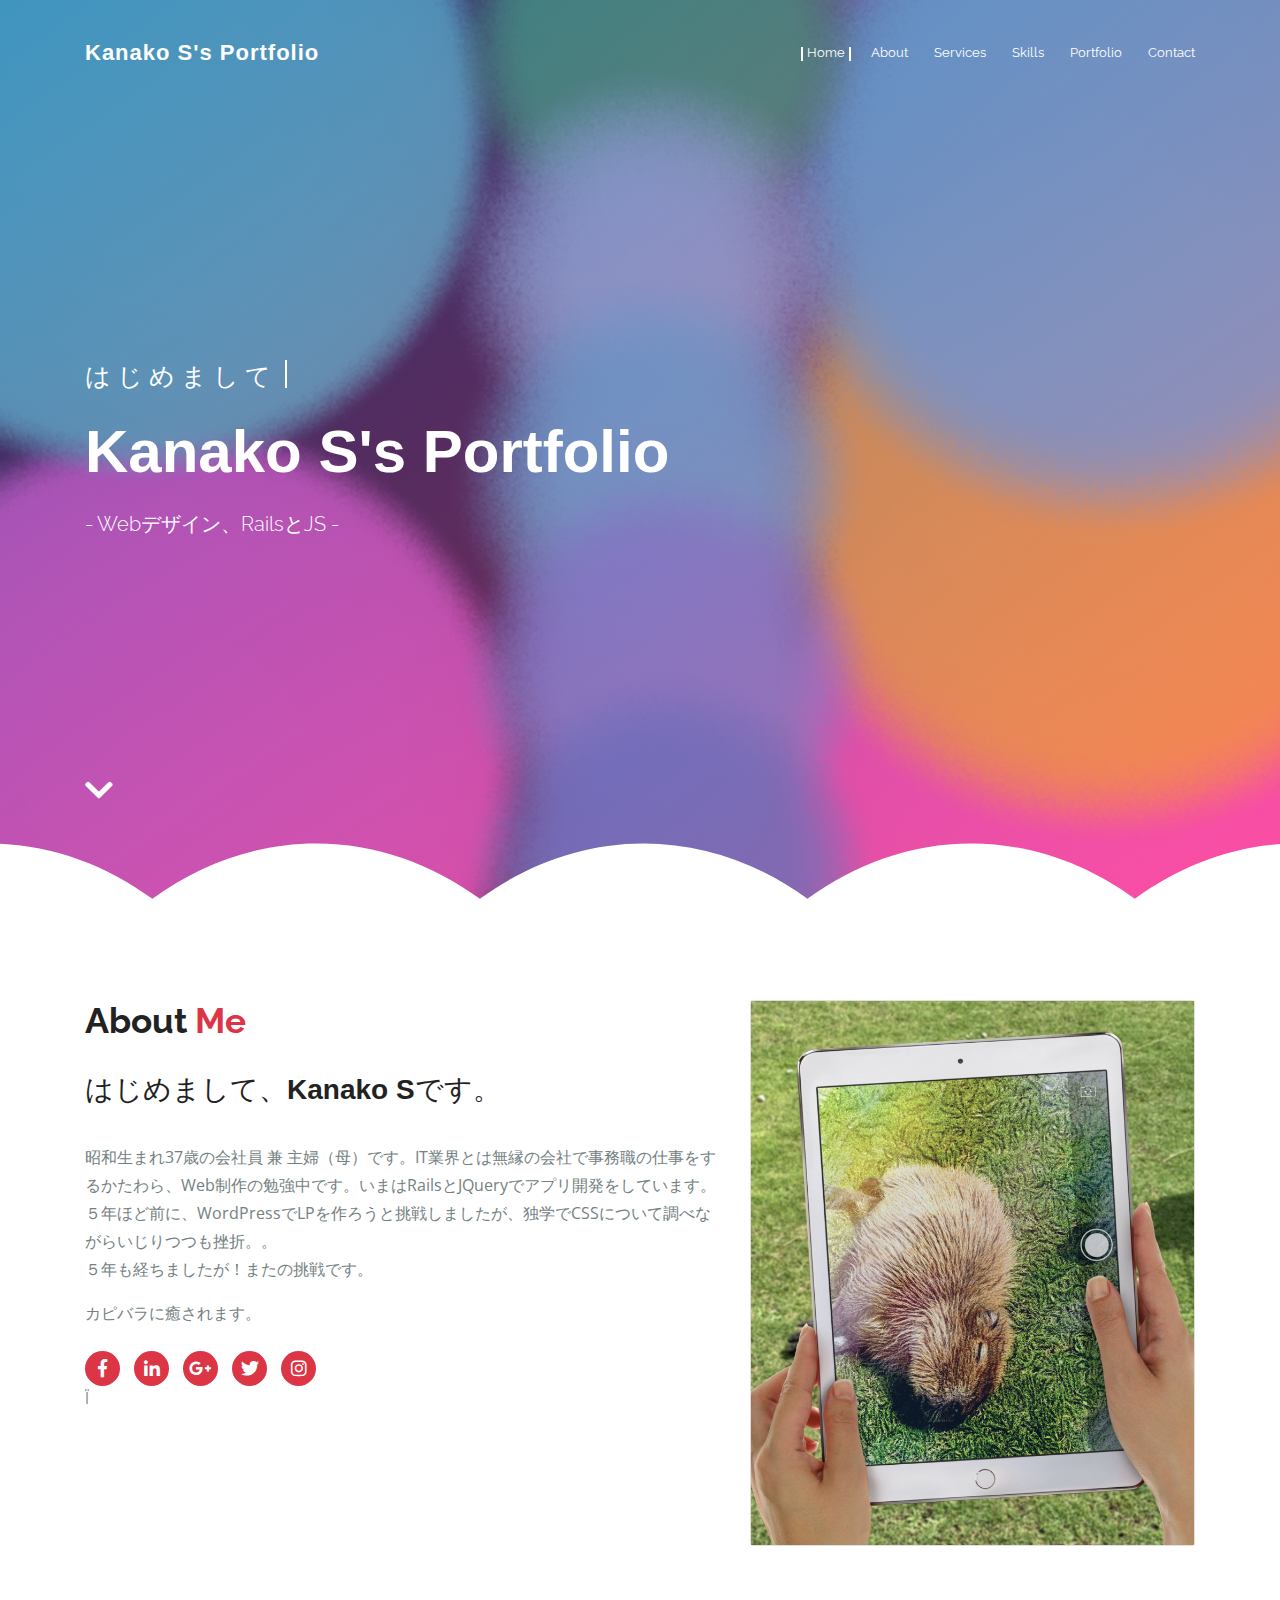
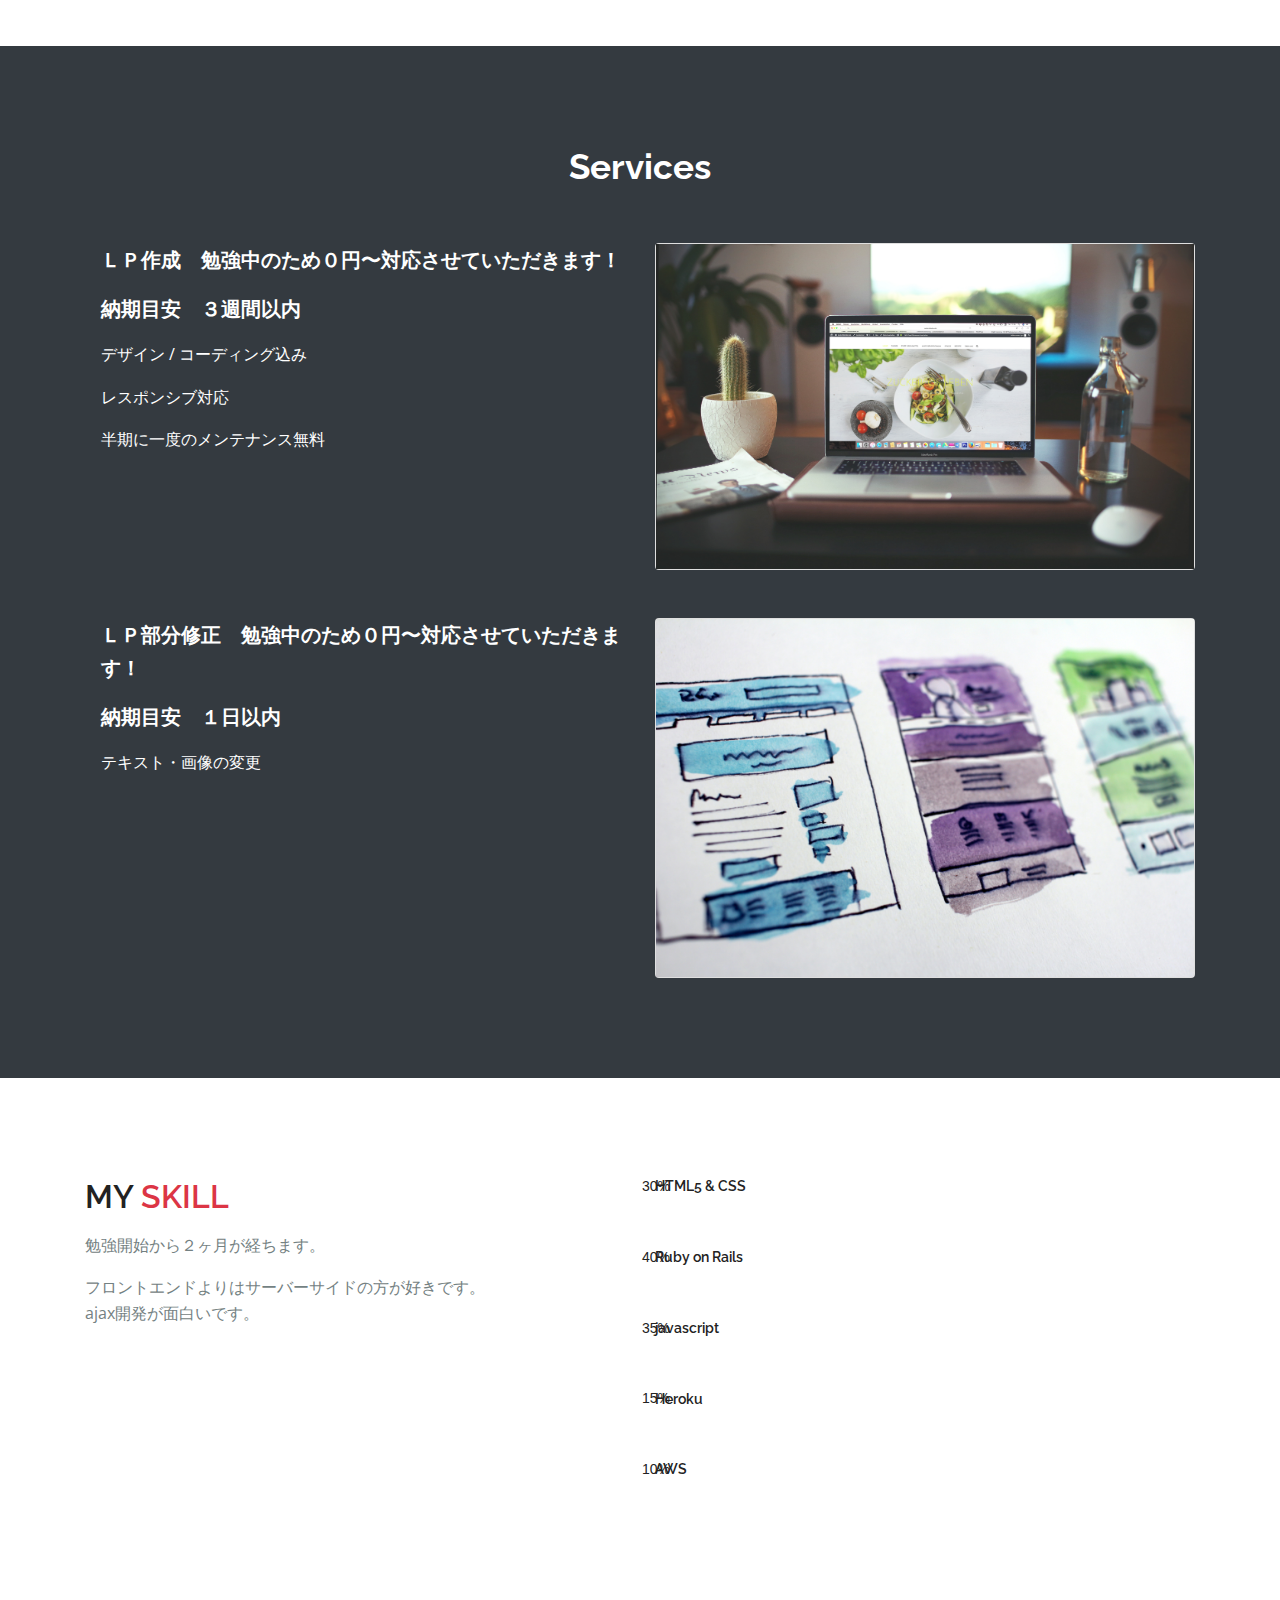
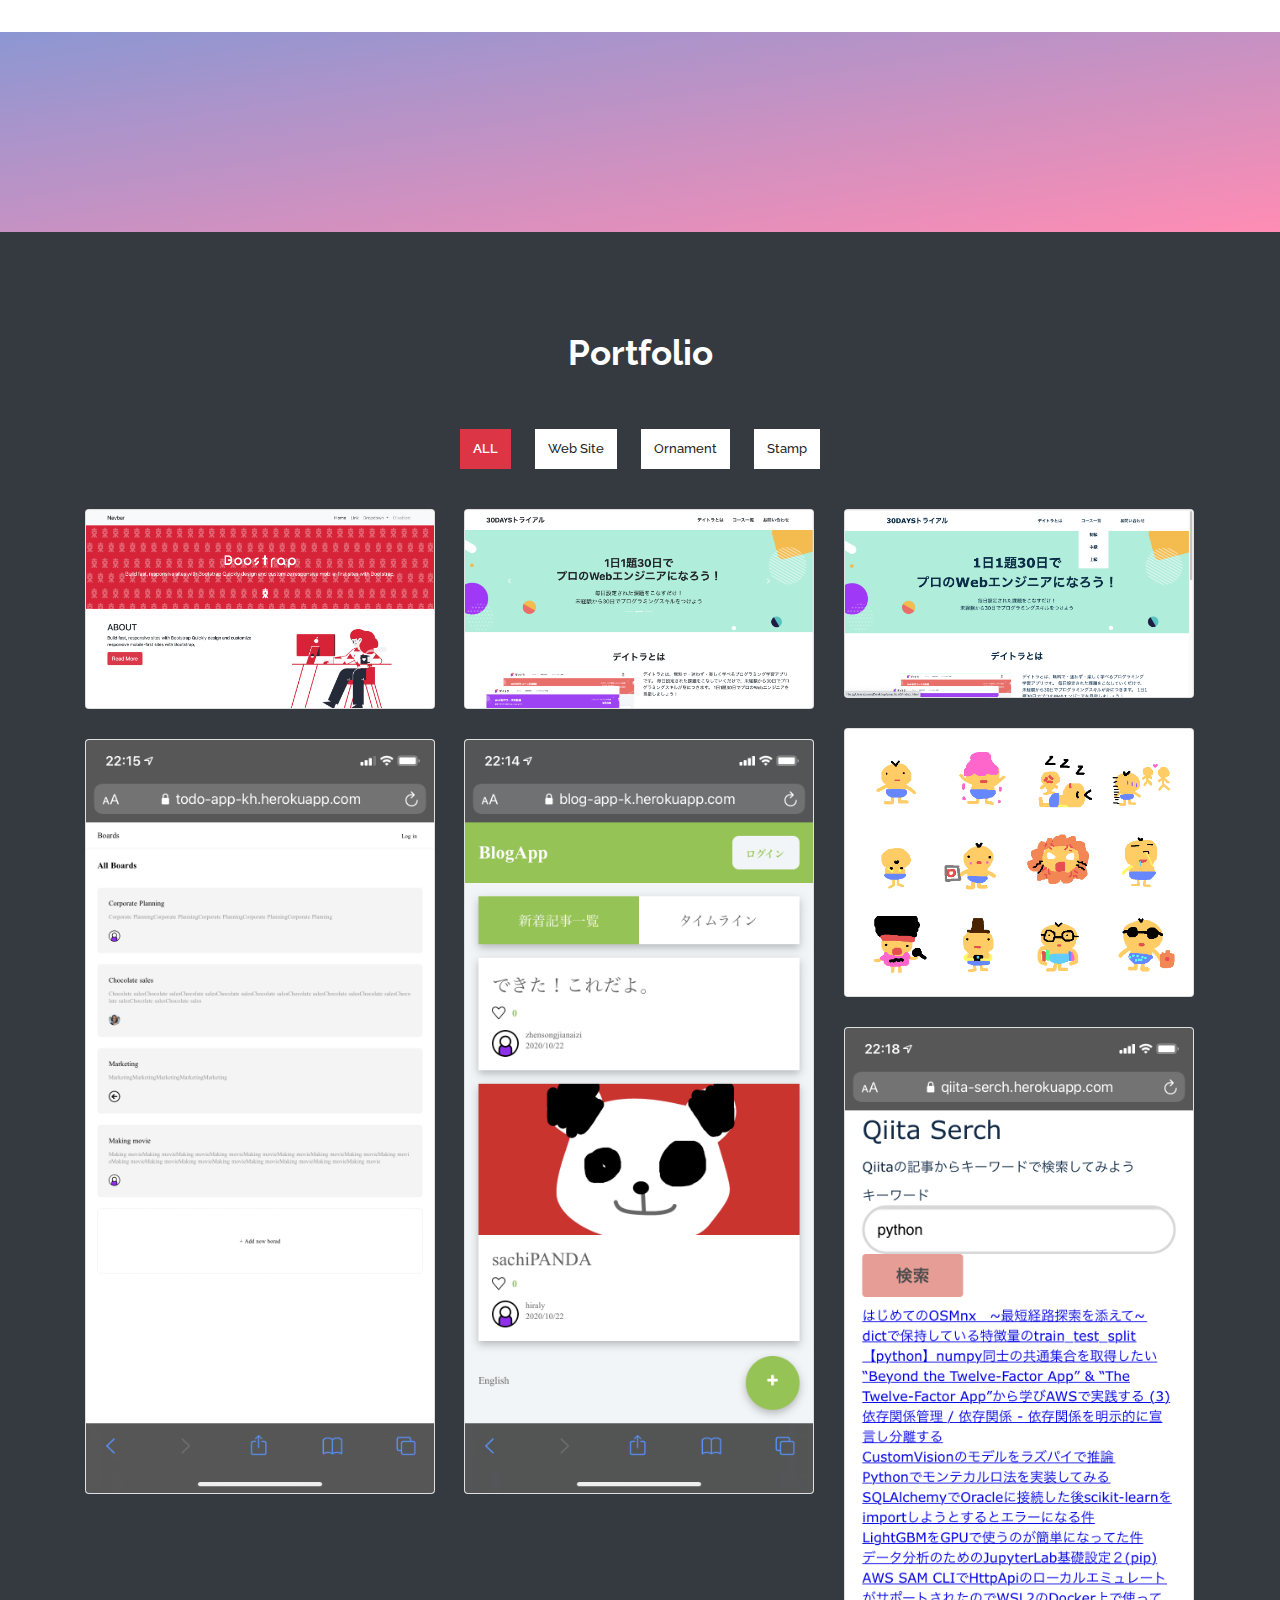
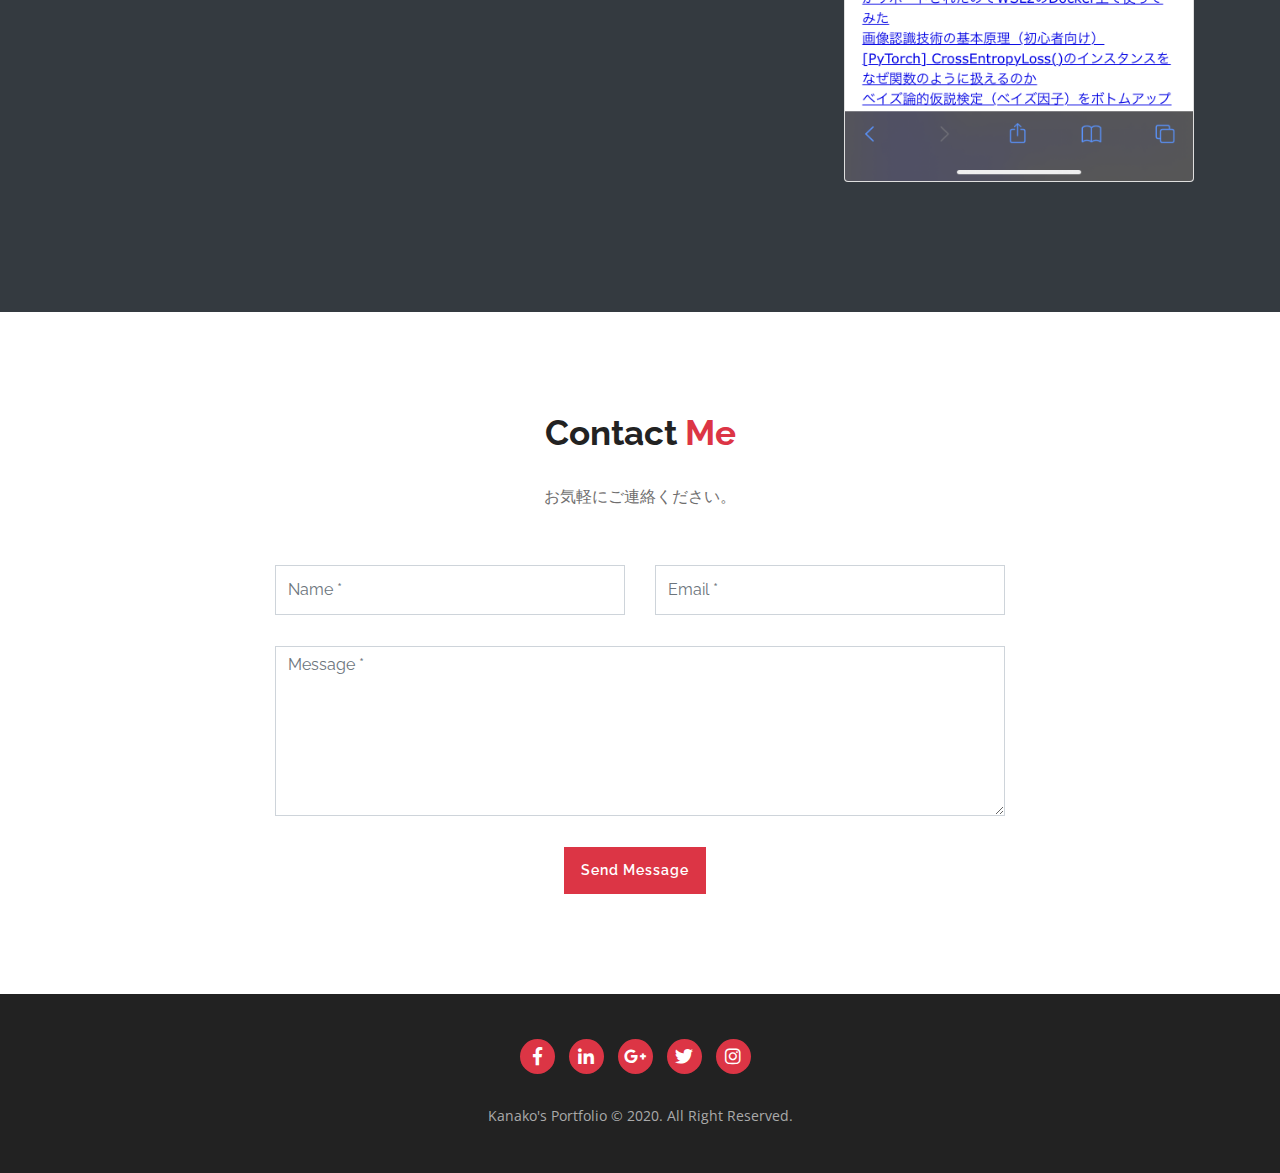
==== index.html @ b670c041 "Add files via upload" ====
<!DOCTYPE html>
<html lang="ja">

<head>

    <meta charset="utf-8">
    <meta http-equiv="x-ua-compatible" content="ie=edge">
    <meta name="viewport" content="width=device-width, initial-scale=1.0" />
    <meta name="keywords" content="Personal, Portfolio, Creative,Design,mordan">
    <meta name="description" content="Kanako S's Portfolio - Webデザイン、RailsとJS -">
    <meta name="author" content="cosmos-themes">

    <title>Kanako S's Portfolio - Webデザイン、RailsとJS -</title>

    <!-- favicon -->
    <link href="./faviconCr.ico" rel="icon" type="image/png">

    <!--Font Awesome css-->
    <link rel="stylesheet" href="assets/css/fontawesome-all.css">

    <!--Bootstrap css-->
    <link rel="stylesheet" href="assets/bootstrap/css/bootstrap.css">

    <!--Owl Carousel css-->
    <link rel="stylesheet" href="assets/css/owl.carousel.min.css">
    <link rel="stylesheet" href="assets/css/owl.theme.default.min.css">

    <!--Magnific Popup css-->
    <link rel="stylesheet" href="assets/css/magnific-popup.css">
    <link rel="stylesheet" href="assets/css/animate.min.css">
    <!-- Google Fonts -->
    <link
        href="https://fonts.googleapis.com/css?family=Raleway:200,300,400,500,600,700,800,900%7cOpen+Sans:400,600,700,800"
        rel="stylesheet">

    <!--Site Main Style css-->
    <link rel="stylesheet" href="assets/css/style.css">

</head>

<body>

    <div class="preloader">
        <div class="sk-three-bounce">
            <div class="sk-child sk-bounce1"></div>
            <div class="sk-child sk-bounce2"></div>
            <div class="sk-child sk-bounce3"></div>
        </div>
    </div>

    <!--Navbar Start-->
    <nav class="navbar navbar-expand-lg navbar-dark">
        <div class="container">
            <!-- LOGO -->
            <a class="navbar-brand logo" href="index.html">
                Kanako S's Portfolio
                <!-- <img src="/Template/faviconCr.ico" class="w-25"></img> -->
            </a>

            <button class="navbar-toggler collapsed" type="button" data-toggle="collapse" data-target="#navbarCollapse"
                aria-controls="navbarCollapse" aria-expanded="false" aria-label="Toggle navigation">
                <span class="navbar-toggler-icon"></span>
            </button>

            <div class="navbar-collapse collapse" id="navbarCollapse">
                <ul class="navbar-nav ml-auto">
                    <!--Nav Links-->
                    <li class="nav-item">
                        <a href="#" class="nav-link active" data-scroll-nav="0">Home</a>
                    </li>
                    <li class="nav-item">
                        <a href="#" class="nav-link" data-scroll-nav="1">About</a>
                    </li>
                    <li class="nav-item">
                        <a href="#" class="nav-link" data-scroll-nav="2">Services</a>
                    </li>
                    <li class="nav-item">
                        <a href="#" class="nav-link" data-scroll-nav="3">Skills</a>
                    </li>
                    <li class="nav-item">
                        <a href="#" class="nav-link" data-scroll-nav="4">Portfolio</a>
                    </li>
                    <li class="nav-item">
                        <a href="#" class="nav-link" data-scroll-nav="5">Contact</a>
                    </li>
                </ul>
            </div>
        </div>
    </nav>
    <!--Navbar End-->

    <!--Home Section Start-->
    <section id="home" class="banner" style="background-image: url('assets/images/banner/colorful.jpg')"
        data-stellar-background-ratio=".7" data-scroll-index="0">
        <div class="container">
            <!--Banner Content-->
            <div class="banner-div">

                <p class="cd-headline clip is-full-width">
                    <!-- <span>Welcome,</span> -->
                    <span class="cd-words-wrapper">
                        <b class="is-visible">はじめまして</b>
                        <b>はじめの一歩が完成して</b>
                        <b>いまはrailsとjsを勉強中です</b>
                        <!-- <b>Photography.</b> -->
                        <!-- <b>WordPress.</b> -->
                    </span>
                </p>
                <h1 class="top-title mb-4">Kanako S's Portfolio<span class="text-danger"></span></h1>
                <h5 class="text-white font-weight-light">- Webデザイン、RailsとJS -</h5>

                <!-- About Social Icons
                    <div class="social-icons mt-15">
                            <a href="#"><i class="fab fa-facebook-f"></i></a>
                            <a href="#"><i class="fab fa-linkedin-in"></i></a>
                            <a href="#"><i class="fab fa-google-plus-g"></i></a>
                            <a href="#"><i class="fab fa-twitter"></i></a>
                            <a href="#"><i class="fab fa-instagram"></i></a>
                    </div> -->
            </div>
            <div class="arrow bounce">
                <a class="fa fa-chevron-down fa-2x" href="#" data-scroll-nav="1"></a>
            </div>
            <div class="svg-img">
                <svg version="1.1" id="Layer_1" xmlns="http://www.w3.org/2000/svg"
                    xmlns:xlink="http://www.w3.org/1999/xlink" x="0px" y="0px" width="1400px" height="150px"
                    viewBox="0 0 1400 150" enable-background="new 0 0 1400 150" xml:space="preserve">
                    <path fill="#FFFFFF" d="M1420.277,87.301c-64.765,0-125.429,21.958-177.723,60.132c-52.294-38.174-112.958-60.132-177.723-60.132
                        s-125.429,21.958-177.723,60.132c-52.294-38.174-112.958-60.132-177.723-60.132s-125.429,21.958-177.723,60.132
                        c-52.294-38.174-112.958-60.132-177.723-60.132s-125.429,21.958-177.723,60.132C123.923,109.259,63.259,87.301-1.506,87.301
                        c-196.307,0-355.446,200.738-355.446,448.362c0,247.623,159.139,448.361,355.446,448.361c64.765,0,125.429-21.958,177.723-60.132
                        c52.294,38.174,112.958,60.132,177.723,60.132s125.429-21.958,177.723-60.132c52.294,38.174,112.958,60.132,177.723,60.132
                        s125.429-21.958,177.723-60.132c52.294,38.174,112.958,60.132,177.723,60.132s125.429-21.958,177.723-60.132
                        c52.294,38.174,112.958,60.132,177.723,60.132c196.307,0,355.446-200.738,355.446-448.361
                        C1775.723,288.04,1616.585,87.301,1420.277,87.301z" />
                </svg>
            </div>
        </div>
    </section>
    <!--Home Section End-->

    <!--About Section Start-->
    <section class="about pt-100 pb-100" data-scroll-index="1">
        <div class="container">
            <div class="row">
                <div class="col-lg-7 col-md-6">
                    <!--About Content-->
                    <div class="about-div">
                        <div class="about-title">
                            <h2 class="font-weight-bold">About <span class="text-danger">Me</span></h2>
                            <h3 class="about-me py-3">はじめまして、<b class="about-me">Kanako S</b>です。</h3>
                        </div>
                        <p>昭和生まれ37歳の会社員 兼 主婦（母）です。IT業界とは無縁の会社で事務職の仕事をするかたわら、Web制作の勉強中です。いまはRailsとJQueryでアプリ開発をしています。<br>５年ほど前に、WordPressでLPを作ろうと挑戦しましたが、独学でCSSについて調べながらいじりつつも挫折。。
                            <br>５年も経ちましたが！またの挑戦です。</p>
                        <p class="mb-4">カピバラに癒されます。</p>

                        <!-- <div class="table-responsive">
                             <table class="info-table">
                                 <tbody>
                                     <tr>
                                         <th>
                                             <i class="hidden-xs far fa-calendar-alt"></i>
                                            <span>Brithday</span>
                                         </th>
                                          <td>19-12-1992</td>
                                     </tr>
                                     <tr>
                                         <th>
                                             <i class="hidden-xs fas fa-phone"></i>
                                             <span>Call</span>
                                         </th>
                                         <td>+12584789354</td>
                                     </tr>
                                      <tr>
                                         <th>
                                             <i class="hidden-xs  fas fa-paper-plane"></i>
                                             <span>Email</span>
                                         </th>
                                         <td>example@domain.com</td>
                                     </tr>
                                     <tr>
                                         <th>
                                             <i class="hidden-xs fas fa-globe"></i>
                                             <span>Website</span>
                                         </th>
                                         <td>www.example.com</td>
                                     </tr>
                                 </tbody>
                             </table>
                            </div> -->

                        <!-- <span class="about-btn">
                                <a class="div-btn" href="#">Download CV</a>
                                <a class="div-btn" href="#">Hire Me</a>
                            </span> -->
                    </div>
                    <div class="social-icons">
                        <a href="#"><i class="fab fa-facebook-f"></i></a>
                        <a href="#"><i class="fab fa-linkedin-in"></i></a>
                        <a href="#"><i class="fab fa-google-plus-g"></i></a>
                        <a href="#"><i class="fab fa-twitter"></i></a>
                        <a href="#"><i class="fab fa-instagram"></i></a>
                    </div>Ï
                </div>
                <div class="col-lg-5 col-md-6">
                    <!--About Image-->
                    <div class="about-img card">
                        <img src="assets/images/about/kapikapi.jpg" alt="aboutの画像イメージです">
                    </div>
                </div>
            </div>
        </div>
    </section>
    <!--About Section End-->

    <!--add Section Start-->
    <section class="services pt-100 pb-100 bg-dark" data-scroll-index="2">
        <div class="container">
            <div class="row">
                <div class="col">
                    <div class="section-title">
                        <div class="main-title">
                            <h4><span class="text-white service-title">Services</span></h4>
                            <!-- <h6 class="text-white">What i offer</h6> -->
                        </div>
                    </div>
                </div>
            </div>
            <div class="row mb-5">
                <div class="col-lg-6 mb-5">
                    <div class="skill-div ">
                        <!-- <h2 class="headline mb-5">My <span class="text-danger">Service</span></h2> -->
                        <p class="lead font-weight-bold ml-3 text-white">ＬＰ作成　勉強中のため０円〜対応させていただきます！<span
                                class="font-weight-bold text-info"></span></p>
                        <p class="lead font-weight-bold ml-3 text-white">納期目安　３週間以内<span
                                class="font-weight-bold text-info"></span></p>
                        <p class="ml-3 text-white">デザイン / コーディング込み</p>
                        <p class="ml-3 text-white">レスポンシブ対応</p>
                        <p class="ml-3 text-white">半期に一度のメンテナンス無料</p>
                        <!-- <p class="ml-3 text-white">簡易お問い合わせフォーム設置</p> -->
                    </div>
                </div>
                <div class="col-lg-6">
                    <div class="card">
                        <img src="./assets/images/banner/service3.jpg" alt="ＬＰ作成の画像イメージ">
                    </div>
                </div>
            </div>
            <div class="row">
                <div class="col-lg-6 mb-5">
                    <div class="skill-div ">
                        <!-- <h2 class="headline mb-5">My <span class="text-danger">Service</span></h2> -->
                        <p class="lead font-weight-bold ml-3 text-white">ＬＰ部分修正　勉強中のため０円〜対応させていただきます！<span
                                class="font-weight-bold text-info"></span></p>
                        <p class="lead font-weight-bold ml-3 text-white">納期目安　１日以内<span
                                class="font-weight-bold text-info"></span></p>
                        <p class="ml-3 text-white">テキスト・画像の変更</p>
                        <!-- <p class="ml-3 text-white">レスポンシブ対応</p> -->
                        <!-- <p class="ml-3 text-white">半期に一度のメンテナンス無料</p> -->
                        <!-- <p class="ml-3 text-white">簡易お問い合わせフォーム設置</p> -->
                    </div>
                </div>
                <div class="col-lg-6">
                    <div class="card">
                        <img src="./assets/images/banner/service2.jpg" alt="ＬＰ部分修正の画像イメージ">
                    </div>
                </div>
            </div>
        </div>
    </section>
    <!-- add Section End -->

    <section class="skills pt-100 pb-100" data-scroll-index="3">
        <div class="container">
            <div class="row">
                <div class="col-lg-6">
                    <div class="skill-div">
                        <h2 class="headline">My <span class="text-danger">Skill</span></h2>
                        <p>勉強開始から２ヶ月が経ちます。</p>
                        <p>フロントエンドよりはサーバーサイドの方が好きです。
                        <br>ajax開発が面白いです。
                        </p>
                    </div>
                </div>
                <div class="col-lg-6">
                    <div class="skill-div ">
                        <div class="skills-item mb-35">
                            <h6>HTML5 & CSS</h6>
                            <div class="bar">
                                <span class="fill bg-danger" data-width="30%"></span>
                            </div>
                            <div class="tip"></div>
                        </div>

                        <div class="skills-item mb-35">
                            <h6>Ruby on Rails</h6>
                            <div class="bar">
                                <span class="fill bg-danger" data-width="40%"></span>
                            </div>
                            <div class="tip"></div>
                        </div>

                        <div class="skills-item mb-35">
                            <h6>javascript</h6>
                            <div class="bar">
                                <span class="fill bg-danger" data-width="35%"></span>
                            </div>
                            <div class="tip"></div>
                        </div>

                        <div class="skills-item mb-35">
                            <h6>Heroku</h6>
                            <div class="bar">
                                <span class="fill bg-danger" data-width="15%"></span>
                            </div>
                            <div class="tip"></div>
                        </div>

                        <div class="skills-item mb-35">
                            <h6>AWS</h6>
                            <div class="bar">
                                <span class="fill bg-danger" data-width="10%"></span>
                            </div>
                            <div class="tip"></div>
                        </div>
                    </div>
                </div>
            </div>
        </div>
    </section>

    <!-- Services Section Start-->
    <!-- <section class="services pt-100 pb-100" data-scroll-index="2">
        <div class="container">
            <div class="row">
                <div class="col">
                    <div class="section-title">
                        <div class="main-title">
                            <h4>Skill<span class="text-danger"></span></h4> -->
                            <!-- <h6>What i offer</h6> -->
                        <!-- </div>
                    </div>
                </div>
            </div>
            <div class="row">
                <div class="col-md-4"> -->
                    <!--Service Item-->
                    <!-- <div class="service-item">
                        <div class="service-icon">
                            <i class="fas fa-desktop"></i>
                        </div>
                        <h2>HTML＆CSS</h2>
                        <p>快適なWebサイトを構築します。</p>
                    </div>
                </div>
                <div class="col-md-4"> -->
                    <!--Service Item-->
                    <!-- <div class="service-item">
                        <div class="service-icon">
                            <i class="fas fa-paint-brush"></i>
                        </div>
                        <h2>デザイン</h2>
                        <p>鮮やかなデザインを提供します。</p>
                    </div>
                </div>
                <div class="col-md-4"> -->
                <!--Service Item-->
                <!-- <div class="service-item">
                        <div class="service-icon">
                            <i class="fas fa-quidditch"></i>
                        </div>
                        <h2>イラスト</h2>
                        <p>イラストを提供します。</p>
                    </div>
                </div> -->
                <!-- <div class="col-md-4"> -->
                <!--Service Item-->
                <!-- <div class="service-item">
                        <div class="service-icon">
                            <i class="fas fa-camera"></i>
                        </div>
                        <h2>メンテナンス</h2>
                        <p>定期的なメンテナンスに対応いたします。</p>
                    </div>
                </div>
                <div class="col-md-4"> -->
                <!--Service Item-->
                <!-- <div class="service-item">
                        <div class="service-icon">
                            <i class="fas fa-user"></i>
                        </div>
                        <h2>Support</h2>
                        <p>Lorem Ipsum is simply dummy text of the printing and type setting industry when an unknown
                            printer took a galley</p>
                    </div>
                </div>
                <div class="col-md-4"> -->
                <!--Service Item-->
                <!-- <div class="service-item">
                        <div class="service-icon">
                            <i class="fab fa-medapps"></i>
                        </div>
                        <h2>SEO Marketing</h2>
                        <p>Lorem Ipsum is simply dummy text of the printing and type setting industry when an unknown
                            printer took a galley</p>
                        </div>Ï
                </div> -->
            </div>
        </div>
    </section>
    <!--Services Section End-->

    <!-- Stats Section Start-->
    <section class="counter-area pt-100 pb-100" style="background-image: url('assets/images/banner/color4.jpg')">
        <div class="container">
            <!-- <div class="row">
                <div class="col-lg-3 col-md-6"> -->
            <!--Stats Item-->
            <!-- <div class="counter-item">
                        <h2 class="counter" data-count="220">1001</h2>
                        <h5>Happy Clients</h5>

                    </div>
                </div>
                <div class="col-lg-3 col-md-6"> -->
            <!--Stats Item-->
            <!-- <div class="counter-item">
                        <h2 class="counter" data-count="700">250</h2>
                        <h5>Projects Done</h5>
                    </div>
                </div>
                <div class="col-lg-3 col-md-6">  -->
            <!--Stats Item-->
            <!-- <div class="counter-item">
                        <h2 class="counter" data-count="1100">150</h2>
                        <h5>Awards Won</h5>

                    </div>
                </div>
                <div class="col-lg-3 col-md-6"> -->
            <!--Stats Item-->
            <!-- <div class="counter-item ">
                        <h2 class="counter" data-count="160">1500</h2>
                        <h5>Cups Tea</h5>
                    </div>
                </div>
            </div> -->
        </div>
    </section>
    <!--Stats Section End-->

    <!--Portfolio Section Start-->
    <section class="portfolio bg-gray pt-100 pb-100 bg-dark" data-scroll-index="4">
        <div class="container">
            <div class="row">
                <div class="col">
                    <div class="section-title">
                        <div class="main-title">
                            <h4 class="text-white">Portfolio<span></span></h4>
                            <!-- <h6 class="text-white">What i do</h6> -->
                        </div>
                    </div>
                    <div class="port-filter text-center">
                        <ul>
                            <li class="filter-item" data-filter="*">ALL</li>
                            <li data-filter=".website">Web Site</li>
                            <li data-filter=".ornament">Ornament</li>
                            <li data-filter=".stamp">Stamp</li>
                        </ul>
                    </div>
                </div>
            </div>
            <div class="row portfolio-section">
                <!--Portfolio Item-->
                <div class="col-lg-4 col-md-6 item website">
                    <div class="portfolio-item card">
                        <img src="assets/images/portfolio/bootstrap.png" alt="websiteの画像イメージ">
                        <div class="item-overlay">
                            <h6>bootstrap練習①</h6>
                            <div class="icons">
                                <span class="icon">
                                    <span class="port-link">
                                        <a href="assets/images/portfolio/bootstrap.png">
                                            <i class="fa fa-search"></i>
                                        </a>
                                    </span>
                                    <a href="./Bootra/index.html" target="a_blank" rel="noopener noreferrer">
                                        <i class="fas fa-link"></i>
                                    </a>
                                </span>
                            </div>
                        </div>
                    </div>
                </div>
                <!--Portfolio Item-->
                <div class="col-lg-4 col-md-6 item website">
                    <div class="portfolio-item card">
                        <img src="assets/images/portfolio/30daystrial.png" alt="websiteの画像イメージ">
                        <div class="item-overlay">
                            <h6>bootstrap練習②</h6>
                            <div class="icons">
                                <span class="icon">
                                    <span class="port-link">
                                        <a href="assets/images/portfolio/30daystrial.png">
                                            <i class="fa fa-search"></i>
                                        </a>
                                    </span>
                                    <a href="./Daybootra/index.html" target="a_blank" rel="noopener noreferrer">
                                        <i class="fas fa-link"></i>
                                    </a>
                                </span>
                            </div>
                        </div>
                    </div>
                </div>
                <!--Portfolio Item-->
                <div class="col-lg-4 col-md-6 item website">
                    <div class="portfolio-item card">
                        <img src="assets/images/portfolio/jquery.png" alt="websiteの画像イメージ">
                        <div class="item-overlay">
                            <h6>jQuery練習</h6>
                            <div class="icons">
                                <span class="icon">
                                    <span class="port-link">
                                        <a href="assets/images/portfolio/jquery.png">
                                            <i class="fa fa-search"></i>
                                        </a>
                                    </span>
                                    <a href="./practice0/index.html" target="a_blank" rel="noopener noreferrer">
                                        <i class="fas fa-link"></i>
                                    </a>
                                </span>
                            </div>
                        </div>
                    </div>
                </div>
                <!--Portfolio Item-->
                <div class="col-lg-4 col-md-6 item stamp">
                    <div class="portfolio-item card">
                        <img src="assets/images/portfolio/stamp1.png" alt="stampの画像イメージ">
                        <div class="item-overlay">
                            <h6>Stamp</h6>
                            <div class="icons">
                                <span class="icon">
                                    <span class="port-link">
                                        <a href="assets/images/portfolio/stamp1.png">
                                            <i class="fa fa-search"></i>
                                        </a>
                                    </span>
                                    <!-- <a href="project-details.html">
                                        <i class="fas fa-link"></i>
                                    </a> -->
                                </span>
                            </div>
                        </div>
                    </div>
                </div>
                <!--Portfolio Item-->
                <div class="col-lg-4 col-md-6 item website">
                    <div class="portfolio-item card">
                        <img src="assets/images/portfolio/BlogApp.PNG" alt="ornamentの画像イメージ">
                        <div class="item-overlay">
                            <h6>BlogApp</h6>
                            <div class="icons">
                                <span class="icon">
                                    <span class="port-link">
                                        <a href="assets/images/portfolio/BlogApp.PNG">
                                            <i class="fa fa-search"></i>
                                        </a>
                                    </span>
                                    <a href="https://blog-app-k.herokuapp.com/?locale=ja" target="a_blank" rel="noopener noreferrer">
                                        <i class="fas fa-link"></i>
                                    </a>
                                </span>
                            </div>
                        </div>
                    </div>
                </div>
                <!--Portfolio Item-->
                <div class="col-lg-4 col-md-6 item website">
                    <div class="portfolio-item card">
                        <img src="assets/images/portfolio/TodoApp.PNG" alt="ornamentの画像イメージ">
                        <div class="item-overlay">
                            <h6>TodoApp</h6>
                            <div class="icons">
                                <span class="icon">
                                    <span class="port-link">
                                        <a href="assets/images/portfolio/TodoApp.PNG">
                                            <i class="fa fa-search"></i>
                                        </a>
                                    </span>
                                    <a href="https://todo-app-kh.herokuapp.com" target="a_blank" rel="noopener noreferrer">
                                        <i class="fas fa-link"></i>
                                    </a>
                                </span>
                            </div>
                        </div>
                    </div>
                </div>
                <!--Portfolio Item-->
                <div class="col-lg-4 col-md-6 item website">
                    <div class="portfolio-item card">
                        <img src="assets/images/portfolio/QiitaSerch.PNG" alt="" class="h-auto">
                        <div class="item-overlay">
                            <h6>Qiita Serch</h6>
                            <div class="icons">
                                <span class="icon">
                                    <span class="port-link">
                                        <a href="assets/images/portfolio/QiitaSerch.PNG">
                                            <i class="fa fa-search"></i>
                                        </a>
                                    </span>
                                    <a href="https://qiita-serch.herokuapp.com/index.html" target="a_blank" rel="noopener noreferrer">
                                        <i class="fas fa-link"></i>
                                    </a>
                                </span>
                            </div>
                        </div>
                    </div>
                </div>
            </div>
        </div>
    </section>
    <!--Portfolio Section End-->
    <!-- <section class="timeline pt-100 pb-100" data-scroll-index="4">
        <div class="container">
            <div class="row">
                <div class="col">
                    <div class="section-title">
                        <div class="main-title">
                            <h4>My <span>Experience</span></h4>
                            <h6>My Recent Experiences</h6>
                        </div>

                    </div>
                </div>
            </div>
            <div class="row">
                <div class="main-timeline">
                    <div class="timeline">
                        <div class="timeline-icon"></div>
                        <div class="timeline-content">
                            <span class="date">Apr 2015 - Mar 2016</span>
                            <h5 class="title">Software Engineer</h5>
                            <p class="description">
                                Lorem ipsum dolor sit amet, consectetur adipiscing elit. Vestibulum mattis felis vitae
                                risus pulvinar tincidunt. Nam ac venenatis enim. Aenean hendrerit justo sed.
                            </p>
                        </div>
                    </div>

                    <div class="timeline">
                        <div class="timeline-icon"></div>
                        <div class="timeline-content">
                            <span class="date">Apr 2016 - Mar 2017</span>
                            <h5 class="title">Web Developer</h5>
                            <p class="description">
                                Lorem ipsum dolor sit amet, consectetur adipiscing elit. Vestibulum mattis felis vitae
                                risus pulvinar tincidunt. Nam ac venenatis enim. Aenean hendrerit justo sed.
                            </p>
                        </div>
                    </div>

                    <div class="timeline">
                        <div class="timeline-icon"></div>
                        <div class="timeline-content">
                            <span class="date">Apr 2017 - Present</span>
                            <h5 class="title">Frontend Developer</h5>
                            <p class="description">
                                Lorem ipsum dolor sit amet, consectetur adipiscing elit. Vestibulum mattis felis vitae
                                risus pulvinar tincidunt. Nam ac venenatis enim. Aenean hendrerit justo sed.
                            </p>
                        </div>
                    </div>
                </div>
            </div>
        </div>
    </section> -->
    <!--Testimonials Section Start-->
    <!-- <section class="testimonials counter-area pt-100 pb-100"
        style="background-image: url('assets/images/banner/dummy-image.jpg')">
        <div class="container">
            <div class="row">
                <div class="col-lg-10 offset-lg-1">
                    <div id="testimonial-slider" class="owl-carousel">
                        <div class="testimonial">
                            <p class="testi-description">
                                Lorem Ipsum is simply dummy text of the printing and type setting industry when an
                                unknown printer took a galley of type and scrambled it to make a type specimen book It
                                has survived not only five centuries.
                            </p>

                            <div class="testimonial-review">
                                <div class="pic">
                                    <img src="assets/images/user/dummy-image.jpg" alt="">
                                </div>
                                <h4 class="testimonial-title">
                                    Johne Doe
                                    <small>Web Developer</small>
                                </h4>
                            </div>
                        </div>
                        <div class="testimonial">
                            <p class="testi-description">
                                Lorem Ipsum is simply dummy text of the printing and type setting industry when an
                                unknown printer took a galley of type and scrambled it to make a type specimen book It
                                has survived not only five centuries.
                            </p>

                            <div class="testimonial-review">
                                <div class="pic">
                                    <img src="assets/images/user/dummy-image.jpg" alt="">
                                </div>
                                <h4 class="testimonial-title">
                                    Johne Doe
                                    <small>Web Developer</small>
                                </h4>
                            </div>
                        </div>
                        <div class="testimonial">
                            <p class="testi-description">
                                Lorem Ipsum is simply dummy text of the printing and type setting industry when an
                                unknown printer took a galley of type and scrambled it to make a type specimen book It
                                has survived not only five centuries.
                            </p>

                            <div class="testimonial-review">
                                <div class="pic">
                                    <img src="assets/images/user/dummy-image.jpg" alt="">
                                </div>
                                <h4 class="testimonial-title">
                                    Johne Doe
                                    <small>Web Developer</small>
                                </h4>
                            </div>
                        </div>
                        <div class="testimonial">
                            <p class="testi-description">
                                Lorem Ipsum is simply dummy text of the printing and type setting industry when an
                                unknown printer took a galley of type and scrambled it to make a type specimen book It
                                has survived not only five centuries.
                            </p>

                            <div class="testimonial-review">
                                <div class="pic">
                                    <img src="assets/images/user/dummy-image.jpg" alt="">
                                </div>
                                <h4 class="testimonial-title">
                                    Johne Doe
                                    <small>Web Desginer</small>
                                </h4>
                            </div>
                        </div>
                    </div>
                </div>
            </div>
        </div>
    </section> -->
    <!--Testimonials Section End-->
    <!--Blog Section Start-->
    <!-- <section id="blog" class="blog pt-100 pb-100" data-scroll-index="4">
        <div class="container">
            <div class="row">
                <div class="col text-center">
                    <div class="section-title">
                        <div class="main-title">
                            <h4>My <span>Blog</span></h4>
                            <h6>Latest blog</h6>
                        </div>

                    </div>
                </div>
            </div>
            <div class="row">

                <div class="col-md-4"> -->
    <!-- Single Blog item -->
    <!-- <div class="post-slide">
                        <div class="post-img">
                            <a href="blog-details.html"><img src="assets/images/blog/dummy-image.jpg" alt=""></a>
                        </div>
                        <div class="post-content">
                            <div class="post-date">
                                <span class="month">apr</span>
                                <span class="date">10</span>
                            </div>
                            <h5 class="post-title"><a href="blog-details.html">Learn Web Design</a></h5>
                            <p class="post-description">
                                Lorem Ipsum is simply dummy text of the printing and type setting industry when an
                                unknown printer took
                            </p>
                            <a class="read-more" href="blog-details.html">Read More</a>
                        </div>
                        <ul class="post-bar">
                            <li> <i class="fa fa-users"></i> <a href="#">admin</a> </li>
                            <li> <i class="fa fa-comments"></i> <a href="#">2</a> </li>
                            <li> <i class="fa fa-thumbs-up"></i> <a href="#">2 Likes</a> </li>
                        </ul>
                    </div>
                </div>
                <div class="col-md-4"> -->
    <!-- Single Blog item -->
    <!-- <div class="post-slide">
                        <div class="post-img">
                            <a href="blog-details.html"><img src="assets/images/blog/dummy-image.jpg" alt=""></a>
                        </div>
                        <div class="post-content">
                            <div class="post-date">
                                <span class="month">apr</span>
                                <span class="date">10</span>
                            </div>
                            <h5 class="post-title"><a href="blog-details.html">Learn UI/UX Design</a></h5>
                            <p class="post-description">
                                Lorem Ipsum is simply dummy text of the printing and type setting industry when an
                                unknown printer took
                            </p>
                            <a class="read-more" href="blog-details.html">Read More</a>
                        </div>
                        <ul class="post-bar">
                            <li> <i class="fa fa-users"></i> <a href="#">admin</a> </li>
                            <li> <i class="fa fa-comments"></i> <a href="#">2</a> </li>
                            <li> <i class="fa fa-thumbs-up"></i> <a href="#">2 Likes</a> </li>
                        </ul>
                    </div>
                </div>
                <div class="col-md-4"> -->
    <!-- Single Blog item -->
    <!-- <div class="post-slide ">
                        <div class="post-img">
                            <a href="blog-details.html"><img src="assets/images/blog/dummy-image.jpg" alt=""></a>
                        </div>
                        <div class="post-content">
                            <div class="post-date">
                                <span class="month">apr</span>
                                <span class="date">10</span>
                            </div>
                            <h5 class="post-title"><a href="blog-details.html">Latest News of Wordpress</a></h5>
                            <p class="post-description">
                                Lorem Ipsum is simply dummy text of the printing and type setting industry when an
                                unknown printer took
                            </p>
                            <a class="read-more" href="blog-details.html">Read More</a>
                        </div>
                        <ul class="post-bar">
                            <li> <i class="fa fa-users"></i> <a href="#">admin</a> </li>
                            <li> <i class="fa fa-comments"></i> <a href="#">2</a> </li>
                            <li> <i class="fa fa-thumbs-up"></i> <a href="#">2 Likes</a> </li>
                        </ul>
                    </div>
                </div>
            </div>
        </div>
    </section> -->
    <!--Blog Section End-->


    <!--Contact Section Start-->
    <section class="contact pt-100 pb-100" data-scroll-index="5">
        <div class="container">
            <div class="row">
                <div class="col text-center">
                    <div class="section-title">
                        <div class="main-title">
                            <h4>Contact <span class="text-danger">Me</span></h4>
                            <!-- <h6>Contact With Me</h6> -->
                            <p class="lead pt-4">お気軽にご連絡ください。</p>
                        </div>

                    </div>
                </div>
            </div>
            <div class="row justify-content-center">
                <div class="col-lg-8">
                    <!--Contact Form-->
                    <form id='contact-form' method='POST'><input type='hidden' name='form-name' value='contactForm' />
                        <div class="row">
                            <div class="col-md-6">
                                <div class="form-group">
                                    <input type="text" name="name" class="form-control" id="first-name"
                                        placeholder="Name *" required="required">
                                </div>
                            </div>
                            <div class="col-md-6">
                                <div class="form-group">
                                    <input type="email" name="email" class="form-control" id="email"
                                        placeholder="Email *" required="required">
                                </div>
                            </div>
                            <div class="col-md-12">
                                <div class="form-group">
                                    <textarea rows="6" name="message" class="form-control" id="description"
                                        placeholder="Message *" required="required"></textarea>
                                </div>
                            </div>
                            <div class="col-md-12 text-center">
                                <!--contact button-->
                                <button id="contact-submit" class="div-btn">
                                    Send Message
                                </button>
                            </div>
                        </div>
                    </form>
                </div>
                <!-- <div class="col-lg-4">
                    <div class="contact-info">
                        <p class="contact-info-title">Lorem Ipsum is simply dummy text of the printing and type setting
                            industry when an unknown printer took a galley of type</p>
                        <div class="contact-info-item">
                            <ul>
                                <li><i class="fas fa-map-marker-alt"></i> 9908B Wakehurst St.Rockaway</li>
                                <li><i class="fas fa-phone"></i> 990800113322</li>
                                <li><i class="fas fa-paper-plane"></i> info@domain.com</li>
                                <li><i class="fas fa-globe"></i> www.yourinfo.com</li>
                            </ul>
                        </div>
                        <div class="social-icons mt-15">
                            <a href="#"><i class="fab fa-facebook-f"></i></a>
                            <a href="#"><i class="fab fa-linkedin-in"></i></a>
                            <a href="#"><i class="fab fa-google-plus-g"></i></a>
                            <a href="#"><i class="fab fa-twitter"></i></a>
                            <a href="#"><i class="fab fa-instagram"></i></a>
                        </div>
                    </div>
                </div> -->
            </div>
        </div>
    </section>
    <!-- <section>
        <div class="contact-map">
            <iframe class="map"
                src="https://www.google.com/maps/embed?pb=!1m18!1m12!1m3!1d3689.7863885381144!2d91.81020831453182!3d22.361693185291596!2m3!1f0!2f0!3f0!3m2!1i1024!2i768!4f13.1!3m3!1m2!1s0x30acd9f3d2063673%3A0x6411900fd40637c8!2sSynchronise+IT!5e0!3m2!1sen!2sbd!4v1531126085037"
                style="border:0" allowfullscreen></iframe>
        </div>
    </section> -->
    <!--Contact Section End-->

    <!--Footer Start-->
    <footer class="pt-30 pb-30">
        <div class="container">
            <div class="row justify-content-center">
                <!--About Social Icons-->
                <div class="social-icons mt-15">
                    <a href="#"><i class="fab fa-facebook-f"></i></a>
                    <a href="#"><i class="fab fa-linkedin-in"></i></a>
                    <a href="#"><i class="fab fa-google-plus-g"></i></a>
                    <a href="#"><i class="fab fa-twitter"></i></a>
                    <a href="#"><i class="fab fa-instagram"></i></a>
                </div>
            </div>
            <div class="row text-center">
                <div class="col-md-12">
                    <p class="copy pt-30">
                        Kanako's Portfolio &copy; 2020. All Right Reserved.
                    </p>
                </div>
            </div>
        </div>
    </footer>
    <!--Footer End-->

    <!--Jquery js-->
    <script src="assets/js/jquery-3.0.0.min.js"></script>
    <!--Bootstrap js-->
    <script src="assets/bootstrap/js/bootstrap.min.js"></script>
    <!--Stellar js-->
    <script src="assets/js/jquery.stellar.js"></script>
    <!--Animated Headline js-->
    <script src="assets/js/animated.headline.js"></script>
    <!--Owl Carousel js-->
    <script src="assets/js/owl.carousel.min.js"></script>
    <!--ScrollIt js-->
    <script src="assets/js/scrollIt.min.js"></script>
    <!--Isotope js-->
    <script src="assets/js/isotope.pkgd.min.js"></script>
    <!--Magnific Popup js-->
    <script src="assets/js/jquery.magnific-popup.min.js"></script>
    <script src="assets/js/plugins.js"></script>
    <!--Site Main js-->
    <script src="assets/js/contact.js"></script>
    <script src="assets/js/main.js"></script>

</body>

</html>
---- assets/css/style.css ----
/************ CSS Styles ************

    Template Name: Taso - Personal Portfolio Template
    Author: Tanmoy Dhar
    version: 1.0
    Copyright: 2018

************************************/
/*==================================

        Table of Content
        1. Body Css
        2. Preloader
        3. Navbar
        4. Banner Section
        5. About Section
        6. Services Section
        7. Counter Section
        8. Skill Section
        9. Portfolio Section
        10. Blogs Section
        11. Testimonial Section
        12. Contact Form Section
        13. Footer
        14. Single Blog Page
        15. Mobile Responsive

==================================*/

/*============ 1. Body Css ============*/
      * {
      -webkit-box-sizing: border-box;
      box-sizing: border-box;
      padding: 0;
      margin: 0;
      text-decoration: none !important;
      list-style: none !important;
      outline: none !important; }

      h1,
      h2,
      h3,
      h4,
      h5,
      h6 {
      color: #222; }

      img {
      width: 100%;
      height: auto; }

      a,
      a:hover,
      a:focus {
      color: inherit; }

      body {
      font-family: "Raleway", san-serif;
      position: relative;
      font-size: 16px;
      line-height: 1.65;
      color: #748182;
      -webkit-font-smoothing: antialiased; }

      p {
      font-size: 16px;
      line-height: 1.65;
      font-family: "Open Sans", sans-serif; }

      span {
      display: inline-block; }

      /*===========Margin And Paddings============*/
      .mt-0 {
      margin-top: 0 !important; }

      .mt-5 {
      margin-top: 5px !important; }

      .mt-10 {
      margin-top: 10px !important; }

      .mt-15 {
      margin-top: 15px !important; }

      .mt-20 {
      margin-top: 20px !important; }

      .mt-25 {
      margin-top: 25px !important; }

      .mt-30 {
      margin-top: 30px !important; }

      .mt-35 {
      margin-top: 35px !important; }

      .mt-40 {
      margin-top: 40px !important; }

      .mt-45 {
      margin-top: 45px !important; }

      .mt-50 {
      margin-top: 50px !important; }

      .mt-55 {
      margin-top: 55px !important; }

      .mt-60 {
      margin-top: 60px !important; }

      .mt-62 {
      margin-top: 62px !important; }

      .mt-65 {
      margin-top: 65px !important; }

      .mt-70 {
      margin-top: 70px !important; }

      .mt-75 {
      margin-top: 75px !important; }

      .mt-80 {
      margin-top: 80px !important; }

      .mt-85 {
      margin-top: 85px !important; }

      .mt-90 {
      margin-top: 90px !important; }

      .mt-95 {
      margin-top: 95px !important; }

      .mt-100 {
      margin-top: 100px !important; }

      /* Custom Margin Bottom */
      .mb-0 {
      margin-bottom: 0 !important; }
      .mb-15 {
      margin-bottom: 15px !important; }
      .mb-30 {
      margin-bottom: 30px !important; }
      .mb-35 {
      margin-bottom: 37px !important; }
      .mb-20 {
      margin-bottom: 20px !important; }
      .mb-50 {
      margin-bottom: 50px !important; }

      .mb-100 {
      margin-bottom: 100px !important; }

      .m-0 {
      margin: 0px !important; }

      /* Custom Padding top */
      .pt-0 {
      padding-top: 0 !important; }
      .pt-30{
        padding-top: 30px !important; 
      }
      .pt-50 {
      padding-top: 50px !important; }
      .pt-100 {
      padding-top: 100px !important; }

      /* Custom Padding top */
      .pb-0 {
      padding-bottom: 0 !important; }

      .pb-5 {
      padding-bottom: 5px !important; }

      .pb-30 {
      padding-bottom: 30px !important; }

      .pb-50 {
      padding-bottom: 50px !important; }
      .pb-70{
      padding-bottom: 70px !important;  
      }
      .pb-100 {
      padding-bottom: 100px !important; }

      .p-0 {
      padding: 0 !important; }

      .owl-theme .owl-dot span {
      width: 20px !important; }

      .bg-gray {
      background-color: #f2f2f2; }

      .div-btn {
      display: inline-block;
      background-color: #dc3545;
      padding: 10px 15px;
      border: 2px solid #dc3545;
      color: #fff;
      /* text-transform: uppercase; */
      -webkit-transition: .2s background-color ease;
      -o-transition: .2s background-color ease;
      transition: .2s background-color ease;
      font-size: 14px;
      letter-spacing: 1px;
      font-weight: 600;
      cursor: pointer;
      margin-right: 10px;
      }
      .div-btn:hover {
      /* 追加 */
      opacity: 0.7;
      /* color:#bf62d1;
      background-color: transparent; */
      }

      .bread-crumb a {
      color: #fff;
      display: inline-block;
      margin: 0 10px;
      position: relative;
      font-size: 14px;
      text-transform: uppercase; }
      .bread-crumb a:before {
      content: "/";
      position: absolute;
      right: -15px; }
      .bread-crumb a:last-child:before {
      display: none; }

      blockquote {
      font-size: 15px;
      color: #222;
      border-left: 4px solid #222;
      padding-left: 20px;
      margin: 40px 0;
      font-weight: 500; }

      /*=========== Section Style ============*/

      .section-title p {
      color: #6f6e6e;
      }

      .section-padding {
      padding:120px 0;
      }
      .m-60 {
      margin: 0 60px;
      }

      .paddingtop{
      padding: 70px 0;
      }
      .section-title{
      margin-bottom: 55px;
      }
      .main-title h4 {
      font-size: 35px;
      /* text-transform: uppercase; */
      margin-bottom: 5px;
      font-weight: 700;
      }
      .main-title h6 {
      color: #0E1F37;
      font-size: 14px;
      font-weight: 600;
      /* text-transform: uppercase; */
      letter-spacing: 2px;
      display: inline-block;
      padding: 0 15px;
      position: relative;
      }
      .main-title h6:before, .main-title h6:after {
      content: '';
      width: 30px;
      height: 3px;
      background-color: #f03232;
      position: absolute;
      bottom: 8px;
      }
      .main-title h6:before {
      left: -25px;
      }
      .main-title h6:after {
      right: -25px;
      }
      .main-title {
      position:  relative;
      text-align:  center;
      }
      .section-title p{
      text-align: center;
      }

      .section-title p{
      margin-bottom: 50px;
      font-size: 16px;
      text-align: center;
      }
      .main-title span {
      color: #FC6F5C;
      font-weight: 700;
      }
      .divi-title {
      margin-bottom: 20px;
      }

      .divi-title h4 {
      font-size: 35px;
      font-weight: 600;
      position: relative;
      margin-bottom: 20px;
      }

      .divi-title span {
      color: #fc6f5c;
      }
      .divi-title h4:before {
      content: '';
      width: 40px;
      height: 3px;
      background-color: #FC6F5C;
      position: absolute;
      bottom: -10px;
      }

      /*============ 2. Preloader ============*/
      .preloader {
      width: 100%;
      height: 100%;
      position: fixed;
      background: #fff;
      z-index: 9999;
      }
      .sk-three-bounce {
      margin: 25% auto;
      width: 80px;
      text-align: center;
      }
      .sk-three-bounce .sk-child {
      width: 20px;
      height: 20px;
      background-color:  #fc6f5c;
      border-radius: 100%;
      display: inline-block;
      -webkit-animation: sk-three-bounce 1.4s ease-in-out 0s infinite both;
      animation: sk-three-bounce 1.4s ease-in-out 0s infinite both;
      }
      .sk-three-bounce .sk-bounce1 {
      -webkit-animation-delay: -0.32s;
      animation-delay: -0.32s;
      }
      .sk-three-bounce .sk-bounce2 {
      -webkit-animation-delay: -0.16s;
      animation-delay: -0.16s;
      }
      @-webkit-keyframes sk-three-bounce {
      0%, 80%, 100% {
      -webkit-transform: scale(0);
      transform: scale(0);
      }
      40% {
      -webkit-transform: scale(1);
      transform: scale(1);
      }
      }
      @keyframes sk-three-bounce {
      0%, 80%, 100% {
      -webkit-transform: scale(0);
      transform: scale(0);
      }
      40% {
      -webkit-transform: scale(1);
      transform: scale(1);
      }
      }


      /*============ 3. Navbar ============*/

      /* 追加 */
      @font-face {
        font-family: 'Myfont';
        src: local('ROLAchan-Regular');
      }
      /* 追加 */

      nav.navbar {
      position: absolute;
      width: 100%;
      top: 0;
      z-index: 999;
      padding-top: 30px;
      padding-bottom: 20px;
      -webkit-transition: all .5s ease;
      -o-transition: all .5s ease;
      transition: all .5s ease; }
      nav.navbar .logo {
      font-size: 22px;
      font-weight: 800;
      /* text-transform: uppercase; */
      letter-spacing: 1px;
      color: #fff;
      
      /* 追加 */
      font-family: Myfont,'Montserrat', sans-serif; }
      nav.navbar .navbar-toggler {
      border: 0; }
      nav.navbar .navbar-toggler .navbar-toggler-icon {
      background-image: url("data:image/svg+xml;charset=utf8,%3Csvg viewBox='0 0 32 32' xmlns='http://www.w3.org/2000/svg'%3E%3Cpath stroke='rgba(255,255,255, 1)' stroke-width='2' stroke-linecap='round' stroke-miterlimit='10' d='M4 8h24M4 16h24M4 24h24'/%3E%3C/svg%3E"); }
      nav.navbar .nav-item {
      font-size: 13px;
      font-weight: 400;
      padding-right: 13px;
      padding-left: 13px;
      color: #fff;
      /* text-transform: uppercase; */
      }
      nav.navbar .nav-item:first-child {
      padding-left: 0; }
      nav.navbar .nav-item:last-child {
      padding-right: 0; }
      nav.navbar .nav-item .nav-link {
      color: #fff;
      position: relative;
      text-decoration: none;
      padding: 0; }
      nav.navbar .nav-item .nav-link:before {
      content: "";
      position: absolute;
      width: 2px;
      height: 14px;
      bottom: 3px;
      left: -6px;
      background-color: #fff;
      visibility: hidden;
      -webkit-transform: scaleY(0);
      -ms-transform: scaleX(0);
      transform: scaleY(0);
      -webkit-transition: all 0.3s ease-in-out 0s;
      -o-transition: all 0.3s ease-in-out 0s;
      transition: all 0.3s ease-in-out 0s; 
      }
      nav.navbar .nav-item .nav-link:after {
      content: "";
      position: absolute;
      width: 2px;
      height: 14px;
      bottom: 3px;
      right: -6px;
      background-color: #fff;
      visibility: hidden;
      -webkit-transform: scaleY(0);
      -ms-transform: scaleX(0);
      transform: scaleY(0);
      -webkit-transition: all 0.3s ease-in-out 0s;
      -o-transition: all 0.3s ease-in-out 0s;
      transition: all 0.3s ease-in-out 0s; 
      }
      nav.navbar .nav-item .nav-link.active:before {
        visibility: visible;
        -webkit-transform: scaleY(1);
        -ms-transform: scaleY(1);
        transform: scaleY(1);
         }
      nav.navbar .nav-item .nav-link.active:after {
        visibility: visible;
        -webkit-transform: scaleY(1);
        -ms-transform: scaleY(1);
        transform: scaleY(1);
         }

        nav.fixed-top {
        position: fixed;
        padding-top: 13px;
        padding-bottom: 13px;
        background-color: #fff;
        -webkit-box-shadow: 0px 0px 18px 1px rgba(0, 0, 0, 0.1);
        box-shadow: 0px 0px 18px 1px rgba(0, 0, 0, 0.1); }
        nav.fixed-top .logo {
        color: #000; }
        nav.fixed-top .logo:focus, nav.fixed-top .logo:hover {
        color: #000; }
        nav.fixed-top .navbar-toggler .navbar-toggler-icon {
        background-image: url("data:image/svg+xml;charset=utf8,%3Csvg viewBox='0 0 32 32' xmlns='http://www.w3.org/2000/svg'%3E%3Cpath stroke='rgba(0,0,0, 1)' stroke-width='2' stroke-linecap='round' stroke-miterlimit='10' d='M4 8h24M4 16h24M4 24h24'/%3E%3C/svg%3E"); }
        nav.fixed-top .nav-item {
        color: #000; }
        nav.fixed-top .nav-item .nav-link {
        color: #000 !important; }
        nav.fixed-top .nav-item .nav-link:before {
        background-color: #dc3545; }
        nav.fixed-top .nav-item .nav-link:after {
        background-color: #dc3545; }
        
        /*============ 4. Banner Section============*/

        /* 追加 */
        .top-title {
        font-family: Myfont, Verdana, Geneva, Tahoma, sans-serif;
        }
        /* 追加 */

        .banner {
        height: 100vh;
        width: 100%;
        -webkit-background-size: cover;
        background-size: cover;
        background-repeat: no-repeat;
        position: relative;
        overflow: hidden;
        z-index: 0; }
        .banner:after {
        content: " ";
        position: absolute;
        top: 0;
        bottom: 0;
        left: 0;
        right: 0;
        background:transparent linear-gradient(to right bottom, #3f51b5, #ff4081);
        z-index: -1;
        opacity: .6; }
        .banner-div {
        top: 50%;
        position: absolute;
        color: #fff;
        z-index: 11;
        -webkit-transform: translateY(-50%);
        -ms-transform: translateY(-50%);
        transform: translateY(-50%); }
        .banner-div h1 {
        font-size: 60px;
        font-weight: 700;
        letter-spacing: 0px;
        color: #fff;
        }
        .banner-div h1 span {
        color: #fc6f5c;
        font-weight: 800;
        }
        .banner-div p {
        font-family: "Raleway", san-serif;
        color: #fff;
        font-size: 25px;
        font-weight: 500;
        text-transform: capitalize;
        letter-spacing: 6px;
        margin-bottom: 20px;
        }
        .banner-div-center{
        text-align: center;
        width: 100%;
        left: 0px;
        }
        .cd-headline {
        font-size: 3rem;
        line-height: 1.2; }

        .cd-words-wrapper {
        display: inline-block;
        position: relative;
        text-align: left; }

        .cd-words-wrapper b {
        display: inline-block;
        position: absolute;
        white-space: nowrap;
        font-weight: 500 !important;
        left: 0;
        top: 0; }

        .cd-words-wrapper b.is-visible {
        position: relative; }

        .no-js .cd-words-wrapper b {
        opacity: 0; }

        .no-js .cd-words-wrapper b.is-visible {
        opacity: 1; }

        /* xclip */
        .cd-headline.clip span {
        display: inline-block;
        padding: .2em 0; }

        .cd-headline.clip .cd-words-wrapper {
        overflow: hidden;
        vertical-align: top; }

        .cd-headline.clip .cd-words-wrapper::after {
        /* line */
        content: '';
        position: absolute;
        top: 10%;
        right: 0;
        width: 2px;
        height: 70%;
        background-color: #aebcb9; }

        .cd-headline.clip b {
        opacity: 0; }

        .cd-headline b.is-visible {
        opacity: 1;
        font-weight: 700; 
        }

        .arrow {
        position: absolute;
        bottom: 10vh;
        z-index: 11;
        padding-left: 0px;
        }
        .arrow a {
        color: #fff; 
        }

        .bounce {
        -webkit-animation: bounce 2s infinite;
        animation: bounce 2s infinite; }

        .banner-center{
        top: 50%;
        position: absolute;
        left: 0px;
        color: #fff;
        text-align: center;
        z-index: 11;
        width: 100%;
        -webkit-transform: translateY(-50%);
        -ms-transform: translateY(-50%);
        transform: translateY(-50%);
        }
        .arrow-center{
        position: absolute;
        bottom: 10vh;
        left: -15px;
        width: 100%;
        text-align: center;
        z-index: 11;
        padding-left: 0px;
        }

       /*===Slider Page===*/
        .banner .banner-slider {
        position: absolute;
        left: 0;
        top: 0;
        width: 100%;
        z-index: -1; }

        .social-icons a i {
        font-size: 18px;
        width: 35px;
        height: 35px;
        background: #dc3545;
        margin-right: 10px;
        /* display: block; */
        text-align: center;
        color: #ffffff;
        line-height: 35px;
        border-radius: 50%;
        }
        h2.headline {
        margin-bottom: 15px;
        font-size: 32px;
        font-weight: 600;
        text-transform: uppercase;
        }

        h2.headline span {
        color: #fc6f5c;
        }

       /*============ 5. About Section ============*/

        /* 追加 */
        .about-me {
          font-family: Myfont, Verdana, Geneva, Tahoma, sans-serif;
        }
        /* 追加 */

        .about .about-img {
        position: relative; }

        .about .about-img img {
        position: relative;
        width: 100%;
        z-index: 1;
        transition: .3s;
        }
        .about-img img:hover{
          box-shadow: 0px 20px 20px 0px rgba(59,62,72,0.2);
        }
        .about-title h2 {
            margin-bottom: 15px;
          }
          .about-title {
          margin-bottom: 20px;
          }  
        .about .about-div .about-title h2 {
          font-size: 35px;
          font-weight: 600;
          /* text-transform: uppercase;  */
        }
        .about .about-div .about-title span {
        font-family: "Raleway", san-serif;
        color: #fc6f5c;
        }
        .about-title h4 {
        font-family: "Raleway", san-serif;
        color: #222;
        font-size: 20px;
        }
        .about .about-div p {
        line-height: 28px; }

        table.info-table span {
            font-weight: 600;
        }
      .info-table {
    font-size: 16px;
    color: #696969;
    line-height: 26px;
    /* margin-bottom: 15px; */
    margin-top: 10px;
    margin-bottom: 10px;}

        .info-table th {
        position: relative;
        padding-right: 15px;
        text-transform: capitalize;
        z-index: 0;
        }

        .info-table th:after {
        content: ":";
        position: absolute;
        top: 2px;
        right: 0;
        font-weight: 400
        }

        .info-table th i {
        /* margin-right: 10px; */
        width: 30px;
        height: 30px;
        border: 2px solid #748182;
        text-align: center;
        line-height: 25px;
        border-radius: 0px;
        font-size: 14px;
        color: #748182;
        margin-right: 10px;
        margin-bottom: 10px;
        }

        .info-table td {
        padding-left: 8px;
        font-family: "Open Sans", sans-serif; 
        display: inline-block;
        }
        .info-table tr+tr td,
        .info-table tr+tr th {
        padding-top: 18px
        }

        .info-table tr+tr th:after {
        top: 22px
        }
        table.info-table i:hover {
        border-color: #fc6f5c;
        color: #fc6f5c;
        }
       /*============ 6. Services Section ============*/

        .service-item {
          background: #F6F7FE;
          text-align: center;
          padding: 20px 20px;
          border-radius: 0px;
          box-shadow: 0 1px 20px 1px rgba(0,0,0,.1);
          margin-bottom: 30px;
        }

        .service-icon {
        margin-top: 15px;
        margin-bottom: 15px;
        }
        .service-item h2 {
          margin-top: 10px;
          margin-bottom: 10px;
          font-weight: 500;
          font-size: 22px;
        }

        .service-icon i {
        height: 70px;
        width: 70px;
        line-height: 70px;
        background: #dc3545;
        color: #fff;
        border-radius: 50%;
        font-size: 30px;
        }
        .service-text h5 {
        font-weight: 600;
        }
      /*============ 7.  Skills Section ============*/
      .skills {
      position: relative;
      background-color: #fff;
      overflow: hidden;
      }
      .skills .part-text h4 {
      font-size: 18px;
      font-weight: 700;
      }
      .skills .skill-div {
      position: relative;
      }
      .skills .skill-div .skills-item {
      position: relative;
      width: 100%;
      }
      .skills .skill-div .skills-item h6 {
      position: relative;
      font-size: 14px;
      font-weight: 600;
      margin-bottom: 10px;
      }
      .skills .skill-div .skills-item .bar {
      position: relative;
      width: 100%;
      height: 7px;
      background-color: #fff;
      border-radius: 4px;
      }
      .skills .skill-div .skills-item .bar .fill {
      position: absolute;
      width: 0;
      height: 100%;
      background-color: #fc6f5c;
      border-radius: 4px;
      -webkit-transition: all 3s;
      transition: all 3s;
      }
      .skills .skill-div .skills-item .bar .fill:before {
        content: attr(data-width);
            position: absolute;
            top: -30px;
            right: -15px;
            font-family: sans-serif;
            color: #222;
            font-size: 14px;
            font-weight: 400;
      }
      .cd-headline.clip .cd-words-wrapper::after {
      content: '';
      position: absolute;
      top: 10%;
      right: 0;
      width: 2px;
      height: 70%;
      background-color: #fff;
      }
      #home-svg {
      height: 150px;
      width: 100vw;
      position: absolute;
      bottom: 0px;
      left: 0;
      z-index: 3;
      }
      #home-svg .p-curve {
      fill: #fff;
      }
      .svg-img {
      position:  absolute;
      left:  -10px;
      bottom: -10px;
      z-index: 3;
      }

      svg#Layer_1 {
      width: 100%;
      height: 100%;
      }

      .main-timeline{
      overflow: hidden;
      position: relative;
      padding: 60px 0;
      }
      .main-timeline:before{
      content: "";
      width: 1px;
      height: 100%;
      background: #cfcdcd;
      position: absolute;
      top: 0;
      left: 50%;
      }
      .main-timeline .timeline{
      width: 50%;
      clear: both;
      position: relative;
      }
      .main-timeline .timeline:before,
      .main-timeline .timeline:after{
      content: "";
      display: block;
      clear: both;
      }
      .main-timeline .timeline:first-child:before,
      .main-timeline .timeline:last-child:before{
      content: "";
      width: 11px;
      height: 11px;
      background: #cfcdcd;
      box-sizing: content-box;
      border: 5px solid #fff;
      box-shadow: 0 0 0 2px #cfcdcd;
      position: absolute;
      top: -54px;
      right: -11px;
      transform: rotate(45deg);
      }
      .main-timeline .timeline:last-child:before{
      top: auto;
      bottom: -54px;
      }
      .main-timeline .timeline:last-child:nth-child(even):before{
      right: auto;
      left: -11px;
      }
      .main-timeline .timeline-icon{
      width: 24px;
      height: 24px;
      background: #fff;
      border: 1px solid #cfcdcd;
      position: absolute;
      top: 17px;
      right: -13px;
      z-index: 1;
      transform: rotate(45deg);
      }
      .main-timeline .timeline-icon:before{
      content: "";
      display: block;
      width: 15px;
      height: 15px;
      background: #fff;
      position: absolute;
      top: 50%;
      left: 50%;
      transform: translate(-50%, -50%);
      transition: background-color 0.2s ease 0s;
      }
      .main-timeline .timeline:hover .timeline-icon:before{ background: #fc6f5c; }
      .main-timeline .timeline-content{
      width: 85%;
      padding: 18px 30px;
      background: #fff;
      text-align: right;
      float: left;
      border: 1px solid transparent;
      position: relative;
      transition: all 0.3s ease 0s;
      }
      .main-timeline .timeline:hover .timeline-content{
      border: 1px solid #cfcdcd;
      }
      .main-timeline .timeline-content:before{
      content: "";
      display: block;
      width: 14px;
      height: 14px;
      background: #fff;
      border: 1px solid #cfcdcd;
      position: absolute;
      top: 21px;
      right: -7.3px;
      transform: rotate(45deg);
      transition: all 0.2s ease 0s;
      }
      .main-timeline .timeline:hover .timeline-content:before{
      background: #fc6f5c;
      border-color: #fc6f5c;
      }
      .main-timeline .timeline-content:after{
      content: "";
      width: 11%;
      height: 1px;
      background: #cfcdcd;
      position: absolute;
      top: 28px;
      right: -14%;
      }
      .main-timeline .date{
      display: block;
      font-size: 15px;
      font-weight: 600;
      color: #fc6f5c;
      margin: 0 0 8px;
      font-family: sans-serif;
      transition: all 0.3s ease 0s;
      }
      .main-timeline .timeline:hover .date{ color: #444; }
      .main-timeline .title{
        font-size: 22px;
        font-weight: 500;
        margin-top: 0;
        margin-bottom: 10px;
        transition: all 0.3s ease 0s;
      }
      .main-timeline .timeline:hover .title{ color: #fc6f5c; }
      .main-timeline .description{

      margin-top: 8px;
      }
      .main-timeline .timeline:nth-child(2n),
      .main-timeline .timeline:nth-child(2n) .timeline-content{
      float: right;
      text-align: left;
      }
      .main-timeline .timeline:nth-child(2n) .timeline-icon{
      right: 0;
      left: -12px;
      }
      .main-timeline .timeline:nth-child(2n) .timeline-content:before{ left: -7.3px; }
      .main-timeline .timeline:nth-child(2n) .timeline-content:after{ left: -14%; }

      @media only screen and (max-width: 767px){
      .main-timeline{ padding-left: 20px; }
      .main-timeline:before{ left: 20px; }
      .main-timeline .timeline{ width: 100%; 
      }
      .main-timeline .timeline,
      .main-timeline .timeline-content{
      float: right;
      text-align: left;
      }
      .main-timeline .timeline:first-child:before,
      .main-timeline .timeline:last-child:nth-child(odd):before{
      right: auto;
      left: -11px;
      }
      .main-timeline .timeline-icon{
      right: 0;
      left: -12px;
      }
      .main-timeline .timeline-content:before{ left: -7.3px; }
      .main-timeline .timeline-content:after{ left: -14%; }
      }

      section#home {
      width:  100%;
      height: 100vh;
      }

      .sl-item {
      width:  100%;
      height: 100vh;
      background-size:  cover;
      }

      .sl-item:after {
      content: " ";
      position: absolute;
      top: 0;
      bottom: 0;
      left: 0;
      right: 0;
      background:transparent linear-gradient(to right bottom, #3f51b5, #ff4081);
      z-index: 0;
      opacity: .6;
      }
      .slider-area .owl-dots {
      position:  relative;
      top: -60px;
      }
      .slider-area  .owl-dots .owl-dot{
      background: #fff;
      }
      .slider-area .owl-dot.active {
      background: #FC6F5C;
      }
      .owl-theme .owl-dots .owl-dot.active span, .owl-theme .owl-dots .owl-dot:hover span {
      background: transparent;
      }
      .owl-theme .owl-dots .owl-dot span {
      background: transparent;
      }
      .slider-area .owl-dot {
      width: 30px;
      height: 5px;
      border-radius: 10px;
      }
      .contact-map {
      margin-bottom: -7px;
      }

        /*============ 8. Counter Section ============*/
        .counter-area {
        -webkit-background-size: cover;
        background-size: cover;
        background-repeat: no-repeat;
        background-position: center;
        background-attachment: fixed;
        position: relative;
        overflow: hidden; }

        .counter-area:after {
        content: " ";
        position: absolute;
        top: 0;
        bottom: 0;
        left: 0;
        right: 0;
        background:transparent linear-gradient(to right bottom, #3f51b5, #ff4081);
        z-index: 0;
        opacity: .60; 
        }
        .counter-area .counter-item {
        text-align: center;
        color: #fff;
        z-index: 10;
        position: relative; }
        .counter-area .counter-item .stat-icon .fa {
        font-size: 30px;
        margin-bottom: 10px;
        border: 5px solid #fff;
        padding: 20px;
        border-radius: 50%;
        }
        .counter-area .counter-item h2 {
        color: #fff;
        font-weight: 400;
        font-size: 45px;
        font-family: sans-serif;
        }
        .counter-area .counter-item h5 {
        font-weight: 600;
        color: #fff;
        margin-bottom: 0px;
        font-size: 22px;
        }

        /*============ 9. Portfolio Section ============*/
        .portfolio .port-filter {
        margin-bottom: 40px; }
        .portfolio .port-filter ul li {
        display: inline-block;
        font-size: 13px;
        margin-right: 20px;
        color: #222;
        position: relative;
        font-family: "Raleway", san-serif;
        cursor: pointer;
        /* text-transform: uppercase; */
        font-weight: 500;
        /* 追加 */
        background-color: #fff;
        border-color: #fff;
        }
        .port-filter ul li {
        border: 1px solid #222;
        padding: 8px 12px;
        }
        .portfolio .port-filter ul li:last-child {
        margin-right: 0; }
        .portfolio .port-filter ul li:last-child:before {
        visibility: hidden; }
        .portfolio .port-filter ul li.filter-item {
        font-weight: 600;
        background: #dc3545;
        color: #fff;
        border-color: #dc3545;
        }

        .portfolio .portfolio-section .item {
        margin-bottom: 30px; }
        .portfolio .portfolio-section .item .portfolio-item {
        position: relative;
        overflow: hidden; }
        .portfolio .portfolio-section .item .portfolio-item:before {
        content: "";
        position: absolute;
        top: 0;
        right: 0;
        bottom: 0;
        left: 0;
        background:transparent linear-gradient(to right bottom, #3f51b5, #ff4081);
        opacity: 0;
        -webkit-transform: scale(0.8);
        -ms-transform: scale(0.8);
        transform: scale(0.8);
        -webkit-transition: .5s all ease;
        -o-transition: .5s all ease;
        transition: .5s all ease;
        }
        .portfolio .portfolio-section .item .portfolio-item:hover:before {
        -webkit-transform: scale(1);
        -ms-transform: scale(1);
        transform: scale(1);
        opacity: .6; }
        .portfolio .portfolio-section .item .portfolio-item .item-overlay {
        position: absolute;
        width: 100%;
        top: 50%;
        -webkit-transform: translateY(-50%);
        -ms-transform: translateY(-50%);
        transform: translateY(-50%);
        text-align: center; }
        .portfolio .portfolio-section .item .portfolio-item .item-overlay h6 {
        /* text-transform: uppercase; */
        -webkit-transform: translateY(-10px);
        -ms-transform: translateY(-10px);
        transform: translateY(-10px);
        opacity: 0;
        -webkit-transition: .5s all ease;
        -o-transition: .5s all ease;
        transition: .5s all ease;
        font-size: 14px;
        font-weight: 800;
        letter-spacing: 1px; }
        .portfolio .portfolio-section .item .portfolio-item .item-overlay .icons .icon {
        -webkit-transform: translateY(10px);
        -ms-transform: translateY(10px);
        transform: translateY(10px);
        -webkit-transition: .5s all ease;
        -o-transition: .5s all ease;
        transition: .5s all ease;
        opacity: 0; }
        .portfolio .portfolio-section .item .portfolio-item .item-overlay .icons .icon a {
        display: inline-block;
        -webkit-transition: .5s all ease;
        -o-transition: .5s all ease;
        transition: .5s all ease;
        height: 40px;
        width: 40px;
        margin-top: 30px;
        background-color: #fff;
        font-size: 18px;
        line-height: 40px;
        color: #222;
        margin-right: 5px;
        border-radius: 10%;
        }
        .portfolio .portfolio-section .item .portfolio-item:hover .item-overlay h6, .portfolio .portfolio-section .item .portfolio-item:hover .item-overlay .icons .icon {
        -webkit-transform: translateY(0);
        -ms-transform: translateY(0);
        transform: translateY(0);
        opacity: 1; }

        .item-overlay h6 {
        background: white;
        padding: 20px;
        box-shadow: 0 0 10px rgba(0, 0, 0, 0.36);
        }
        /*============ 10. Blogs Section ============*/
        .post-slide{
        padding: 0 0px;
        box-shadow: 0px 0px 70px rgba(29, 24, 24, 0.09);
        }
        .post-slide .post-img{
        overflow: hidden;
        border-top-left-radius: 5px;
        border-top-right-radius: 5px;
        }
        .post-slide .post-img img{
        width: 100%;
        height: auto;
        opacity: 0.9;
        transform: scale(1,1);
        transition:all 0.3s ease-in-out 0s;
        }
        .post-slide:hover .post-img img{
        transform: scale(1.2,1.2);
        filter:none;
        opacity:1;
        }
        .post-slide .post-content{
        padding: 20px 30px;
        position: relative;
        background: #fdfdfd;
        }
        .post-slide .post-date{
        min-width:28px;
        min-height:28px;
        line-height: 28px;
        text-align: center;
        background: #556677;
        position: absolute;
        top: -33px;
        left: 30px;
        }
        .post-slide .month{
        display: block;
        font-size: 16px;
        font-weight: 500;
        color: #fff;
        padding: 2px 10px;
        background: #fc6f5c;
        text-transform: uppercase;
        }
        .post-slide .date{
        color: #fff;
        font-size: 16px;
        }
        .post-slide .post-title {
          margin: 30px 0 10px;
          font-weight: 500;
        }
        .post-slide .post-title a{
        color:#333;

        font-size:22px;
        text-transform:capitalize;
        transition: all 0.50s ease 0s;
        }
        .post-slide .post-title a:hover{
        color:#fc6f5c;
        text-decoration: none;
        }
        .post-slide .post-description{
        color: #6f6e6e;
        font-size: 16px;
        line-height: 30px;
        margin-bottom: 5px;
        }
        .post-slide .post-bar{
        padding: 10px 0;
        list-style: none;
        text-align: center;
        background:#fc6f5c;
        border-bottom-left-radius: 5px;
        border-bottom-right-radius: 5px;
        }
        .post-slide .post-bar li{
        display: inline-block;
        margin-right: 10px;
        }
        .post-slide .post-bar li a{
        text-transform: capitalize;
        font-size: 14px;
        color: #fff;
        transition:0.2s ease;
        }
        .post-slide .post-bar li a:hover{
        text-decoration: none;
        color:#fff;
        }
        .post-slide .post-bar li i{
        color: #fff;
        margin-right: 5px;
        font-size: 18px;
        }
        .post-slide .read-more{
        color:#333;
        font-size:14px;
        font-weight: 500;
        text-transform:capitalize;
        position: relative;
        transition: color 0.20s linear;
        }
        .post-slide .read-more:hover{
        text-decoration:none;
        color:#fc6f5c;
        }
        .post-slide .read-more:after{
        content:"";
        position: absolute;
        width:50%;
        display: block;
        border:1px solid #fc6f5c;
        transition: all 0.30s ease;
        }
        .post-slide .read-more:hover:after{
        width:100%;
        }

    /*============ 11. Testimonial Section ============*/

      section#testimonial {
      background:#ffffff;
      }
      .testimonial{
      text-align: center;
      }
      .testi-description{
      font-size: 18px;
      line-height: 28px;
      margin-bottom: 21px;
      padding: 0px 11%;
      position: relative;
      color: #fff;
      }
      .testi-description:before{
      content: "\f10d";
      font-family: "Font Awesome 5 Free";
      font-weight: 900;
      display: inline-block;
      position: absolute;
      top: 0px;
      left: 6%;
      color: #FC6F5C;
      font-size: 30px;
      }
      .testi-description:after{
      content: "\f10e";
      font-family: "Font Awesome 5 Free";
      font-weight: 900;
      display: inline-block;
      position: absolute;
      top: 0px;
      right: 6%;
      color:#FC6F5C ;
      font-size: 30px;
      }
      p.testi-description {
      color: #fff;
      }
      .testimonial-review .pic{
      width: 95px;
      height: 95px;
      margin: 0 auto;
      border: 5px solid #fc6f5c;
      margin-bottom: 15px;
      border-radius: 50%;
      }
      .testimonial-review .pic img{
      width: 100%;
      height: auto;
      border-radius: 50%;
      }
      .testimonial-title{
        font-size: 18px;
        font-weight: bolder;
        font-weight: 600;
        text-transform: uppercase;
        color: #fff;
        margin-top: 5px;
        display: inline-block;
      }
      .testimonial-title > small{
      display: block;
      color: #fff;
      font-size: 14px;
      text-transform: capitalize;
      margin-top: 5px;
      }
      .owl-theme .owl-controls .owl-page.active span, .owl-theme .owl-controls.clickable .owl-page:hover span{
      background: #3498db;
      }
      .owl-theme .owl-controls .owl-page span{
      opacity: 1;
      }
      @media screen and (max-width: 480px) {
      .testi-description{
      font-size:19px;
      line-height: 29px;
      }
      .testi-description:before,
      .testi-description:after{
      font-size: 25px;
      }
      }

      .owl-theme .owl-controls .owl-page.active span,
      .owl-theme .owl-controls.clickable .owl-page:hover span{
      background-color: #FC6F5C;
      }

      .owl-dots {
      text-align: center;
       margin-top: 15px;
       display: none;
      }
      .owl-dot{
      width: 15px;
      height: 15px;
      border-radius: 50%;
      }
      .owl-dots .owl-dot {
      background: #D8DAD6;
      display: inline-block;
      padding-right: 0px;
      text-align: center;
      margin-left: 5px;
      border:0px;
      }

      .owl-dot.active {
      background: #FC6F5C;
      }

      div#testimonial-slider{
      z-index: 10;
      }

      /*============ 12. Contact Section ============*/

      form#contact-form input {
      height: 50px;
      border-radius: 0px;
      }

      form#contact-form textarea {
      height: 170px;
      border-radius:  0px;
      margin-top: 15px;
      }

      .success {
      text-align:  center;
      background: #FC6F5C;
      color:  #fff;
      font-size: 18px;
      padding: 20px 0px;
      border-radius: 5px;
      box-shadow: 0 1px 27px -3px rgba(0,0,0,.2);
      }
      .contact-text h2 {
      font-size: 22px;
      }
      .map{
      width: 100%;
      height: 500px;
      }
      .contact-info-item i {
      /* margin-right: 10px; */
      width: 30px;
      height: 30px;
      border: 2px solid #748182;
      text-align: center;
      line-height: 25px;
      border-radius: 0px;
      font-size: 14px;
      color: #748182;
      margin-right: 10px;
      margin-bottom: 10px;
      }
      section.contact {
      background: #ffffff;
      }
      .contact-info-item i:hover {
      border-color: #fc6f5c;
      color: #fc6f5c;
      }
button#contact-submit {
    margin-top: 15px;
}
      /*============ 13. Footer  ============*/

      footer {
      background: #222; }
      footer .contact-info h5 {
      color: #fff;
      font-size: 16px;
      font-weight: 700; }
      footer .contact-info p {
      color: #fff;
      font-size: 14px; }
      footer hr {
      border-color: #333; }
      footer .copy {
      font-size: 14px;
      color: #aaa; }


      /* */
      .social-icon-header ul li {
      list-style:  none;
      display:  inline-block;
      padding: 5px;
      }

      .social-icon-header a {
      font-size: 16px;
      width: 35px;
      height: 35px;
      background: #fc6f5c;
      display:  block;
      text-align:  center;
      color: #ffffff;
      line-height: 36px;
      border-radius:  50%;
      }
      .social-icon-header a:hover {
      background: #151515;
      }

      /*============ 14. Single Blog Page  ============*/
      .blog-sidebar > .widget + .widget {
      margin-top: 35px;
      margin-bottom: 35px;
      }


      .blog-sidebar .widget > h3 {
      font-size: 20px;
      padding-bottom: 0.9em;
      margin: 0 0 1.3em;
      text-transform: uppercase;
      position: relative;
      }

      .blog-sidebar .widget > h3:after {
      content: "";
      background-color: #fc6f5c;
      width: 60px;
      height: 3px;
      position: absolute;
      left: 0;
      bottom: 0;
      }

      .blog-sidebar .search-widget .form div {
      position: relative;
      }

      .blog-sidebar .search-widget .form input {
      height: 50px;
      border-color: #c0c0c0;
      border-radius: 0px;
      }

      .blog-sidebar .search-widget button {
      background-color:transparent;
      width: 50px;
      height: 50px;
      border: 1px solid #c0c0c0;
      outline: 0;
      color: #222;
      position: absolute;
      right: 0;
      top: 0;
      -webkit-transition: all 0.3s;
      -moz-transition: all 0.3s;
      -o-transition: all 0.3s;
      -ms-transition: all 0.3s;
      transition: all 0.3s;
      }
      .blog-sidebar .search-widget button i{
      font-size: 20px;
      }
      .blog-sidebar .search-widget button:hover {
      color: #fc6f5c;
      }

      .blog-sidebar .categories-widget ul li a {
      font-size: 15px;
      color: #222;
      display: block;
      border-bottom: 1px dotted #e4e4e4;
      padding: 9px 15px 9px 25px;
      position: relative;
      }
      .blog-sidebar .categories-widget ul li a:hover {
      color: #fc6f5c;
      }

      .blog-sidebar .recent-posts-widget > .post + .post {
      margin-top: 20px;
      }
      .blog-sidebar .recent-posts-widget h4 {
      font-size: 16px;
      font-weight: 500;
      line-height: 1.5em;
      margin: 0 0 0px;
      }
      .recent-posts-widget img{
      width: 100%;
      }
      .blog-sidebar .recent-posts-widget h4 a {
      color: #2d2c2c;
      }
      .blog-sidebar .recent-posts-widget h4 a:hover {
      color: #fc6f5c;
      }

      .blog-sidebar .recent-posts-widget .date {
      font-size: 14px;
      color: #fc6f5c;
      }

      .blog-sidebar .tags-widget div > a {
        font-size: 13px;
        color: #222;
        display: inline-block;
        border: 1px solid #e4e4e4;
        padding: 5px 8px;
        margin: 0 5px 10px 0;
      }

      .blog-sidebar .tags-widget div > a:hover {
      background-color: #fc6f5c;
      color: #fff;
      border-color: #fc6f5c;
      }
      .social-profile-blog{
      margin-top: 30px;
      margin-bottom: 10px;  
      }
      .social-profile-blog li{
      display: inline-block;
      padding: 5px 5px;

      }
      .social-profile-blog li a{
      width: 40px;
      height: 40px;
      line-height: 40px;
      font-size: 20px;
      color: #222;
      border: 1px solid #222;
      border-radius: 100%;
      text-align: center;
      }
      .social-profile-blog li a:hover{
      border:1px solid #fc6f5c;
      color: #fff;
      background: #fc6f5c;
      }

      .blog-details-post .entry-meta {
      padding: 20px 10px 5px 0px;
      border-bottom: 1px solid #e5e5e5;
      }
      .blog-details-post .entry-meta li{
      display: inline-block;
      }

      .blog-details-post .entry-meta li{
      margin-right: 20px;
      }
      .blog-details-post .entry-meta li i{
      color: #fc6f5c;
      }
      .entry-media img{
      width: 100%;
      }
      .blog-details-post .entry-title {
       margin: 20px 0 5px;
      }
      .blog-details-post .entry-title h2 {
      font-size: 26px;
      line-height: 1.4em;
      margin: 0;
      }

      .blog-details-post .entry-body p {
      margin-bottom: 30px;
      }

      .blog-details-post .entry-body blockquote {
      background-color: #f8f8f8;
      font-style: italic;
      padding: 25px;
      border-color: #fc6f5c;
      margin-bottom: 35px;
      }

      .blog-details-post .entry-body blockquote p {
      margin-bottom: 0;
      line-height: 1.9em;
      }

      .blog-details-post .entry-body blockquote > p + p {
      margin-top: 25px;
      }

      .blog-details-post .tag-social-share {
      border-top: 1px solid #efefef;
      padding: 25px 0;
      overflow: hidden;
      }

      .blog-details-post .tag-social-share > div {
      display: inline-block;
      }

      .blog-details-post .tag-social-share .social-share {
      float: right;
      }

      .blog-details-post .tag-social-share .tag a {
      font-size: 13px;
      color: #222;
      border: 1px solid #e4e4e4;
      padding: 5px 7px;
      display: inline-block;
      margin: 0 5px 0 0;
      }

      .blog-details-post .tag-social-share .tag a:hover {
      background-color: #fc6f5c;
      border-color: #fc6f5c;
      color: #fff;
      }

      .blog-details-post .tag-social-share .social-share {
      overflow: hidden;
      }


      .blog-details-post .tag-social-share .social-share > span {
      font-weight: bold;
      position: relative;
      top: 6px;
      margin-right: 15px;
      display: inline-block;
      float: left;
      }

      .blog-details-post .tag-social-share .social-share .social-links {
      display: inline-block;
      float: left;
      }

      .blog-details-post .tag-social-share .social-share .social-links li {
      margin-right: 7px;
      display: inline-block;
      text-align: center;
      }

      .blog-details-post .tag-social-share .social-share .social-links li:last-child {
      margin-right: 0;
      }


      .blog-details-post .comments-area {
      margin-top: 30px;
      }


      .blog-details-post .comments-area .comments-title {
      font-size: 22px;
      margin: 0 0 15px;
      }

      .blog-details-post .comments-area .comment-list {
      padding-left: 0;
      }

      .blog-details-post .comments-area .comment-list ol {
      padding-left: 25px;
      }

      .blog-details-post .comments-area ol {
      list-style-type: none;
      }


      .blog-details-post .comments-area .comment-author-metadata {
      min-height: 80px;
      position: relative;
      padding: 15px 0 0 10px;
      }
      .blog-details-post .comments-area .comment-author-metadata img{
      height: 80px;
      border:3px solid #fc6f5c; 
      width: 80px;
      border-radius: 50%;
      }


      .blog-details-post .comments-area .comment-author-metadata h4 {
      font-size: 18px;
      }


      .blog-details-post .comments-area .comment-author-metadata h4 a {
      color: #2d2c2c;
      }

      .blog-details-post .comments-area .comment-author-metadata h4 a:hover {
      color: #fc6f5c;
      }

      .blog-details-post .comments-area .comment-author-metadata .comment-metadata a {
      font-size: 14px;
      font-style: italic;
      color: #808080;
      }

      .blog-details-post .comments-area .comment-author-metadata .avatar {
      position: absolute;
      left: 0;
      top: 0;
      }
      .comment-author-metadata h4 {
      margin-top: 10px;
      }

      .blog-details-post .comments-area .comment-content {
       margin: 5px 0;
      }
      form.comment-form.row input {
          margin-bottom: 30px !important;
      }
      .widget.recent-posts-widget a {
          display:  block;
          margin-top: 20px;
      }

      .blog-details-post .comments-area .review a {
      color: #fc6f5c;
      }

      .blog-details-post .comment-respond {
      margin-top: 30px;
      }

      .blog-details-post .comment-respond > h3 {
      font-size: 22px;
      margin: 0 0 35px;
      }


      .blog-details-post .comment-respond .comment-form input,
      .blog-details-post .comment-respond .comment-form textarea {
      background-color: rgb(255, 255, 255);
      border-color: #e4e4e4;
      height: 45px;
      -webkit-box-shadow: none;
      margin-bottom: 15px;
      box-shadow: none;
      border-radius: 0;
      padding: 6px 15px;
      }
      .blog-details-post .comment-respond .comment-form input:focus,
      .blog-details-post .comment-respond .comment-form textarea:focus{
      border-color: #fc6f5c;
      }

      .blog-details-post .comment-respond .comment-form input:focus,
      .blog-details-post .comment-respond .comment-form textarea:focus {
      border-color: #ccc;
      }

      .blog-details-post .comment-respond .comment-form textarea {
      height: 180px;
      padding-top: 15px;
      }


      .blog-details-post .comment-respond .comment-form .submit-btn {
      margin-bottom: 0;
      }

      .blog-details-post .comment-respond .comment-form .submit-btn button {
      border-radius: 0;
      }

      .blog-details-img a{
      width:100%;
      }
      .blog-details-img .blog-time{
      position: absolute;
      top: -17px;
      right: 24px;
      background-color: #fc6f5c;
      padding: 14px 25px 13px;
      text-align: center;
      color: #fff;
      }
      .blog-details-img .blog-time .date{
      font-size: 25px;
      font-weight: 600;
      }
      .blog-details-img .blog-time .month{
      font-weight: 600;
      }
      .blog-details-comment-post{
      margin-bottom: 30px;
      }
      .comment-list li article {
      margin-bottom: 20px;
      }
      .blog-grid-item{
      float: left;

      width: 100%;
      margin: 0 0 30px;
      position: relative;
      }
      .blog-grid-item .title a:hover{
      color: #fc6f5c;
      background: transparent;
      }
      .blog-grid-item:hover{
      box-shadow: 0 10px 20px 0 rgba(0,0,0,0.09);
      }
      .blog-grid-item:hover .date-item{
      background: #C7A22B;
      color: #fff;
      }
      .blog-grid-item .text{
      padding: 26px 30px 22px;
      border:1px solid #ebeaea;
      }
      .blog-grid-item .title{
      margin: 0 0 10px;
      font-size: 20px;
      font-weight: 500!important;
      color: #999;
      }
      .blog-grid-item .title a{
          color: #222;
      }
      .blog-grid-item p{
      margin: 0 0 6px;
          color: #777;
      }
      .date-item {
      top: -20px;
      right: 20px;
      z-index: 1;
      width: auto;
      color: #fff;
      width: 80px;
      height: 90px;
      font-size: 25px;
      font-weight: 600;
      box-shadow: 1px 2px 10px rgba(0,0,0,.5);
      line-height: 70px;
      position: absolute;
      text-align: center;
      background-color: #D4AF37;
      text-transform: capitalize;
      }

      .date-item h4 {
      font-size: 18px;
      margin-top: -20px;
      font-weight: 500;
      }

      .blog-grid-thumb {
      float: left;
      width: 100%;
      position: relative;
      }
      .blog-grid-thumb .zoom-icon,
      .blog-grid-thumb .text,
      .event-ticket-link,
      .blog-grid-thumb .text * {
      z-index: 1;
      }
      .blog-grid-thumb figure:after,
      .blog-grid-thumb figure:before {
      top: 0;
      left: 0;
      right: 0;
      bottom: 0;
      cursor: pointer;
      content: "";
      opacity: 0;
      position: absolute;
      transition: all 0.3s ease-in-out;
      -o-transition: all 0.3s ease-in-out;
      -ms-transition: all 0.3s ease-in-out;
      -moz-transition: all 0.3s ease-in-out;
      -webkit-transition: all 0.3s ease-in-out;
      box-shadow: 0 10px 20px 0 rgba(0, 0, 0, 0.25);
      }
      .blog-grid-thumb figure:after {
      left: 10px;
      right: 10px;
      top: 10px;
      bottom: 10px;
      box-shadow: 0 10px 20px 0 rgba(0, 0, 0, 1);
      }
      .blog-grid-thumb:hover figure:after,
      .blog-grid-thumb:hover  figure:before ,
      .fancy-effect:hover .blog-grid-thumb figure:after,
      .fancy-effect:hover .blog-grid-thumb figure:before {
      opacity: 1;
      }
      .text {
      float: left;
      width: 100%;
      position: relative;
      }

      .blog-grid-btn.text-center {
      margin-top: 20px;
      }

      .blog-grid-btn.text-center a {
      border: 1px solid #fc6f5c;
      background: #fc6f5c;
      color: #fff;
      transition: .5s;
      font-size: 14px;
      padding: 8px 25px;
      }
      .blog-grid-btn a:hover {
      background: #C7A22B;
      color: #fff;
      }
      .text-overflow {
      float: none;
      width: auto;
      overflow: hidden;
      }
      .blog-grid-item figure {
      float: left;
      width: 100%;
      overflow: hidden;
      position: relative;
      }
      .clear {
      clear: both;
      font-size: 0;
      line-height: 0;
      }
      .blog-grid-item figure img {
      float: left;
      width: 100%;
      }
      .blog-grid-item img {
      max-width: 100%;
      }
      .blog-grid-item .blog-li-text {
      display: inline-block;
      width: auto;
      padding: 0;
      margin: 0;
      }
      .blog-grid-item .blog-li-text li {
      display: inline-block;
      width: auto;
      margin: 0 10px;
      line-height: 14px;
      position: relative;
      }
      .text.room-details-text {
      padding: 9px 10px 5px;
      text-align:  center;
      }
      .blog-grid-item .blog-li-text li:first-child {
      margin-left: 0 !important;
      }
      .chr-room-thumbm .blog-li-text li:last-child {
      margin-right: 0 !important;
      }
      .blog-grid-item .blog-li-text li i {
      margin: 0 10px 0 0;
      color:  #D4AF37;
      }
      .blog-grid-item .blog-li-text li a {
      display: inline-block;
      }
      .blog-grid-item .blog-li-text li a {
      color: #6b6d6f;
      }
      ul.social-links li a i {
      height: 40px;
      display: block;
      line-height: 38px;
      width: 40px;
      border-radius: 50%;
      font-size: 18px;
      color: #fff;
      background: #fc6f5c;
      border: 1px solid #fc6f5c;
      }
      .blog-grid-item .title a:hover{
      background: transparent;
      }
      .social-share {
      margin-top: 30px;
      }
      .page-title {
      height: 40vh;
      width: 100%;
      -webkit-background-size: cover;
      background-size: cover;
      background-attachment: fixed; 
      background-repeat: no-repeat;
      position: relative;
      overflow: hidden;
      z-index: 0; }
      .page-title:after {
      content: " ";
      position: absolute;
      top: 0;
      bottom: 0;
      left: 0;
      right: 0;
      background:transparent linear-gradient(to right bottom, #3f51b5, #ff4081);
      z-index: -1;
      opacity: .6; 
      }
      .page-title-div {
      top: 50%;
      position: absolute;
      color: #fff;
      z-index: 11;
      width: 100%;
      left: 0;
      text-align: center;
      -webkit-transform: translateY(-50%);
      -ms-transform: translateY(-50%);
      transform: translateY(-50%); }
      .page-title-div h1 {
      font-size: 50px;
      font-weight: 700;
      letter-spacing: 0px;
      color: #fff;
      }
      .contact-info-item li {
          margin-bottom: 8px;
      }
      a.read-more {
              display: inline-block;
              margin-bottom: 10px;
          }
  .blog-grid .post-slide {
    margin-bottom: 30px;
}    
      .project-details-title h4 {
          font-size:  32px;
          font-weight:  600;
          text-transform:  uppercase;
      }

      .project-details-title h6 {
          font-size: 18px;
          color: #fc6f5c;
      }

      .project-details-table {
          margin: 15px;
      }

      .project-details-table table tr {
          /* margin-bottom: 30px; */
          padding-bottom: 10px;
      }

      .project-details-table table td {
          padding-bottom: 10px;
      }

      .project-details-table td span {
          padding-right: 10px;
          font-weight: 600;
      }
      .project-img img {
    height: 450px;
}
.project-img img {
    height: 475px;
}

.project-features {
    margin: 15px;
}

.project-features ul li i {
    color: #fc6f5c;
}

.project-features ul li {
    font-weight: 500;
}
.project-description p {
    margin-top: 15px;
}
.project-description {
    margin-top: 30px;
}
      /*============ 15. Mobile Responsive  ============*/
      @media screen and (max-width: 991px) {
      .navbar-collapse {
      text-align: center;
      background: #3a3f78;
      }
      .navbar-collapse .nav-item {
      padding: 0 !important; }
      .navbar-collapse .nav-item a {
      display: inline-block;
      margin-top: 10px;
      margin-bottom: 10px; }
      .fixed-top .navbar-collapse {
      background-color: transparent; }
      .banner-div h1 {
      font-size: 75px; }
      .banner-div p {
      font-size: 21px; }
      .about .about-img:before {
      display: none; }
      .about .about-div {
          margin-bottom: 30px;
      }
      .banner-blog .banner-div h1 {
      font-size: 40px; } 
      button#contact-submit {
      margin-bottom: 50px;
      }
        .skills .skill-div {
            position: relative;
            margin-top: 50px;
        }
          .counter-area .counter-item h5 {
          margin-bottom: 30px;
          }
        .about .about-img {
            margin-top: 50px;
        }
      }

      @media screen and (max-width: 767px) {
      .banner-div h1 {
      font-size: 45px; }
      .banner-div p {
      font-size: 18px; }
      section.banner-blog .banner-div h1 {
      font-size: 32px; }

      button#contact-submit {
       margin-bottom: 20px;
      }
      .post-slide {
      margin-bottom: 30px;
      }
      .port-filter ul li {
        margin-bottom: 15px;
      }
      .page-title-div h1 {
      font-size: 35px !important;
      font-weight: 700;
      letter-spacing: 0px;
      color: #fff;
      }
        .about .about-img img {
        position: relative;
        width: 100%;
        z-index: 1;
        box-shadow: none;
        }
        .portfolio .port-filter ul li {
            margin-right: 15px;
        }
        .social-icons a {
            margin-bottom: 10px;
            display: inline-block;
        }  
        form#contact-form textarea {
            height: 170px;
            border-radius: 0px;
            margin-top: 0px;
        }  
        form#contact-form input {
         margin-bottom: 30px;
        } 
        .counter-area .counter-item h2 {
              font-size: 35px;
          } 
        .testi-description {
            font-size: 16px;
        }
    .contact-info {
        margin-top: 50px;
    }
            .blog-grid .mb-20 {
              margin-bottom: 5px !important;
          }
        .main-title h4 {
            font-size: 35px;
            /* text-transform: uppercase; */
            margin-bottom: 5px;
            font-weight: 700;
        }
          .main-title h6 {
              font-size: 12px;
          }
          .post-slide{
            margin-bottom: 50px;
          }
        .service-item {
          margin-bottom: 50px;
        }
        .project-img img {
    height: 100%  ;
}
.project-img {
    margin-bottom: 50px;
}
         }
      @media screen and (max-width: 370px){
      .main-title h4 {
      font-size: 35px;
      }
      .main-title h6:before {
      display: none;
      }
      .main-title h6:after {
      display: none;
      }
        table.info-table i {
            display: none;
        }
      span.about-btn a {
      margin-top: 15px;
      }

      span.about-btn {
      display:  inline-block;
      }
      .about .about-img img {
          position: relative;
          width: 100%;
          z-index: 1;
          box-shadow: none;
      }
      .banner-div {
                left: 0;
                text-align: left;
                padding-left: 15px;

            }
        table.info-table span {
            font-weight: 500;
            font-size: 13px;
        }
        .info-table td {
            padding-left: 8px;
            font-family: "Open Sans", sans-serif;
            display: inline-block;
            font-size: 13px;
        }
        .div-btn {
            padding: 6px 10px;
        }
        .arrow-center {
            position: absolute;
            bottom: 10vh; 
            width: 100%;
             text-align: left; 
            z-index: 11;

            left: 15px;
            padding-left: 0px;
        }
      }
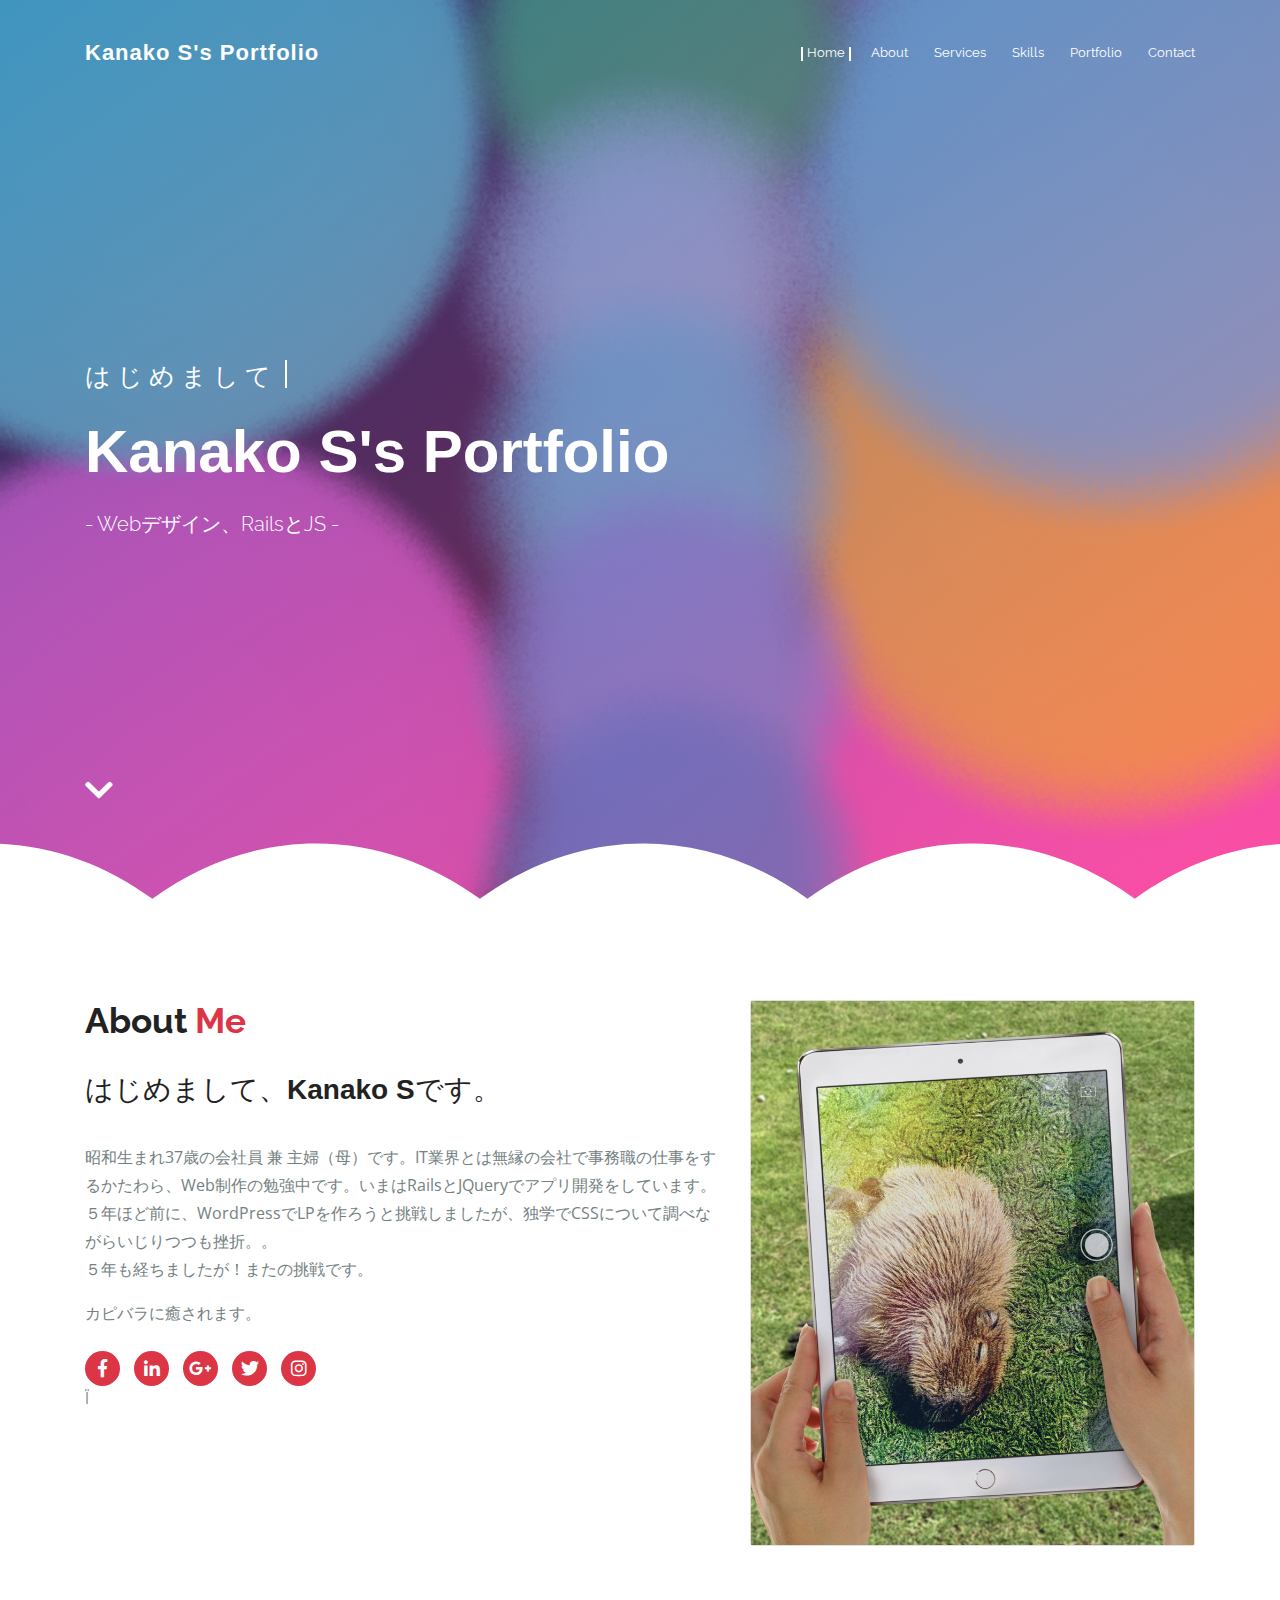
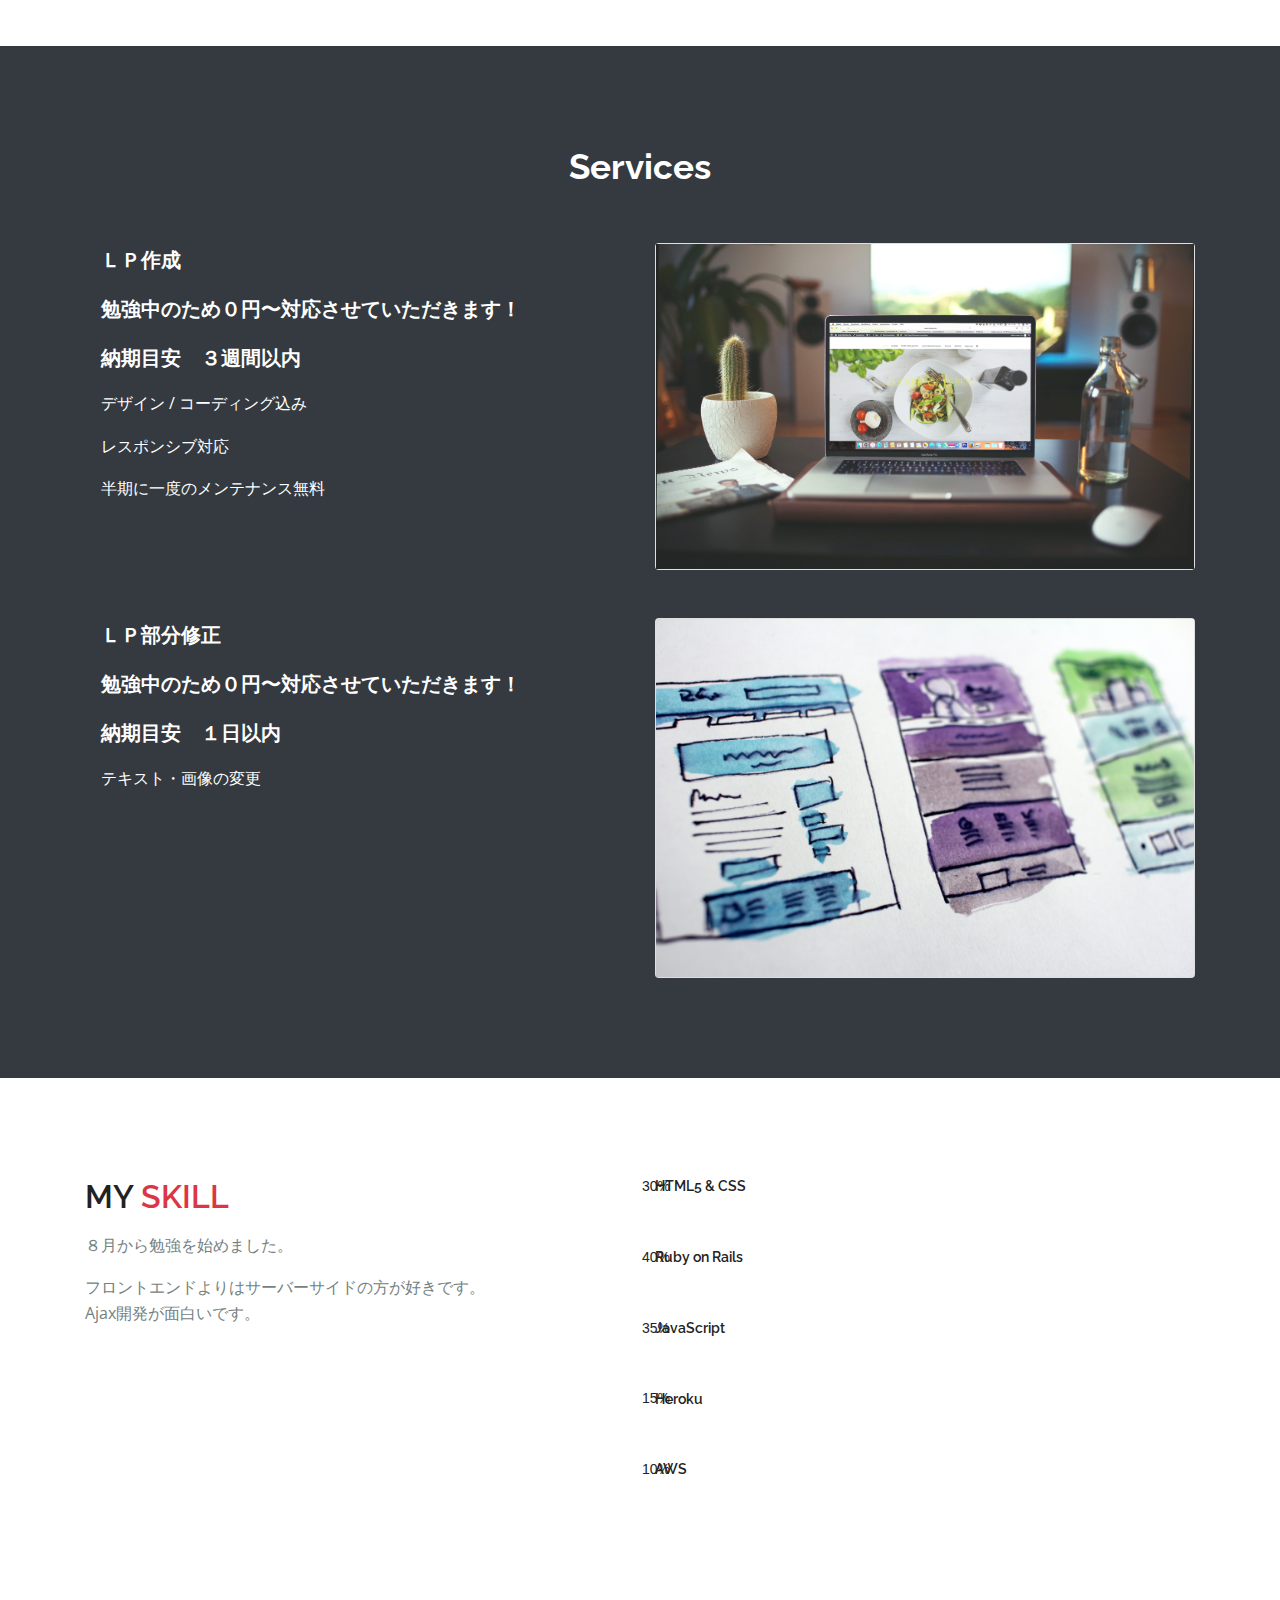
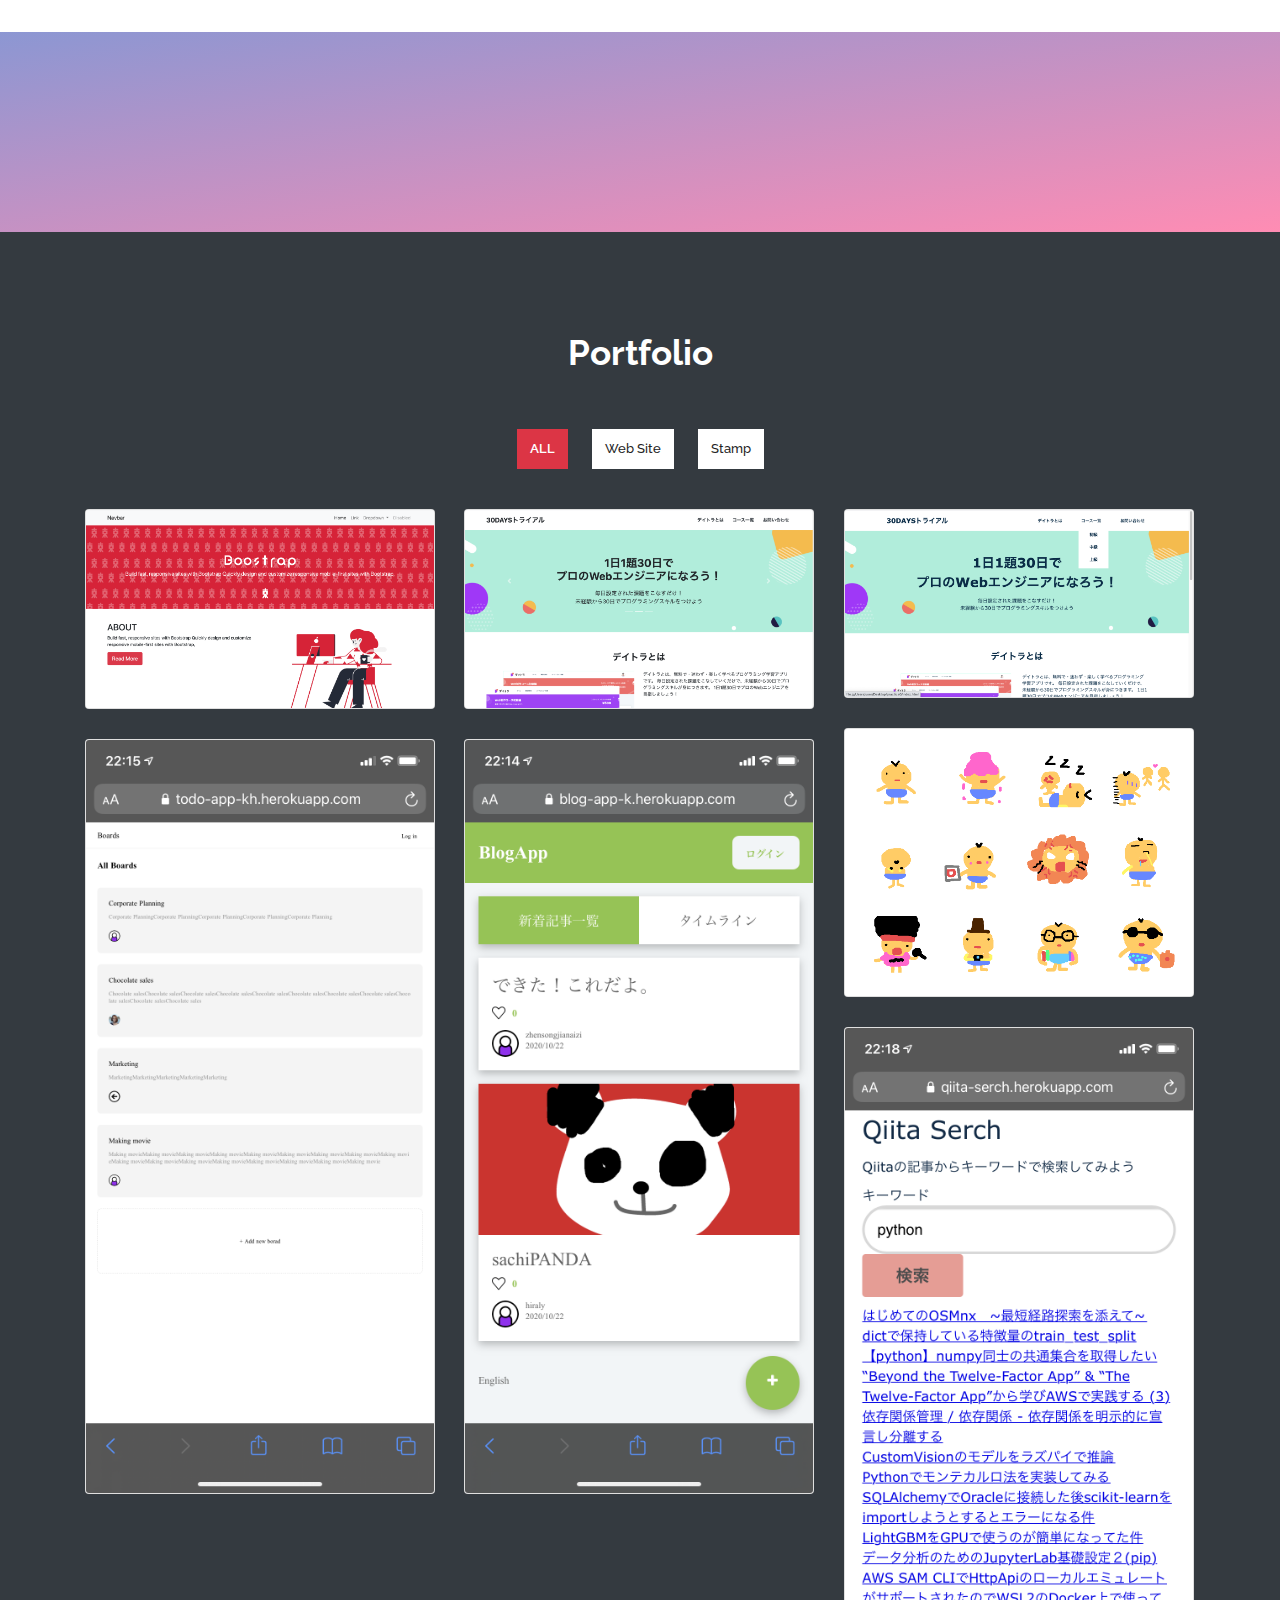
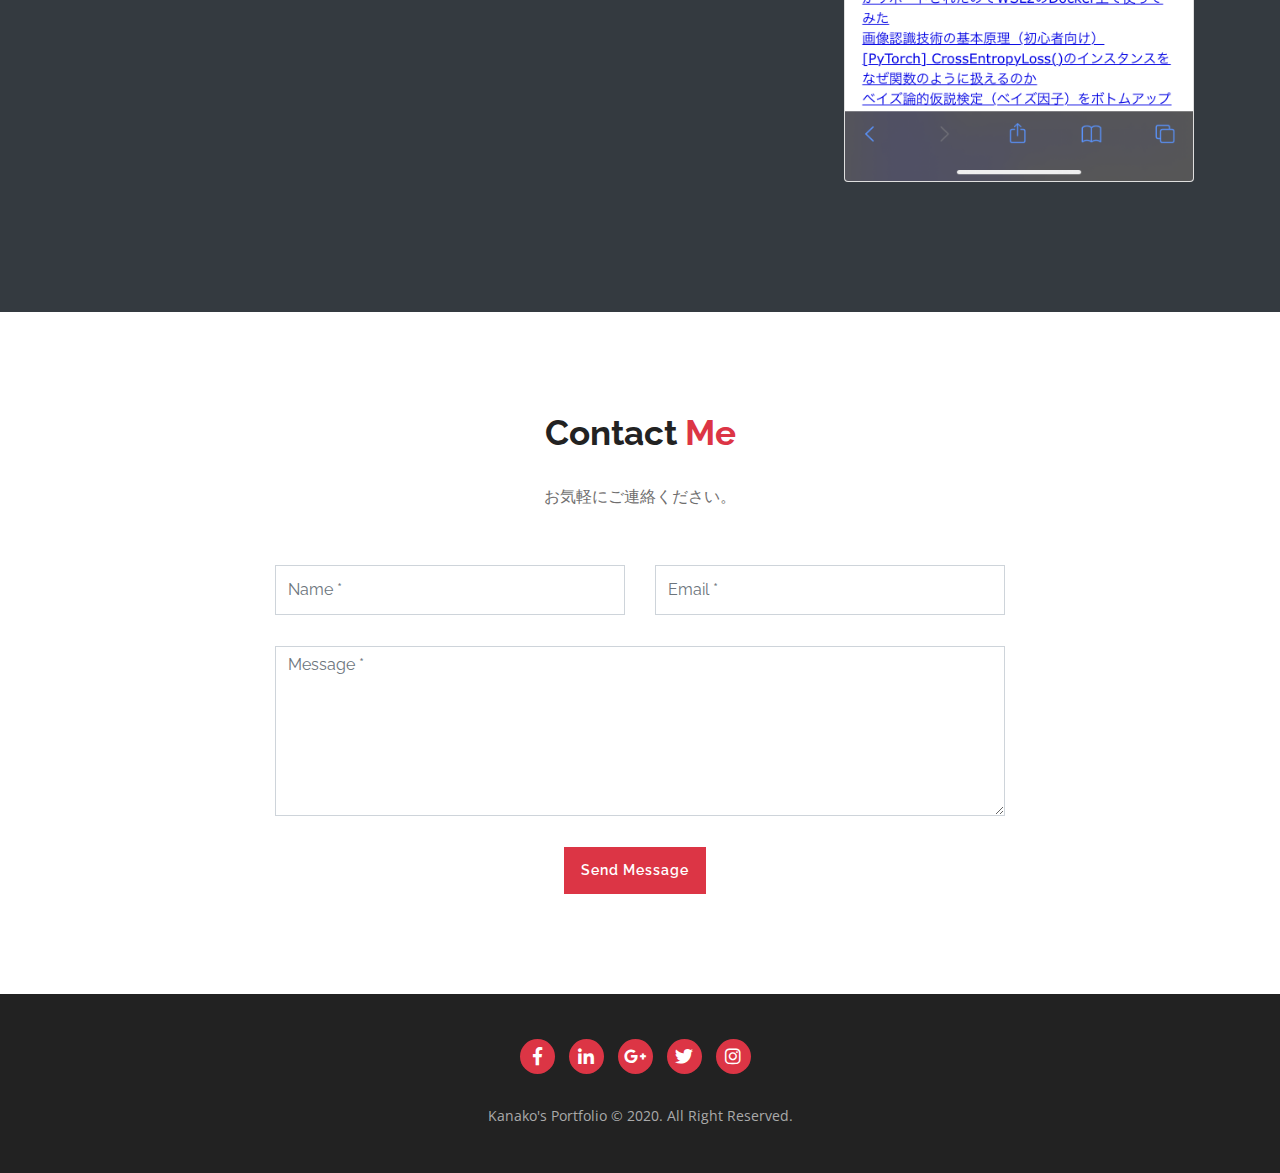
==== commit d46a1c7e: "Add files via upload" ====
--- a/index.html
+++ b/index.html
@@ -100,8 +100,8 @@
                     <!-- <span>Welcome,</span> -->
                     <span class="cd-words-wrapper">
                         <b class="is-visible">はじめまして</b>
-                        <b>はじめの一歩が完成して</b>
-                        <b>いまはrailsとjsを勉強中です</b>
+                        <b>８月にはじめの一歩が完成して</b>
+                        <b>いまはRailsとJSを勉強中です</b>
                         <!-- <b>Photography.</b> -->
                         <!-- <b>WordPress.</b> -->
                     </span>
@@ -230,8 +230,10 @@
                 <div class="col-lg-6 mb-5">
                     <div class="skill-div ">
                         <!-- <h2 class="headline mb-5">My <span class="text-danger">Service</span></h2> -->
-                        <p class="lead font-weight-bold ml-3 text-white">ＬＰ作成　勉強中のため０円〜対応させていただきます！<span
+                        <p class="lead font-weight-bold ml-3 text-white">ＬＰ作成<span
                                 class="font-weight-bold text-info"></span></p>
+                        <p class="lead font-weight-bold ml-3 text-white">勉強中のため０円〜対応させていただきます！<span
+                            class="font-weight-bold text-info"></span></p>
                         <p class="lead font-weight-bold ml-3 text-white">納期目安　３週間以内<span
                                 class="font-weight-bold text-info"></span></p>
                         <p class="ml-3 text-white">デザイン / コーディング込み</p>
@@ -250,8 +252,10 @@
                 <div class="col-lg-6 mb-5">
                     <div class="skill-div ">
                         <!-- <h2 class="headline mb-5">My <span class="text-danger">Service</span></h2> -->
-                        <p class="lead font-weight-bold ml-3 text-white">ＬＰ部分修正　勉強中のため０円〜対応させていただきます！<span
+                        <p class="lead font-weight-bold ml-3 text-white">ＬＰ部分修正<span
                                 class="font-weight-bold text-info"></span></p>
+                        <p class="lead font-weight-bold ml-3 text-white">勉強中のため０円〜対応させていただきます！<span
+                            class="font-weight-bold text-info"></span></p>
                         <p class="lead font-weight-bold ml-3 text-white">納期目安　１日以内<span
                                 class="font-weight-bold text-info"></span></p>
                         <p class="ml-3 text-white">テキスト・画像の変更</p>
@@ -276,9 +280,9 @@
                 <div class="col-lg-6">
                     <div class="skill-div">
                         <h2 class="headline">My <span class="text-danger">Skill</span></h2>
-                        <p>勉強開始から２ヶ月が経ちます。</p>
+                        <p>８月から勉強を始めました。</p>
                         <p>フロントエンドよりはサーバーサイドの方が好きです。
-                        <br>ajax開発が面白いです。
+                        <br>Ajax開発が面白いです。
                         </p>
                     </div>
                 </div>
@@ -301,7 +305,7 @@
                         </div>
 
                         <div class="skills-item mb-35">
-                            <h6>javascript</h6>
+                            <h6>JavaScript</h6>
                             <div class="bar">
                                 <span class="fill bg-danger" data-width="35%"></span>
                             </div>
@@ -464,7 +468,7 @@
                         <ul>
                             <li class="filter-item" data-filter="*">ALL</li>
                             <li data-filter=".website">Web Site</li>
-                            <li data-filter=".ornament">Ornament</li>
+                            <!-- <li data-filter=".ornament">Ornament</li> -->
                             <li data-filter=".stamp">Stamp</li>
                         </ul>
                     </div>
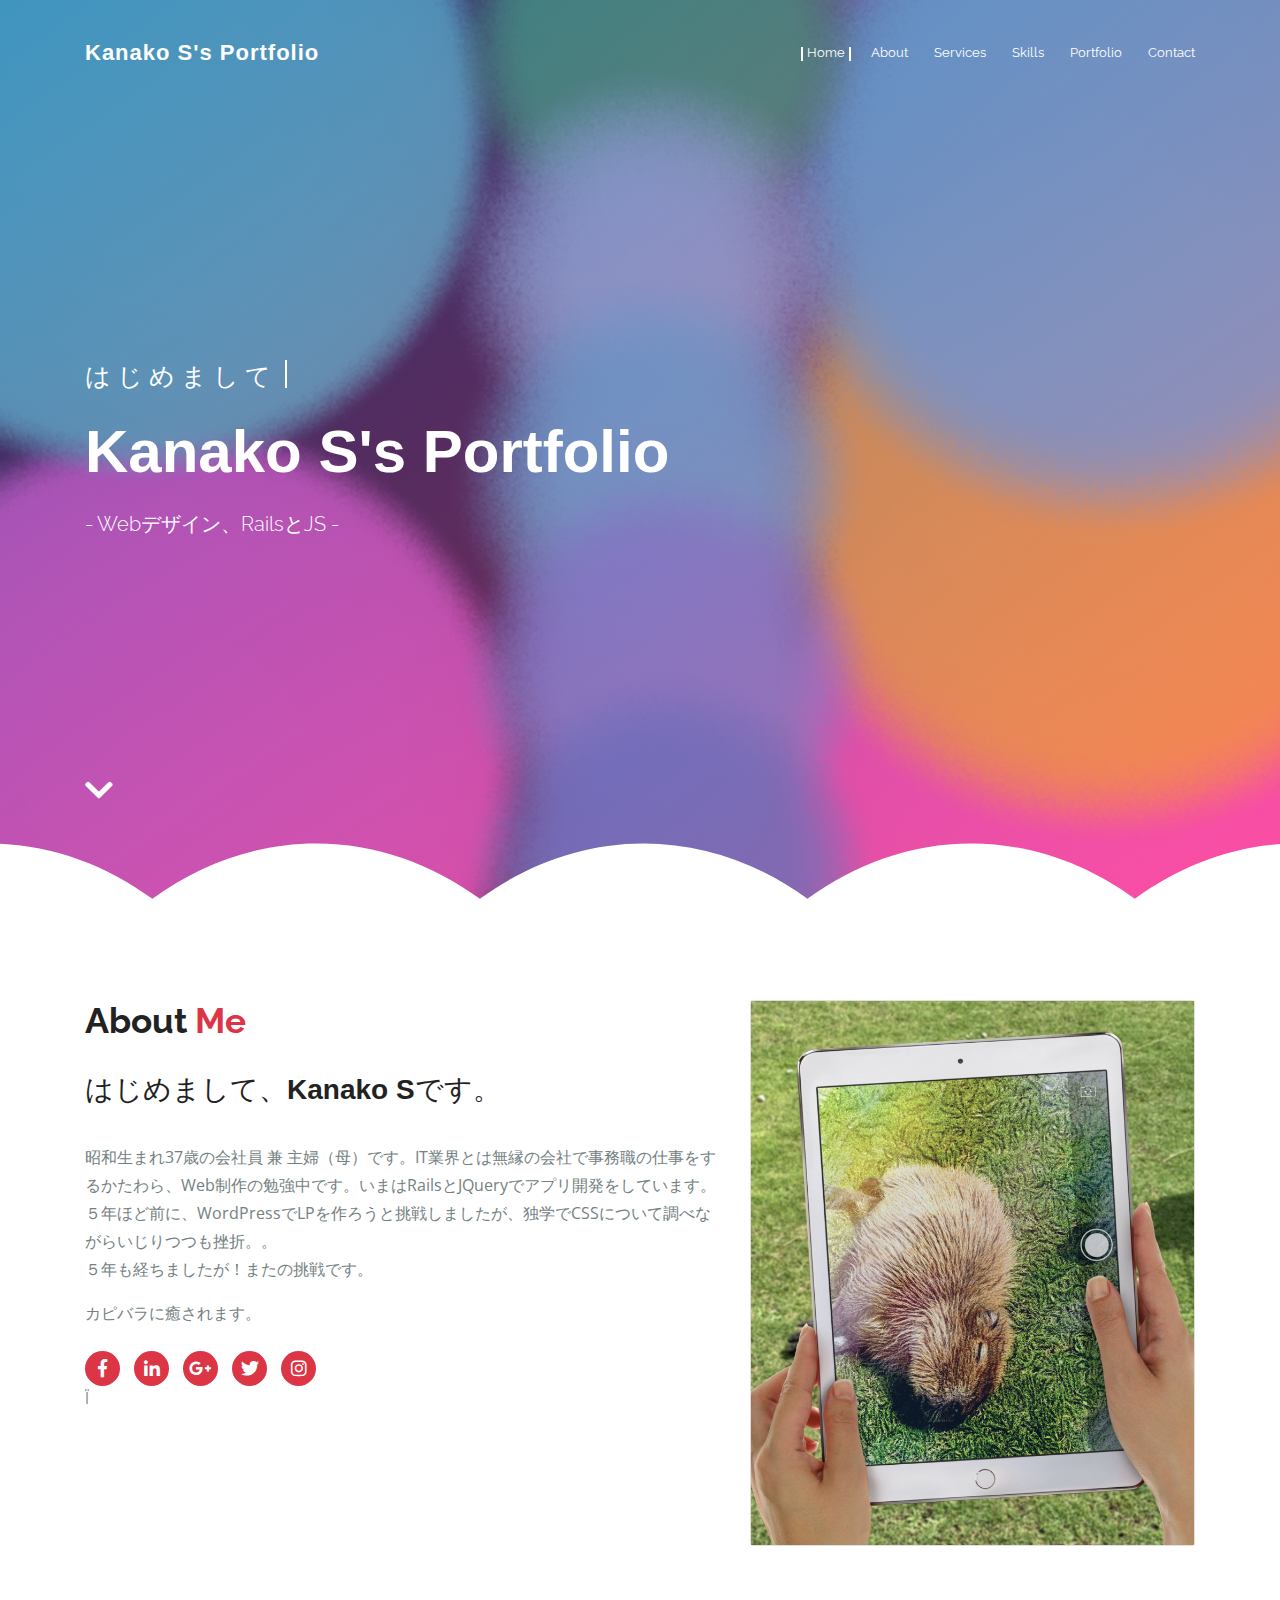
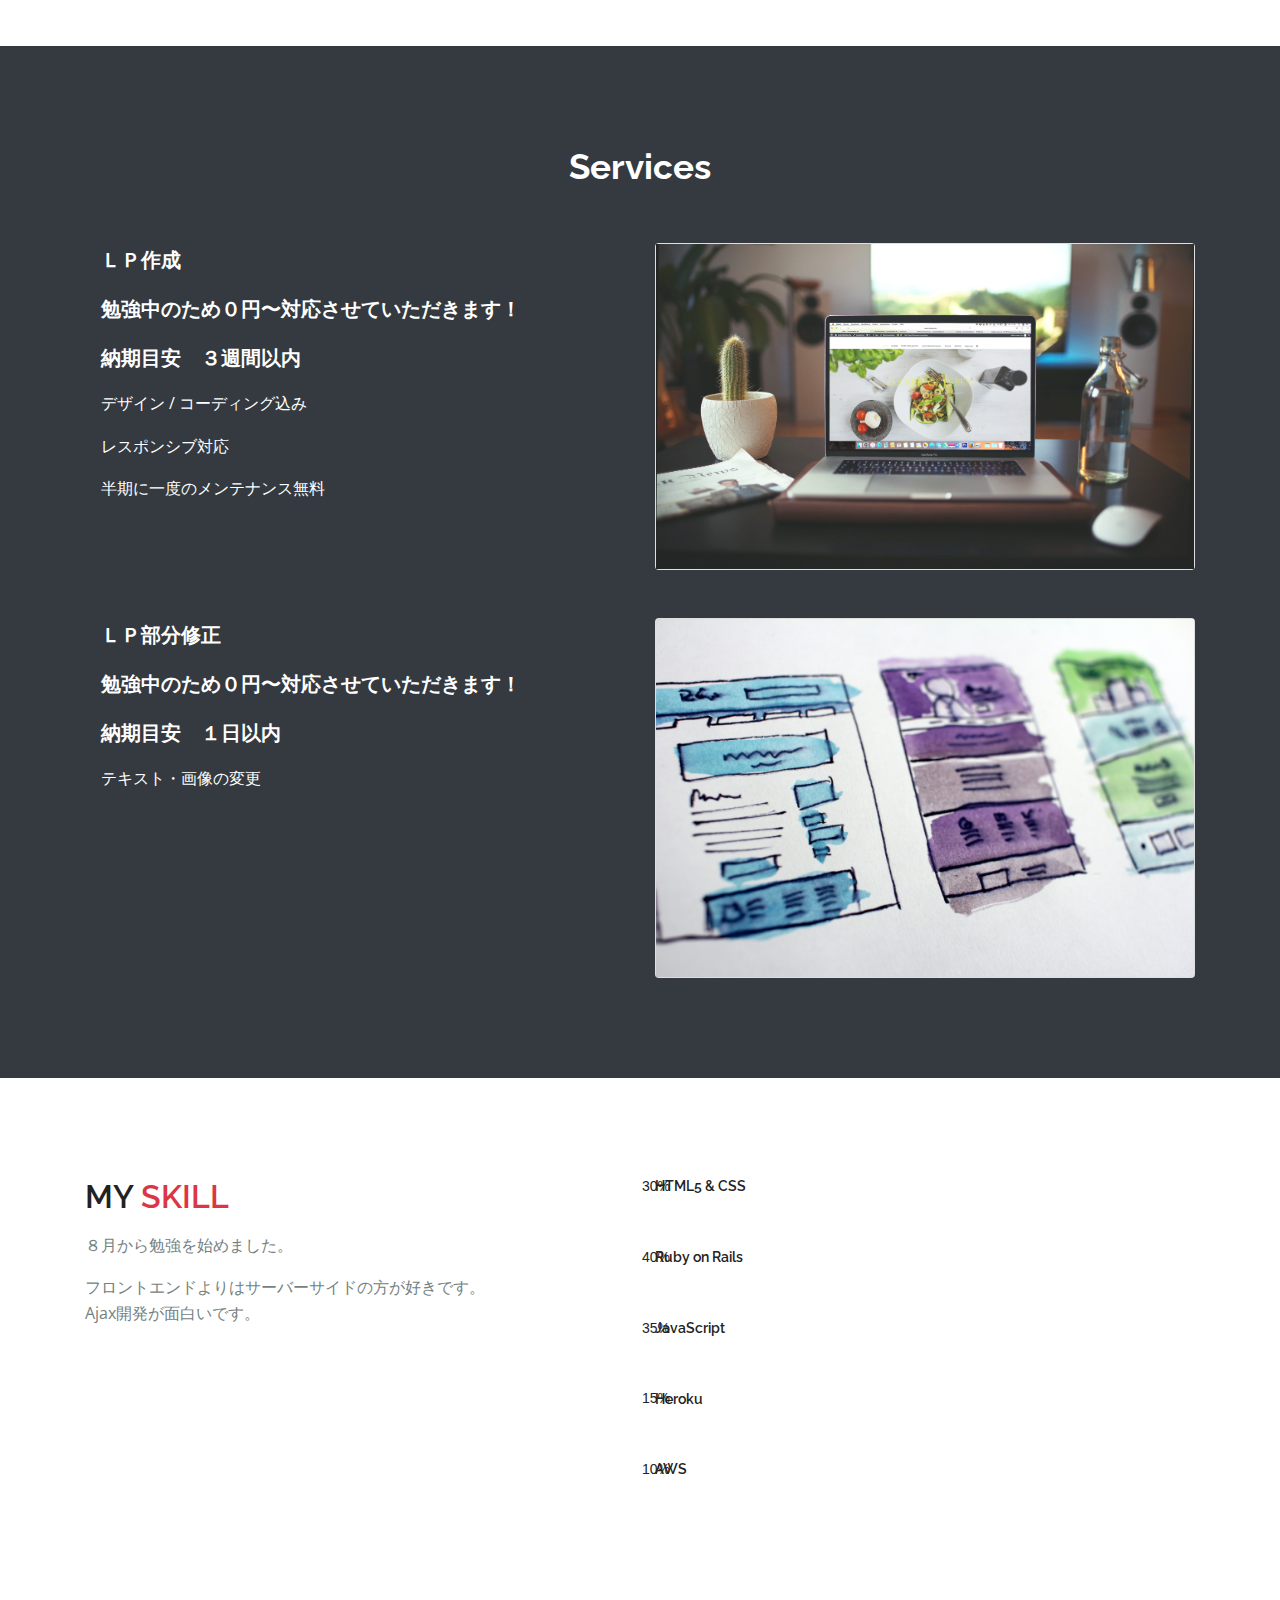
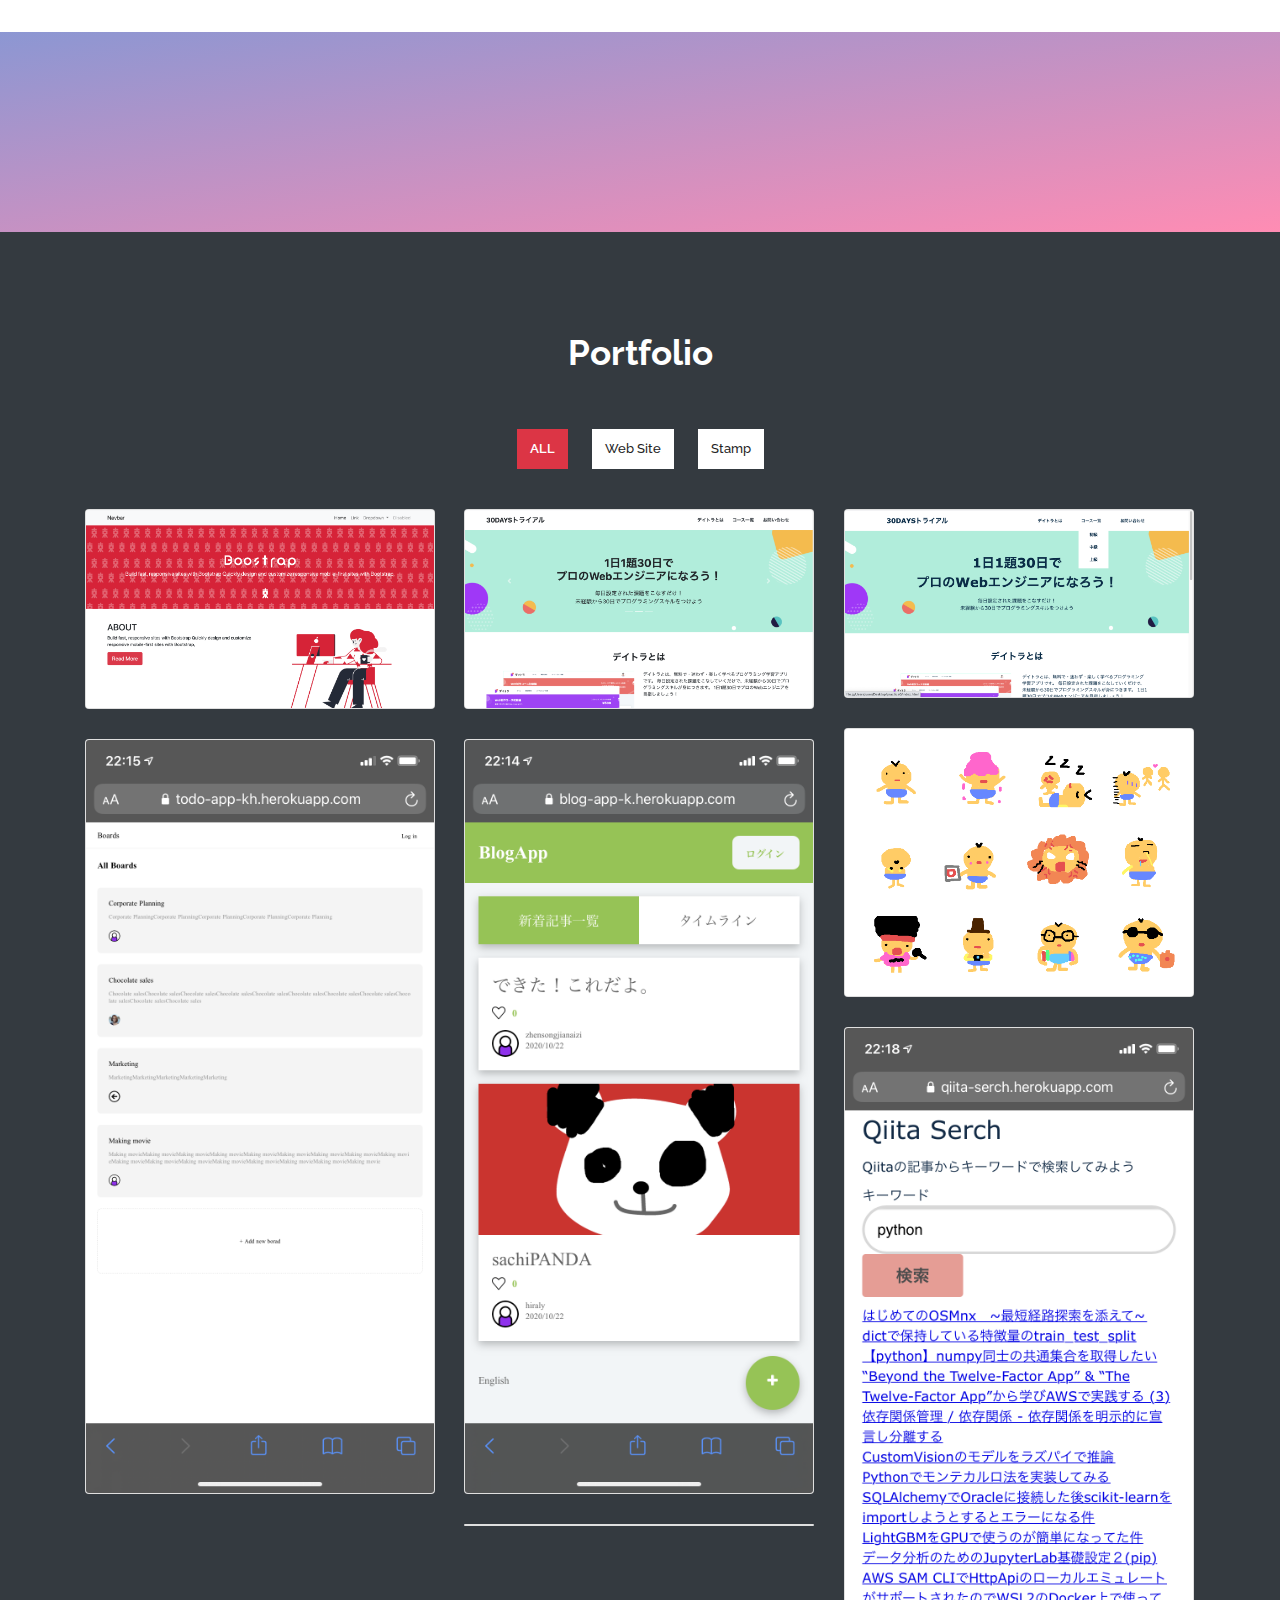
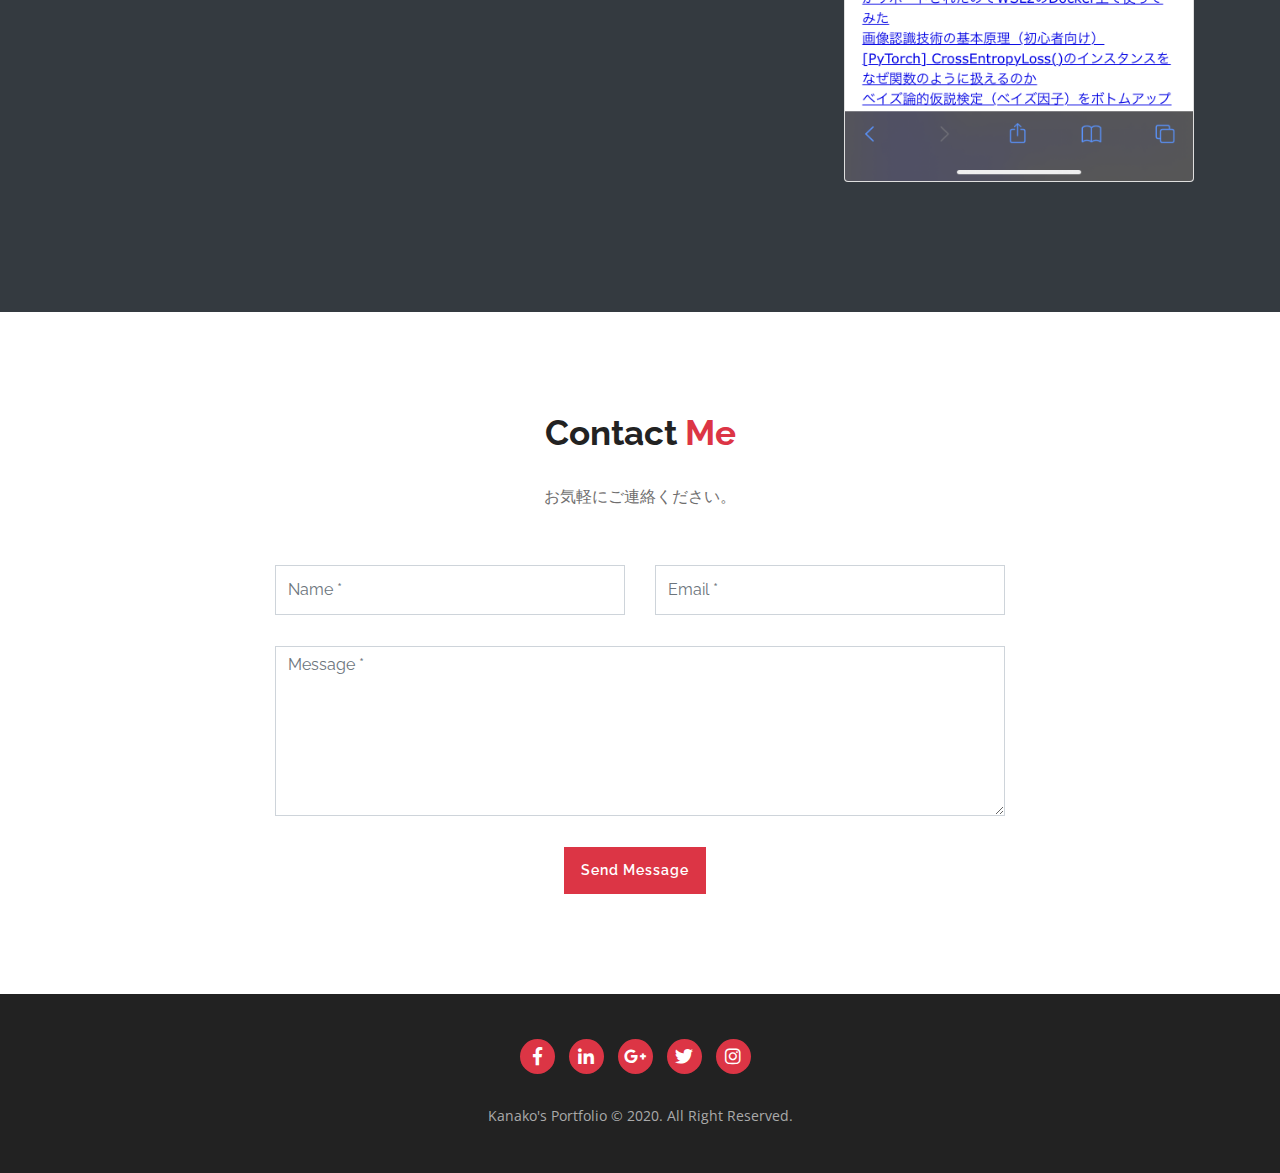
==== commit 99080695: "Add files via upload" ====
--- a/index.html
+++ b/index.html
@@ -622,6 +622,27 @@
                         </div>
                     </div>
                 </div>
+                <!--Portfolio Item-->
+                <div class="col-lg-4 col-md-6 item website">
+                    <div class="portfolio-item card">
+                        <img src="assets/images/portfolio/InstagApp.png" alt="" class="h-auto">
+                        <div class="item-overlay">
+                            <h6>【制作中】InstagApp</h6>
+                            <div class="icons">
+                                <span class="icon">
+                                    <span class="port-link">
+                                        <a href="assets/images/portfolio/InstagApp.png">
+                                            <i class="fa fa-search"></i>
+                                        </a>
+                                    </span>
+                                    <a href="https://github.com/kanakoHub/instag-app/pulls?q=is%3Apr+is%3Aclosed" target="a_blank" rel="noopener noreferrer">
+                                        <i class="fas fa-link"></i>
+                                    </a>
+                                </span>
+                            </div>
+                        </div>
+                    </div>
+                </div>
             </div>
         </div>
     </section>
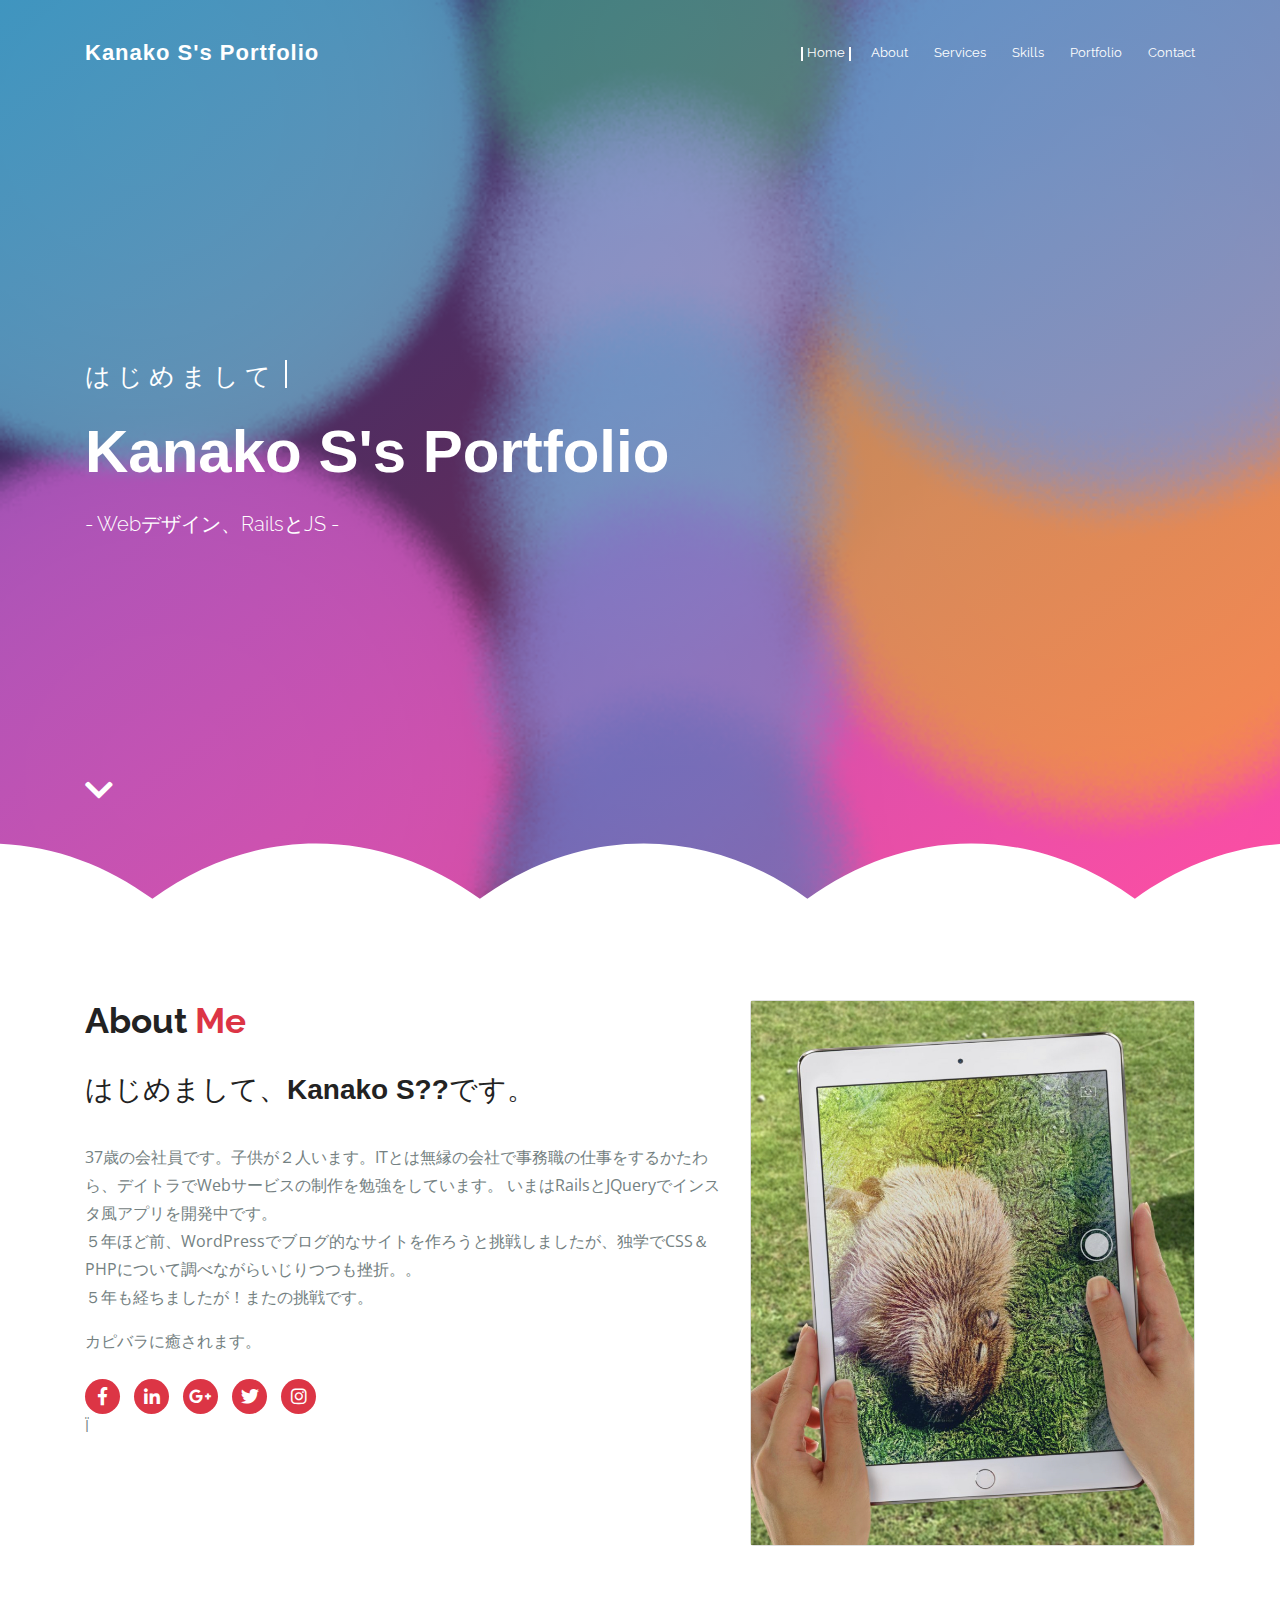
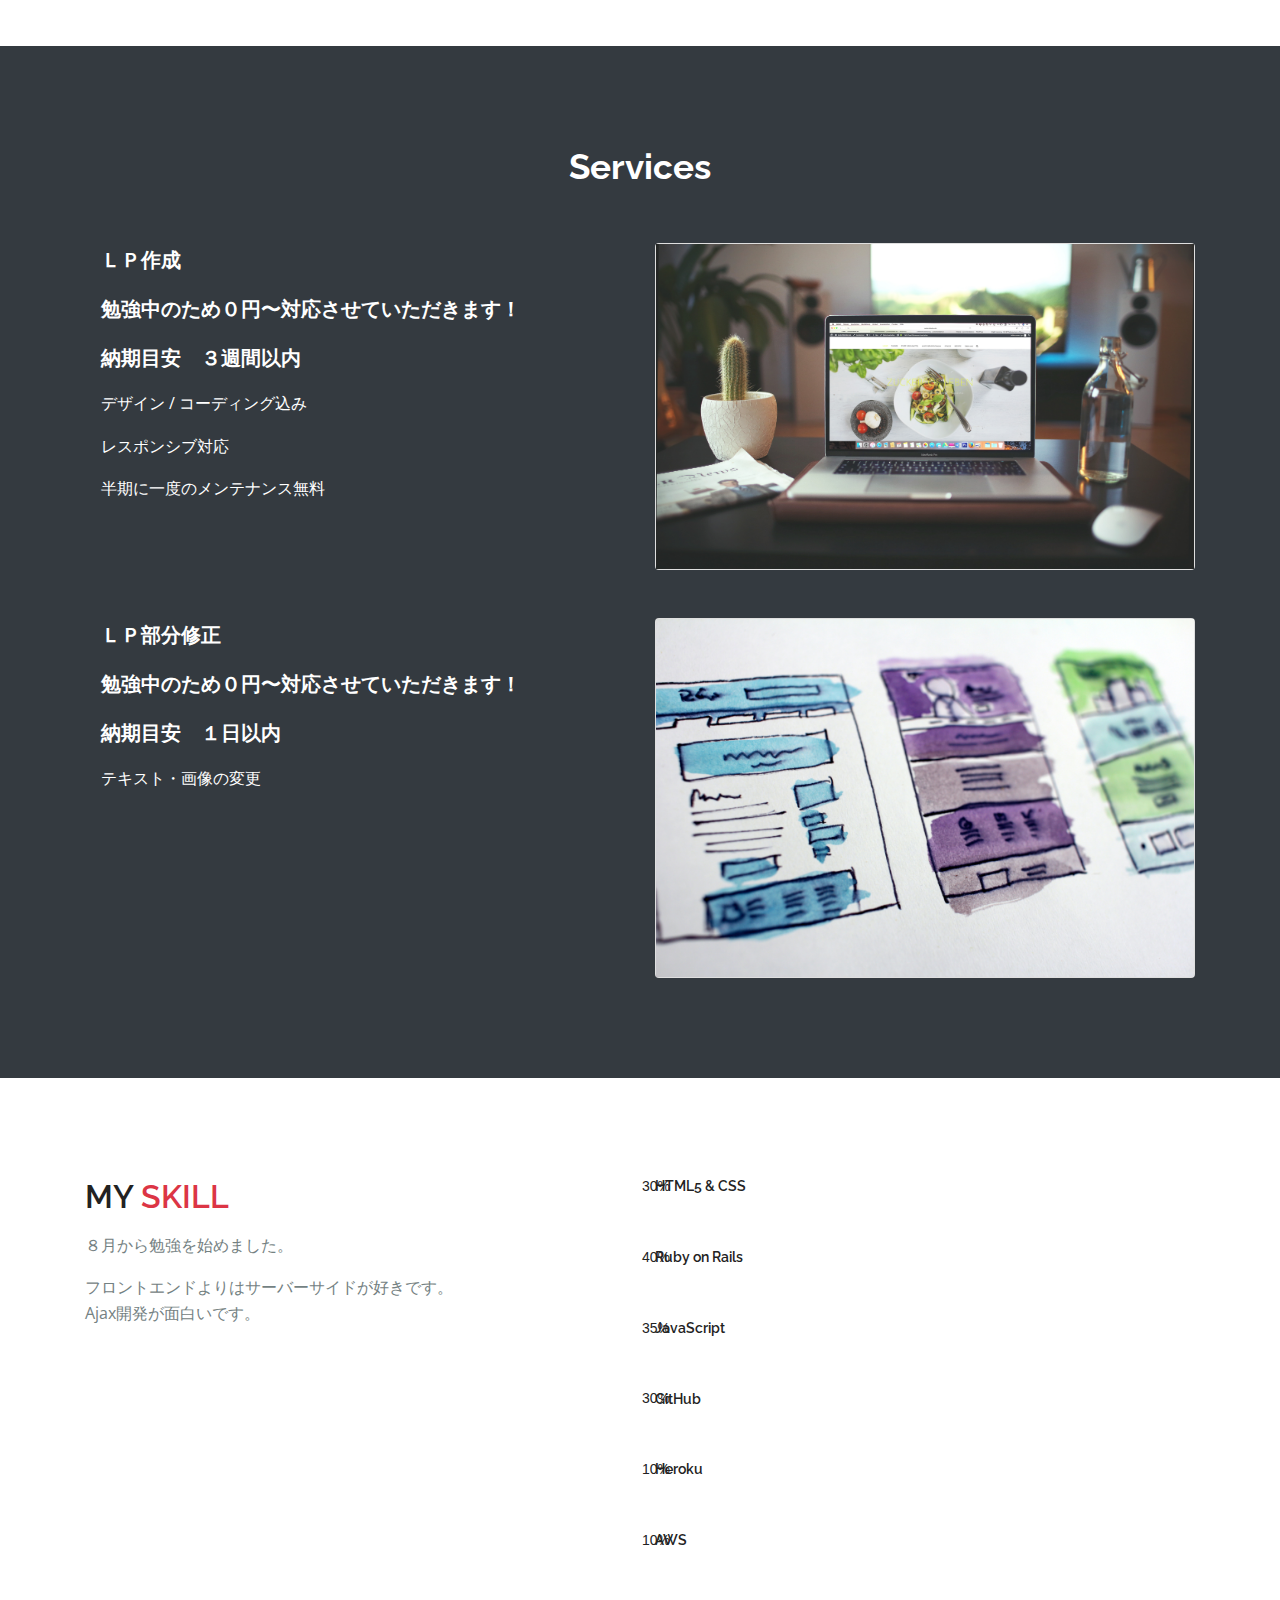
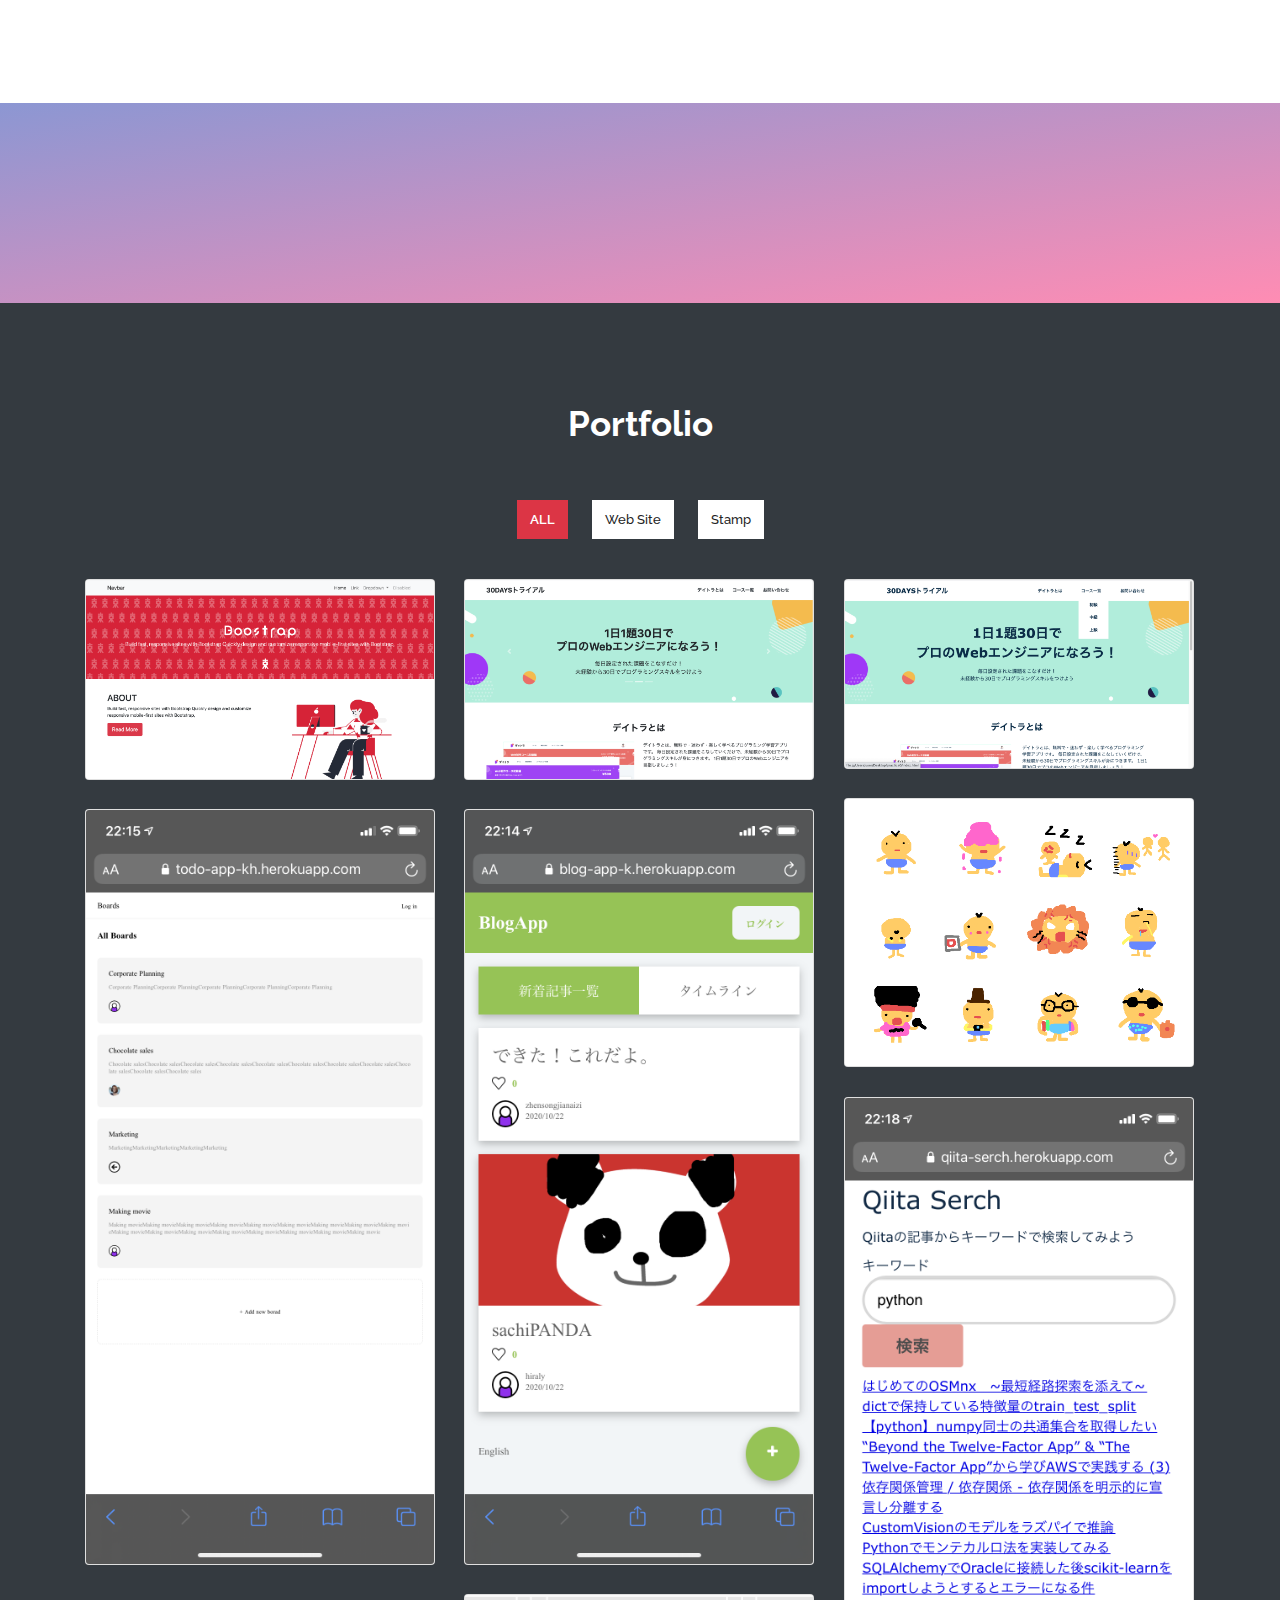
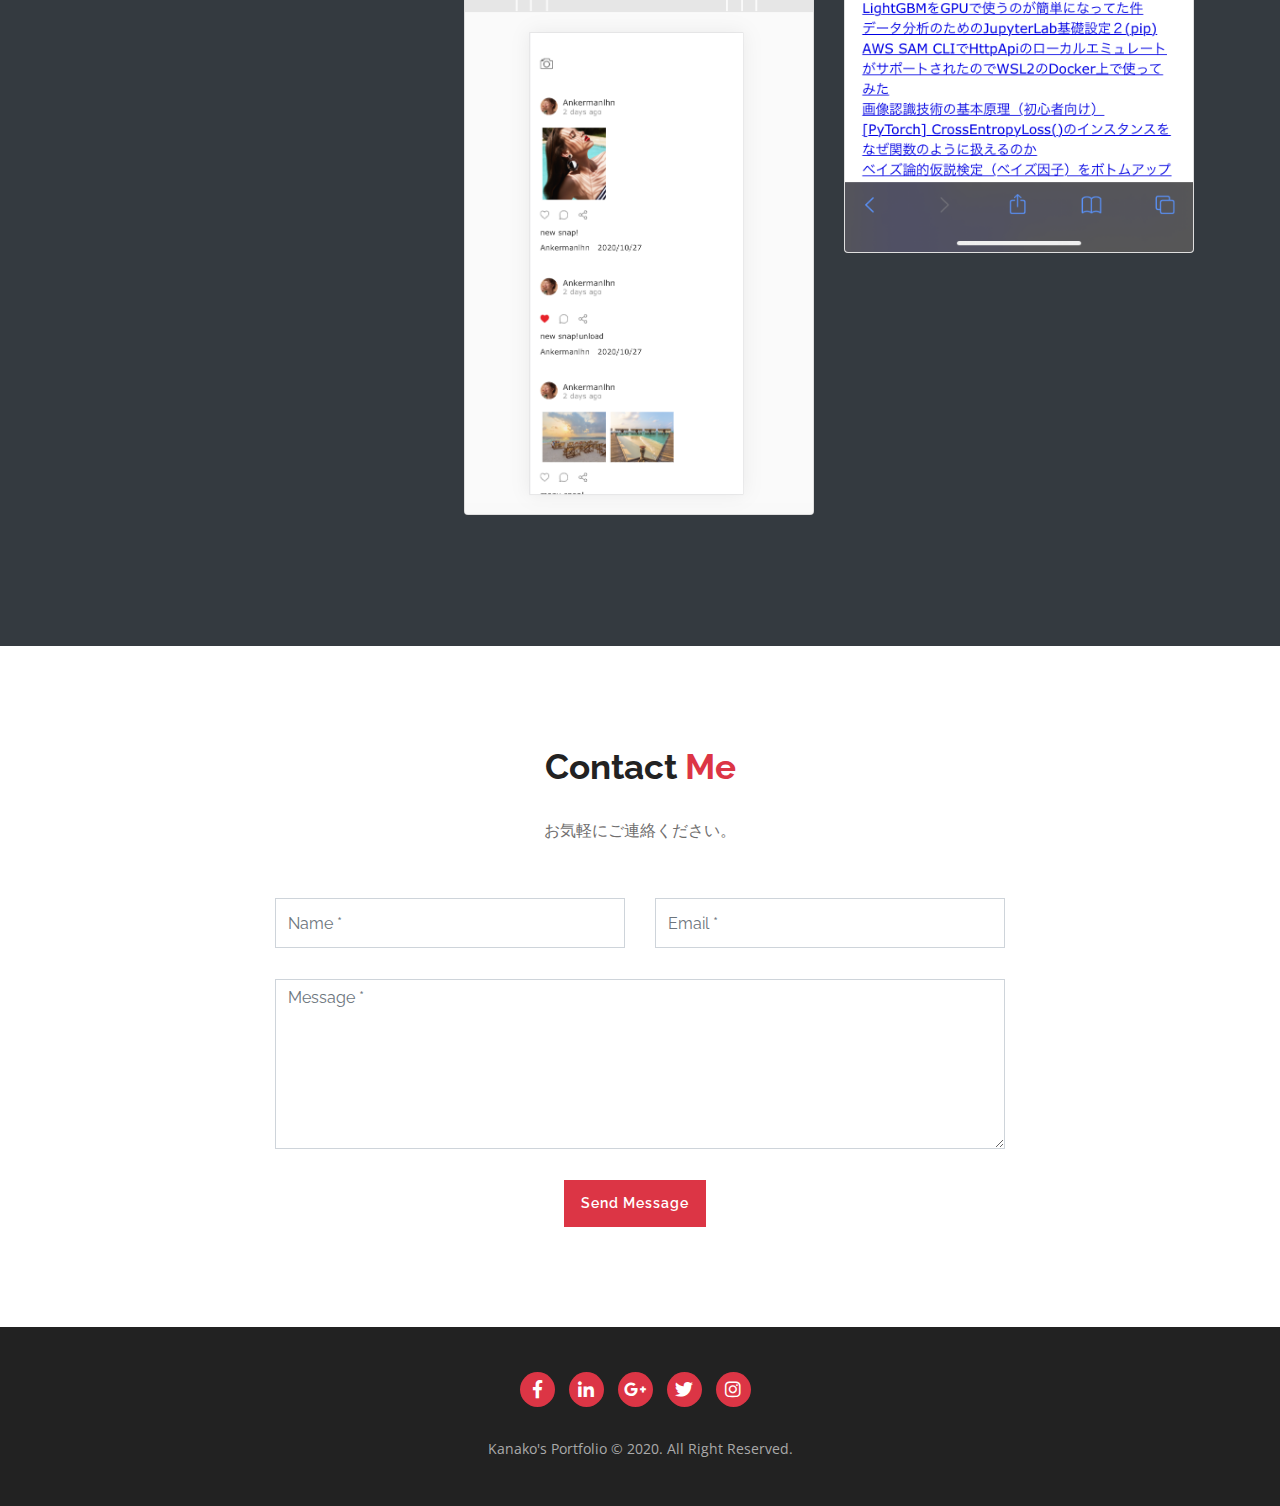
==== commit 478bb81a: "Add files via upload" ====
--- a/index.html
+++ b/index.html
@@ -148,9 +148,11 @@
                     <div class="about-div">
                         <div class="about-title">
                             <h2 class="font-weight-bold">About <span class="text-danger">Me</span></h2>
-                            <h3 class="about-me py-3">はじめまして、<b class="about-me">Kanako S</b>です。</h3>
-                        </div>
-                        <p>昭和生まれ37歳の会社員 兼 主婦（母）です。IT業界とは無縁の会社で事務職の仕事をするかたわら、Web制作の勉強中です。いまはRailsとJQueryでアプリ開発をしています。<br>５年ほど前に、WordPressでLPを作ろうと挑戦しましたが、独学でCSSについて調べながらいじりつつも挫折。。
+                            <h3 class="about-me py-3">はじめまして、<b class="about-me">Kanako S??</b>です。</h3>
+                        </div>
+                        <p>37歳の会社員です。子供が２人います。ITとは無縁の会社で事務職の仕事をするかたわら、デイトラでWebサービスの制作を勉強をしています。
+                            いまはRailsとJQueryでインスタ風アプリを開発中です。
+                            <br>５年ほど前、WordPressでブログ的なサイトを作ろうと挑戦しましたが、独学でCSS＆PHPについて調べながらいじりつつも挫折。。
                             <br>５年も経ちましたが！またの挑戦です。</p>
                         <p class="mb-4">カピバラに癒されます。</p>
 
@@ -281,7 +283,7 @@
                     <div class="skill-div">
                         <h2 class="headline">My <span class="text-danger">Skill</span></h2>
                         <p>８月から勉強を始めました。</p>
-                        <p>フロントエンドよりはサーバーサイドの方が好きです。
+                        <p>フロントエンドよりはサーバーサイドが好きです。
                         <br>Ajax開発が面白いです。
                         </p>
                     </div>
@@ -313,13 +315,21 @@
                         </div>
 
                         <div class="skills-item mb-35">
+                            <h6>GitHub</h6>
+                            <div class="bar">
+                                <span class="fill bg-danger" data-width="30%"></span>
+                            </div>
+                            <div class="tip"></div>
+                        </div>
+
+                        <div class="skills-item mb-35">
                             <h6>Heroku</h6>
                             <div class="bar">
-                                <span class="fill bg-danger" data-width="15%"></span>
+                                <span class="fill bg-danger" data-width="10%"></span>
                             </div>
                             <div class="tip"></div>
                         </div>
-
+                        
                         <div class="skills-item mb-35">
                             <h6>AWS</h6>
                             <div class="bar">
@@ -562,7 +572,7 @@
                 <!--Portfolio Item-->
                 <div class="col-lg-4 col-md-6 item website">
                     <div class="portfolio-item card">
-                        <img src="assets/images/portfolio/BlogApp.PNG" alt="ornamentの画像イメージ">
+                        <img src="assets/images/portfolio/BlogApp.PNG" alt="websiteの画像イメージ">
                         <div class="item-overlay">
                             <h6>BlogApp</h6>
                             <div class="icons">
@@ -583,7 +593,7 @@
                 <!--Portfolio Item-->
                 <div class="col-lg-4 col-md-6 item website">
                     <div class="portfolio-item card">
-                        <img src="assets/images/portfolio/TodoApp.PNG" alt="ornamentの画像イメージ">
+                        <img src="assets/images/portfolio/TodoApp.PNG" alt="websiteの画像イメージ">
                         <div class="item-overlay">
                             <h6>TodoApp</h6>
                             <div class="icons">
@@ -604,7 +614,7 @@
                 <!--Portfolio Item-->
                 <div class="col-lg-4 col-md-6 item website">
                     <div class="portfolio-item card">
-                        <img src="assets/images/portfolio/QiitaSerch.PNG" alt="" class="h-auto">
+                        <img src="assets/images/portfolio/QiitaSerch.PNG" alt="websiteの画像イメージ" class="h-auto">
                         <div class="item-overlay">
                             <h6>Qiita Serch</h6>
                             <div class="icons">
@@ -625,7 +635,7 @@
                 <!--Portfolio Item-->
                 <div class="col-lg-4 col-md-6 item website">
                     <div class="portfolio-item card">
-                        <img src="assets/images/portfolio/InstagApp.png" alt="" class="h-auto">
+                        <img src="assets/images/portfolio/InstagApp.png" alt="websiteの画像イメージ" class="h-auto">
                         <div class="item-overlay">
                             <h6>【制作中】InstagApp</h6>
                             <div class="icons">
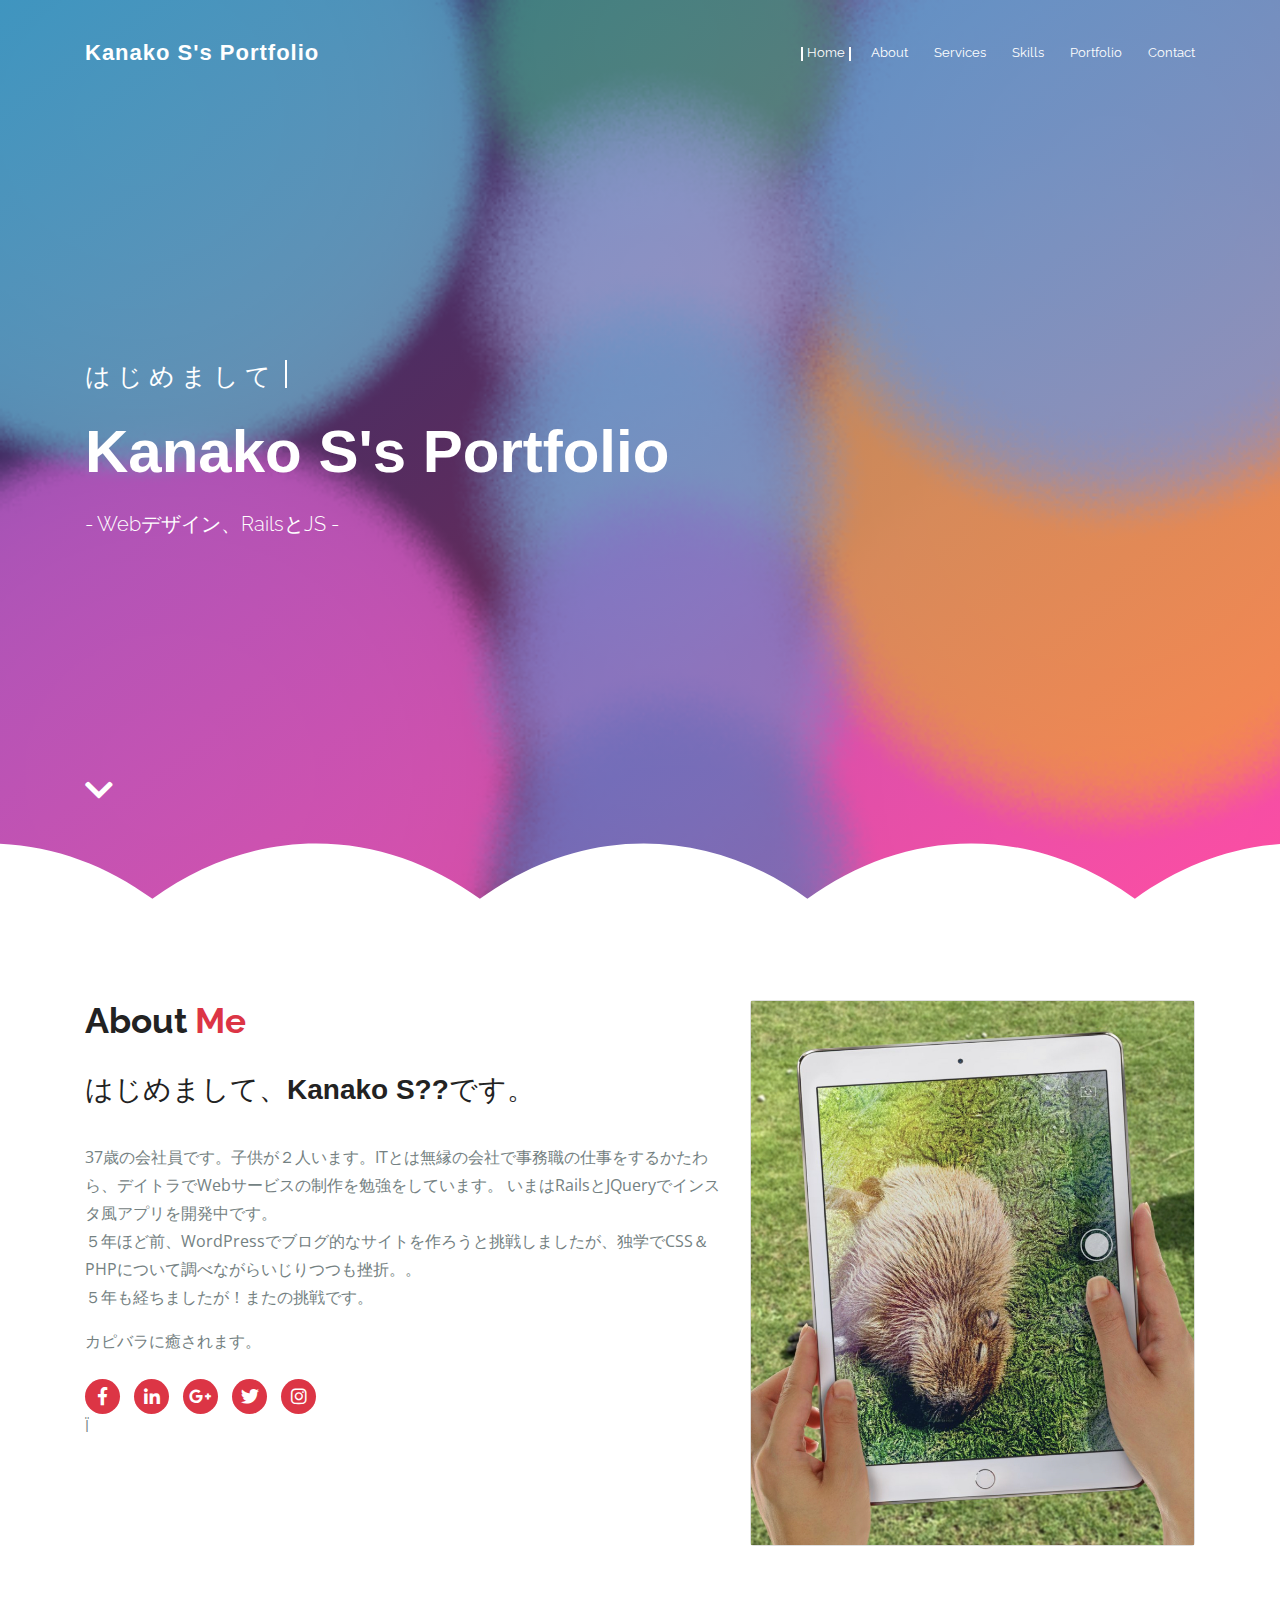
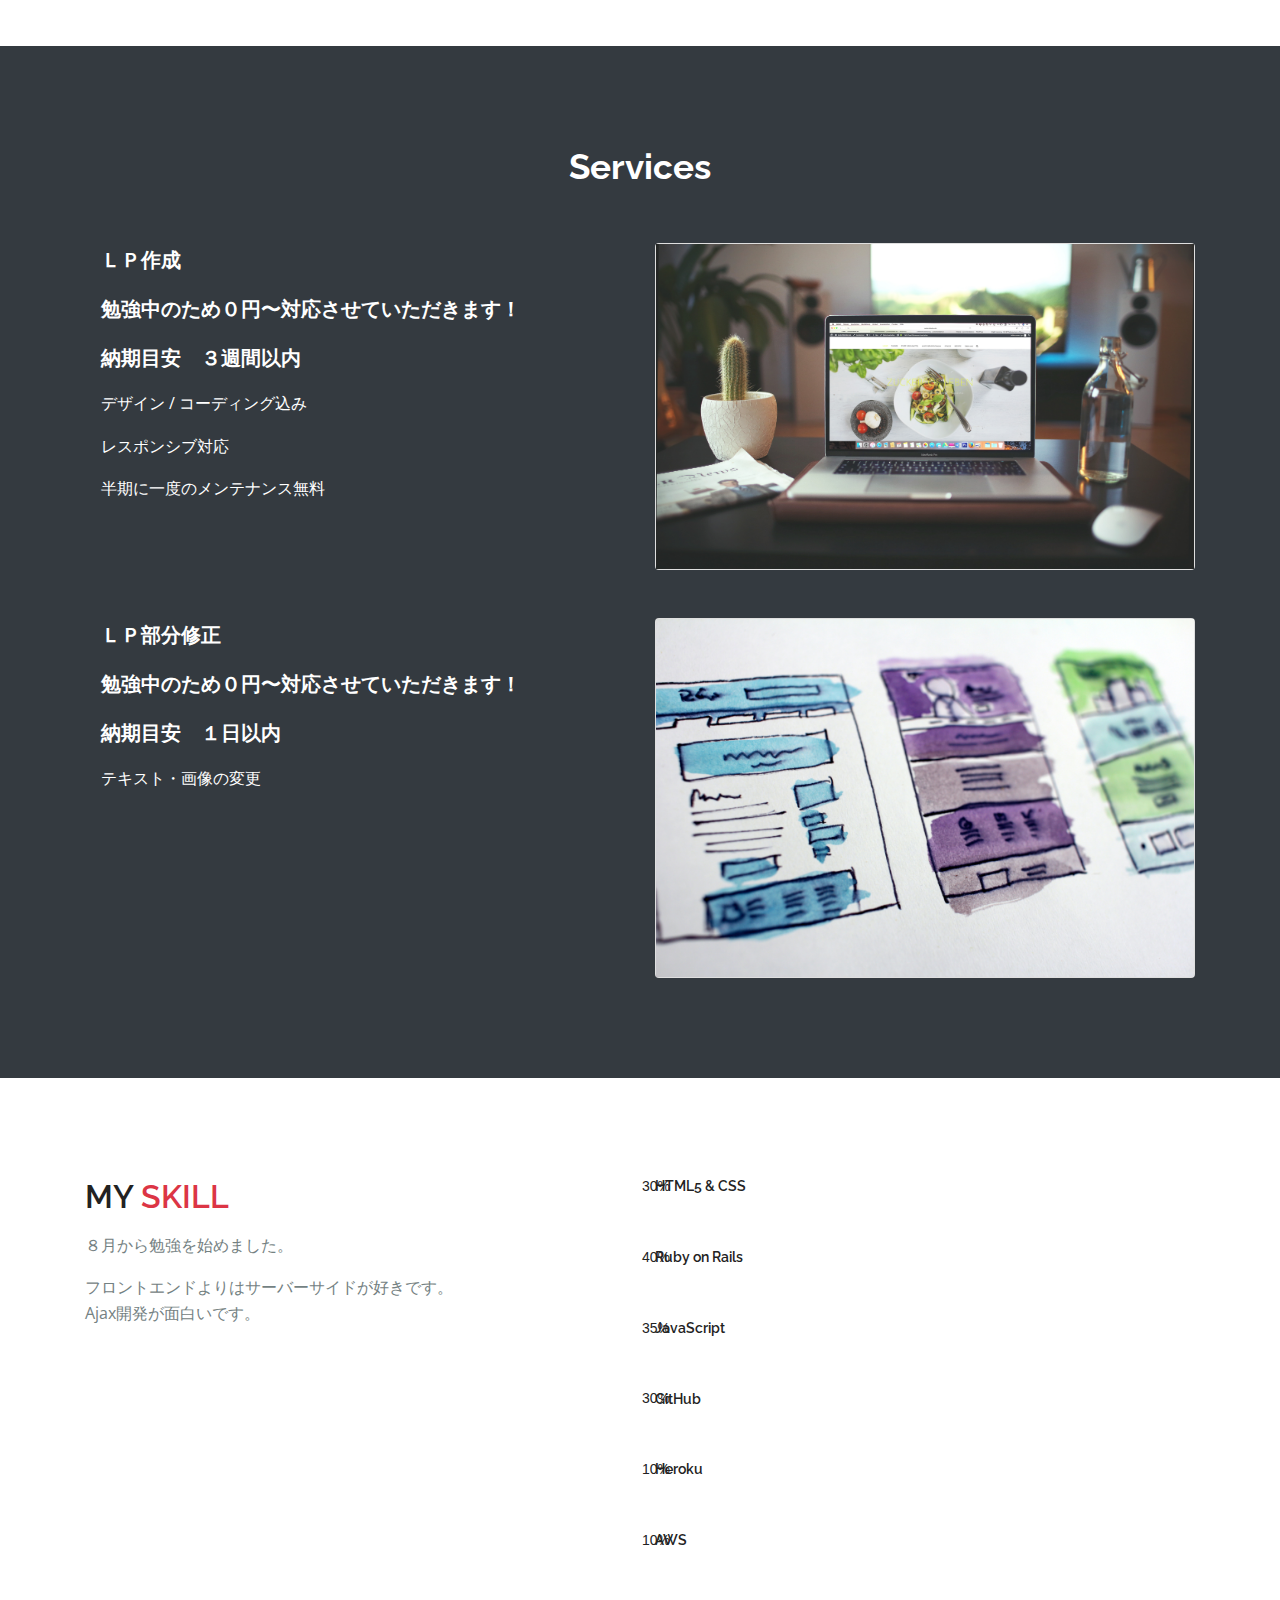
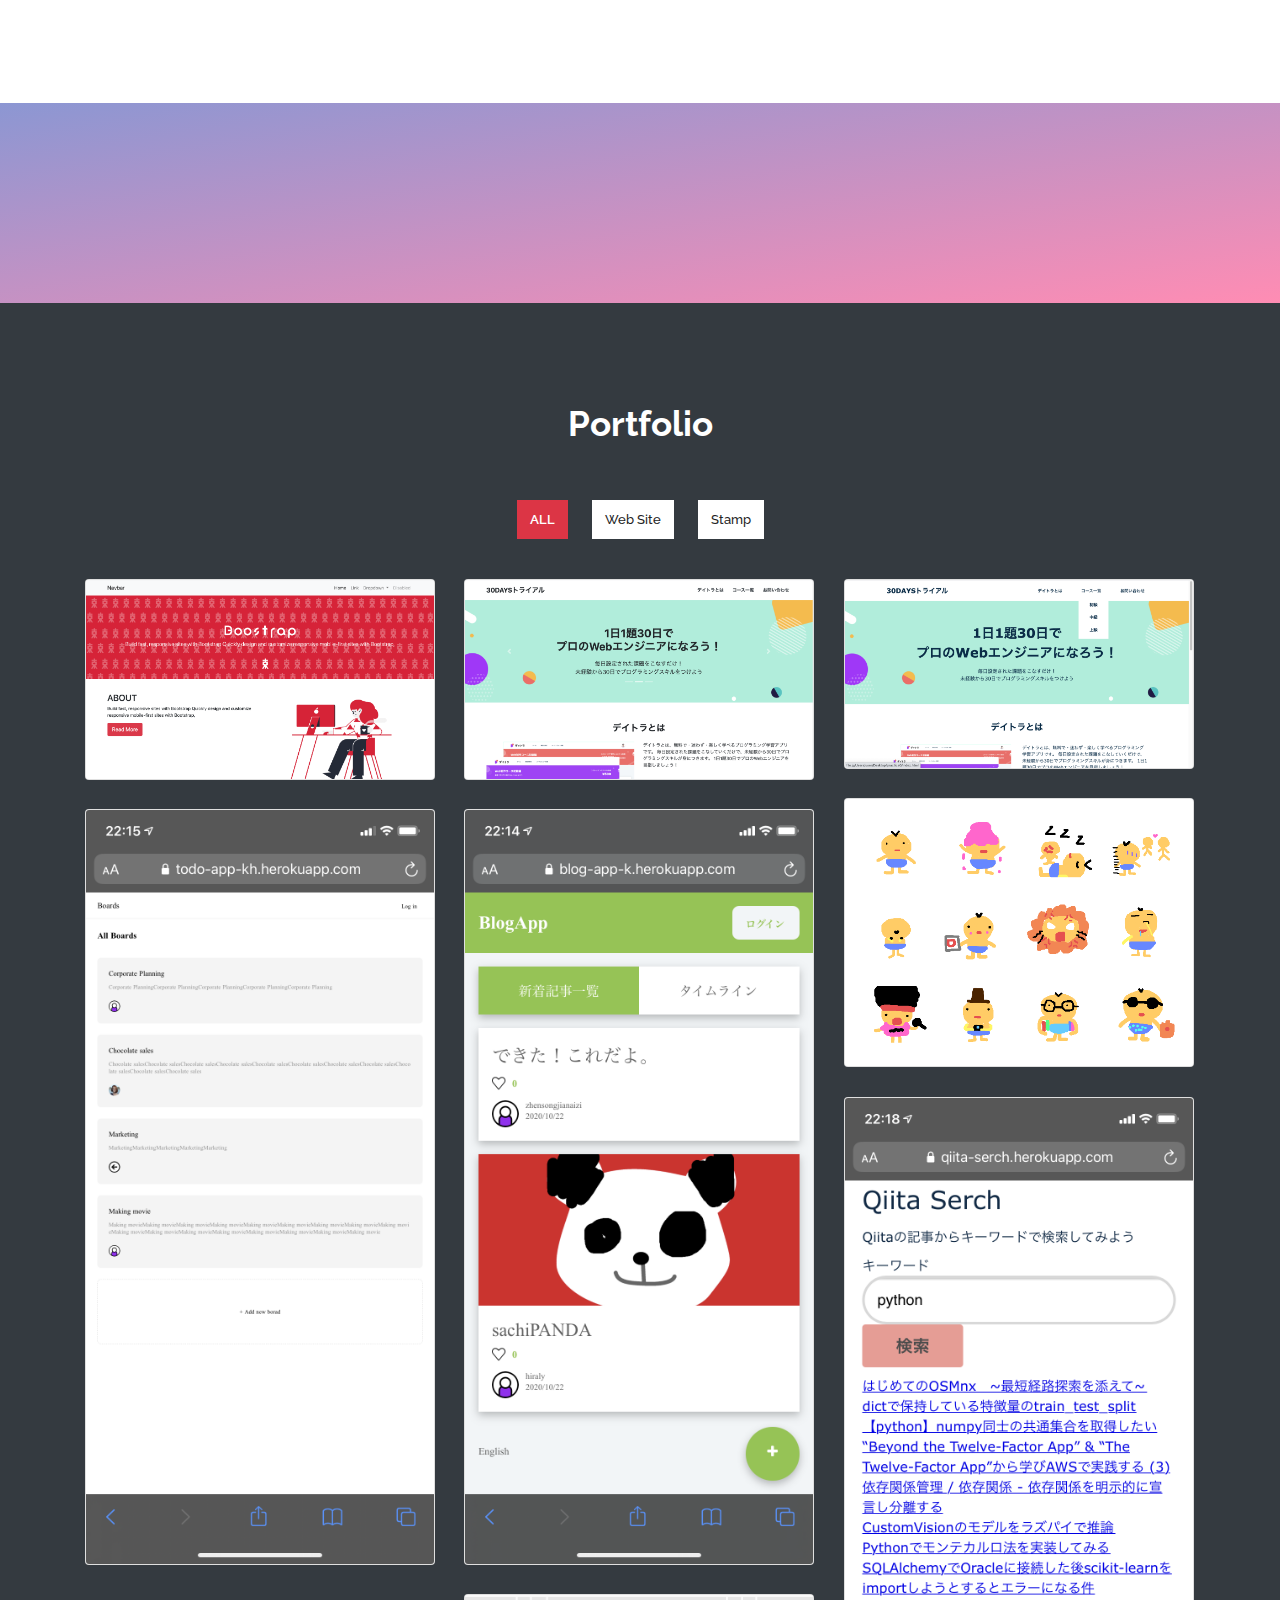
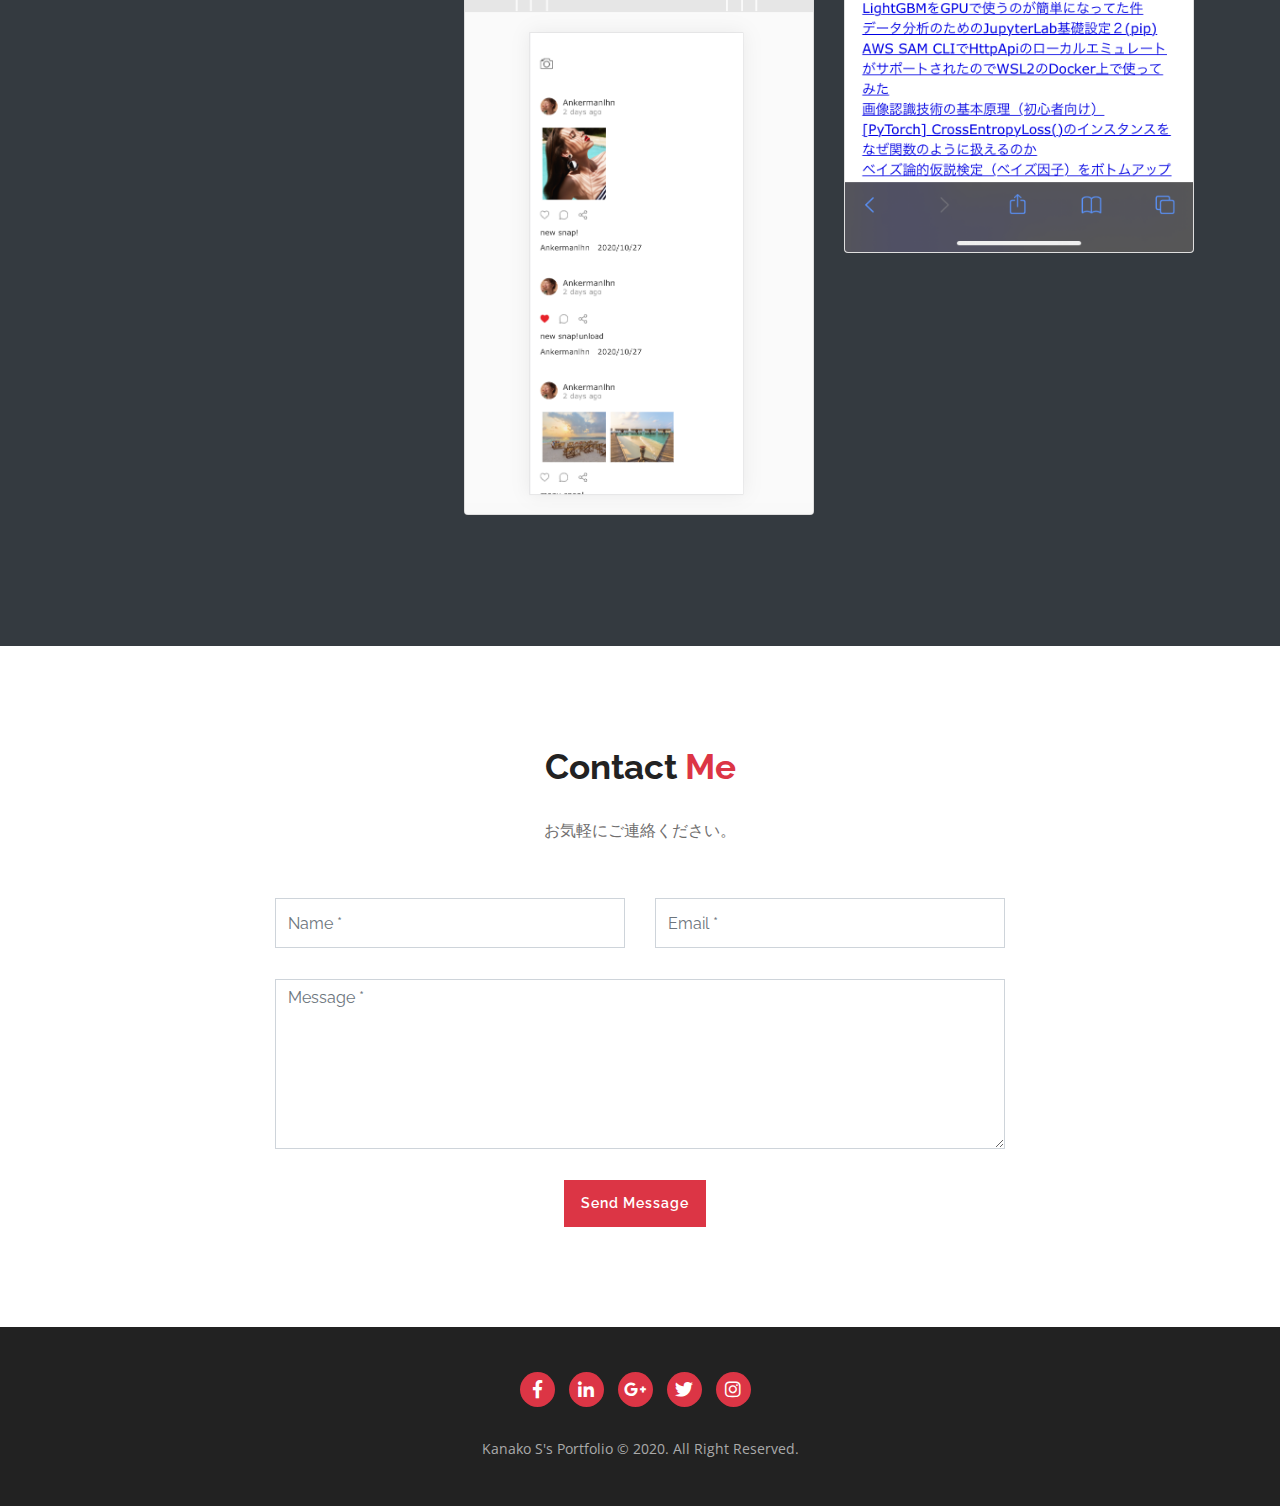
==== commit db1bb91c: "Add files via upload" ====
--- a/index.html
+++ b/index.html
@@ -197,11 +197,11 @@
                             </span> -->
                     </div>
                     <div class="social-icons">
-                        <a href="#"><i class="fab fa-facebook-f"></i></a>
-                        <a href="#"><i class="fab fa-linkedin-in"></i></a>
-                        <a href="#"><i class="fab fa-google-plus-g"></i></a>
-                        <a href="#"><i class="fab fa-twitter"></i></a>
-                        <a href="#"><i class="fab fa-instagram"></i></a>
+                        <a href="https://www.facebook.com/sharer/sharer.php?u=https%3A%2F%2Fkanakohub.github.io%2Fportfolio%2F&amp;src=sdkpreparse"><i class="fab fa-facebook-f"></i></a>
+                        <a href="https://jp.linkedin.com/"><i class="fab fa-linkedin-in"></i></a>
+                        <a href="https://currents.google.com/"><i class="fab fa-google-plus-g"></i></a>
+                        <a href="https://twitter.com/share?"><i class="fab fa-twitter"></i></a>
+                        <a href="https://instagram.com/"><i class="fab fa-instagram"></i></a>
                     </div>Ï
                 </div>
                 <div class="col-lg-5 col-md-6">
@@ -975,17 +975,17 @@
             <div class="row justify-content-center">
                 <!--About Social Icons-->
                 <div class="social-icons mt-15">
-                    <a href="#"><i class="fab fa-facebook-f"></i></a>
-                    <a href="#"><i class="fab fa-linkedin-in"></i></a>
-                    <a href="#"><i class="fab fa-google-plus-g"></i></a>
-                    <a href="#"><i class="fab fa-twitter"></i></a>
-                    <a href="#"><i class="fab fa-instagram"></i></a>
+                    <a href="https://www.facebook.com/sharer/sharer.php?u=https%3A%2F%2Fkanakohub.github.io%2Fportfolio%2F&amp;src=sdkpreparse"><i class="fab fa-facebook-f"></i></a>
+                    <a href="https://jp.linkedin.com/"><i class="fab fa-linkedin-in"></i></a>
+                    <a href="https://currents.google.com/"><i class="fab fa-google-plus-g"></i></a>
+                    <a href="https://twitter.com/share?"><i class="fab fa-twitter"></i></a>
+                    <a href="https://instagram.com/"><i class="fab fa-instagram"></i></a>
                 </div>
             </div>
             <div class="row text-center">
                 <div class="col-md-12">
                     <p class="copy pt-30">
-                        Kanako's Portfolio &copy; 2020. All Right Reserved.
+                        Kanako S's Portfolio &copy; 2020. All Right Reserved.
                     </p>
                 </div>
             </div>
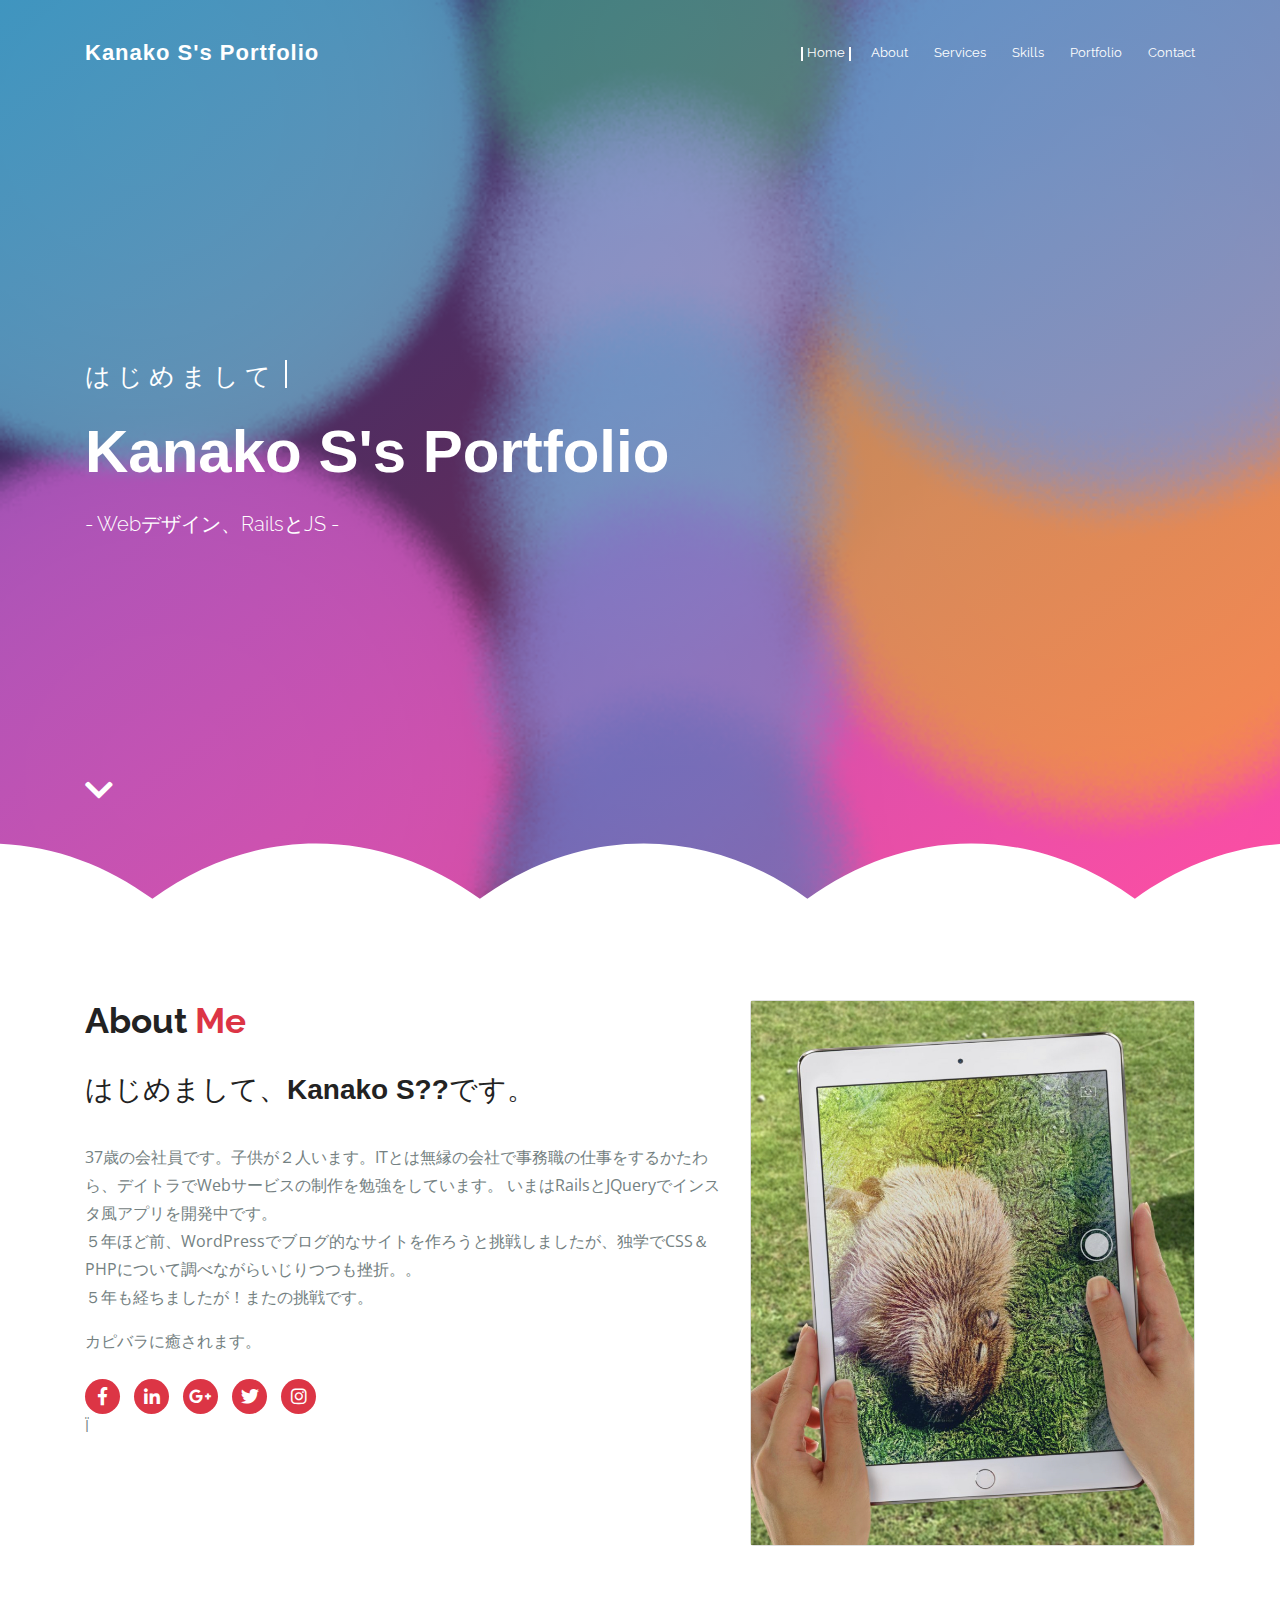
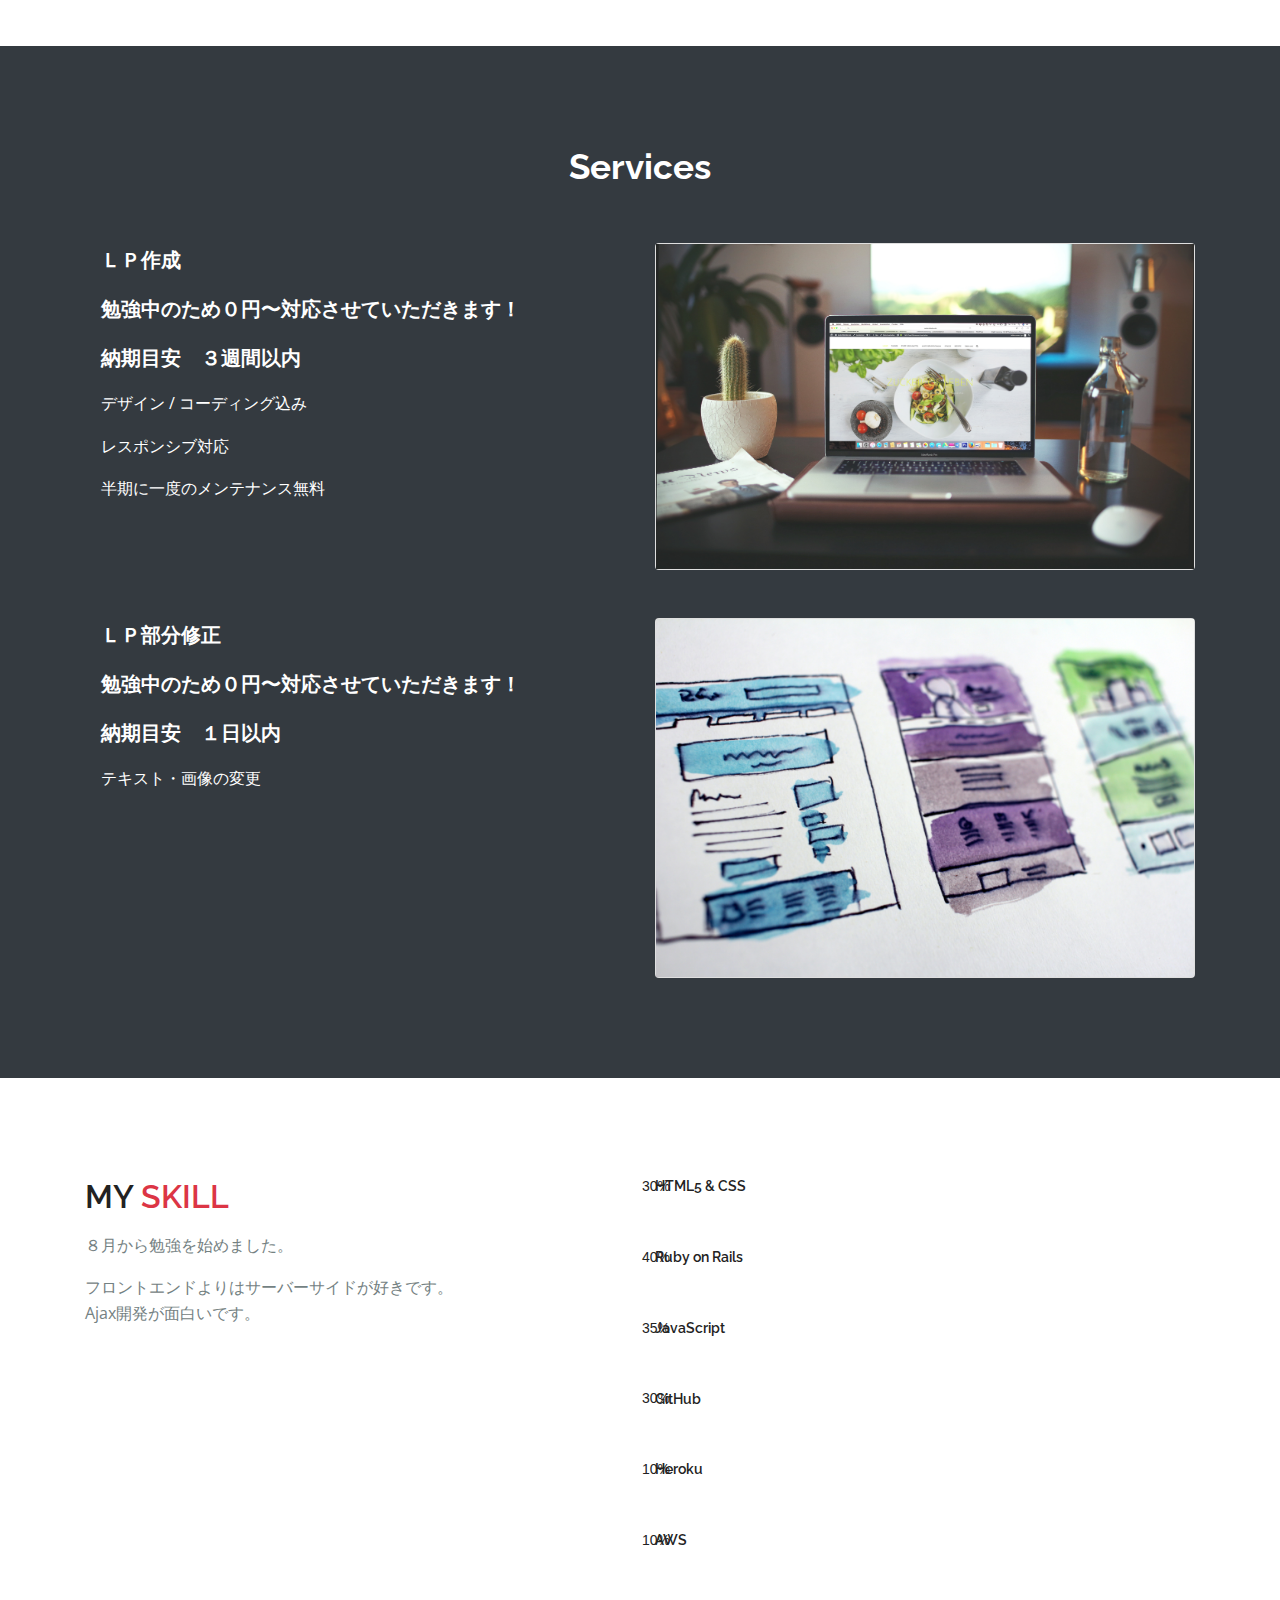
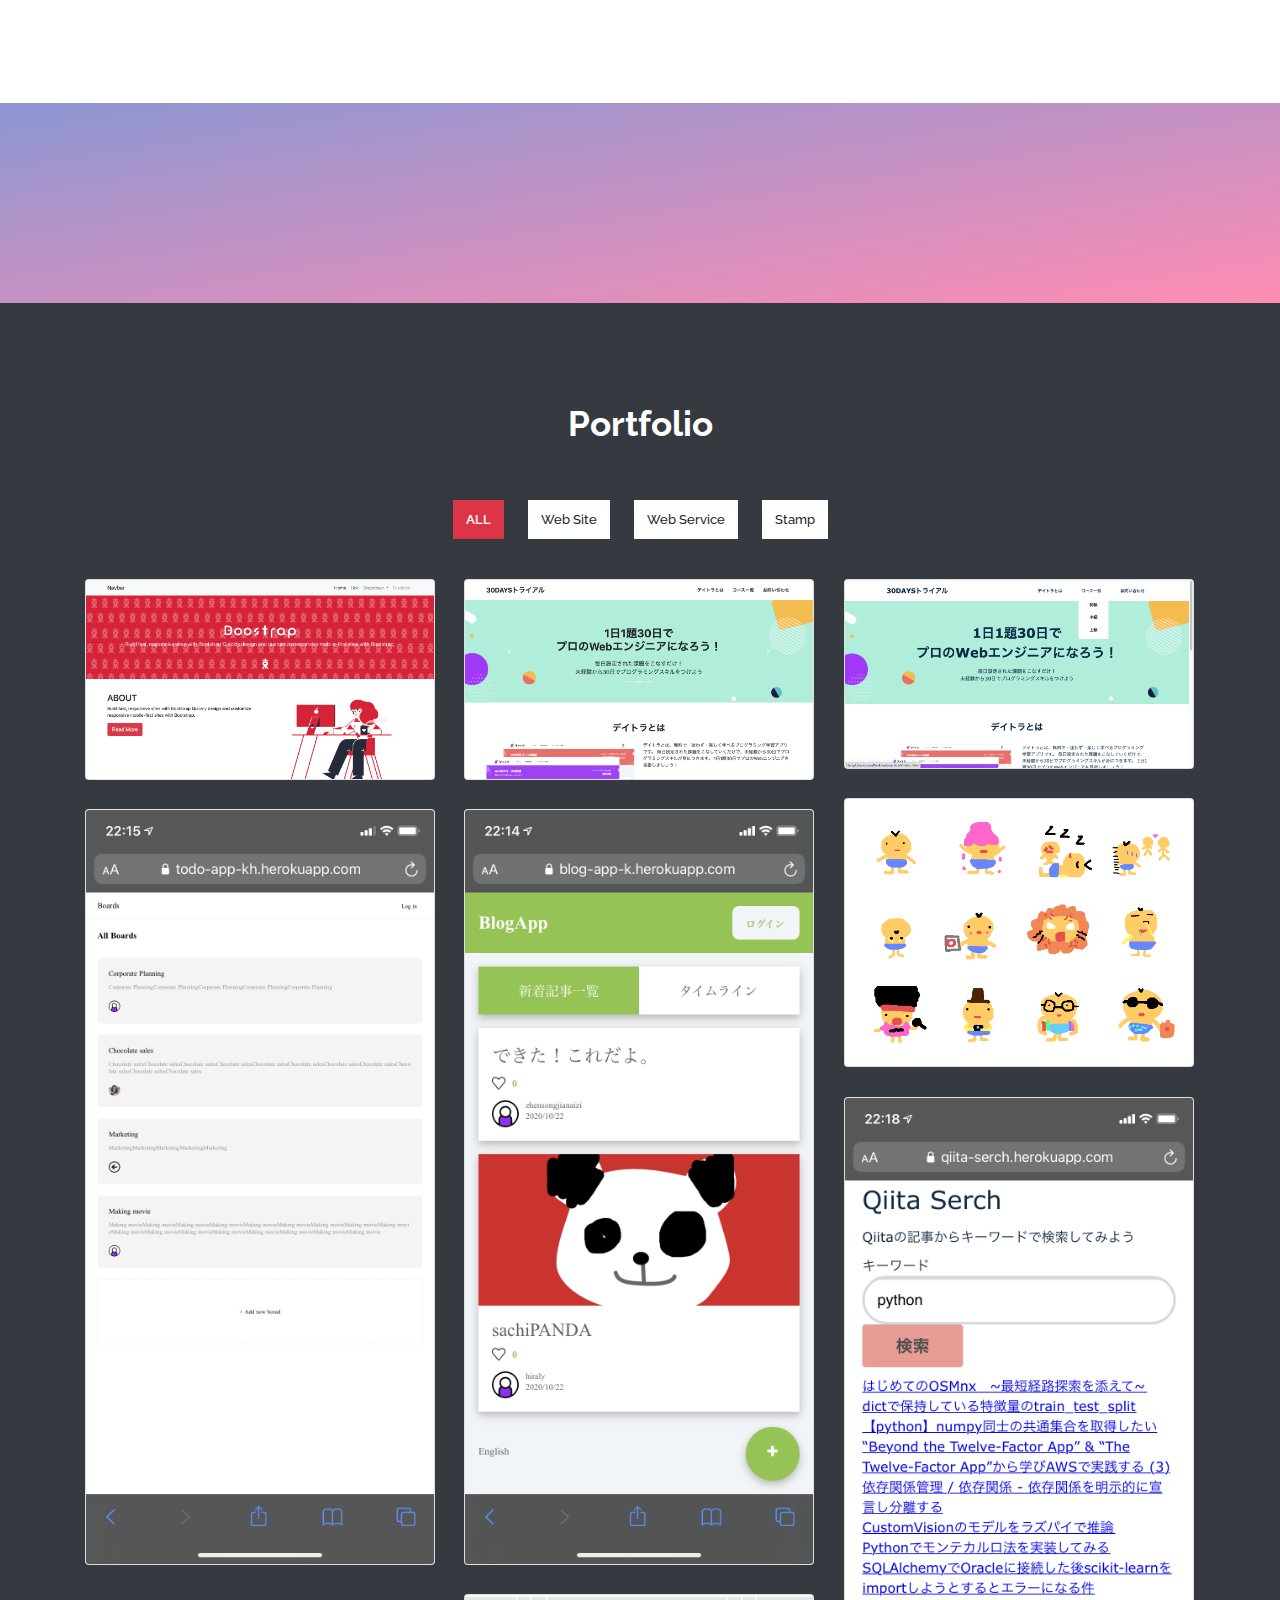
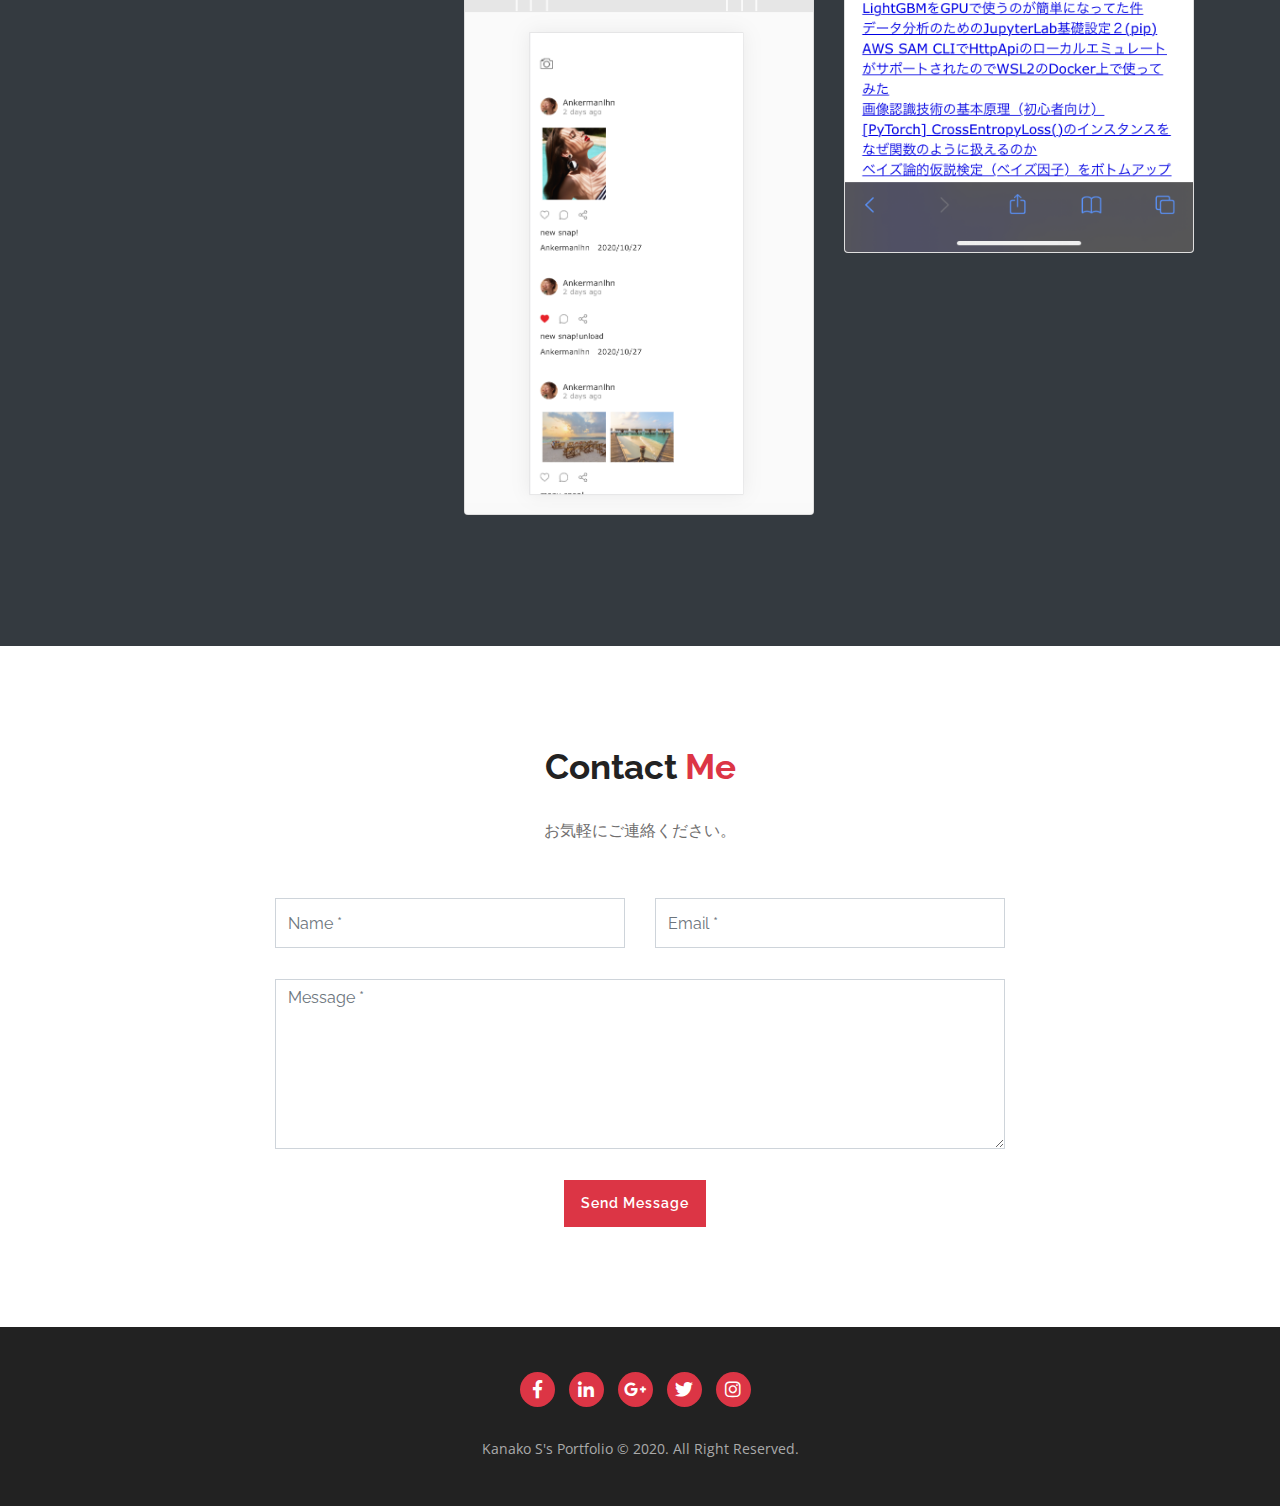
==== commit 8c8b8d69: "Add files via upload" ====
--- a/index.html
+++ b/index.html
@@ -478,7 +478,7 @@
                         <ul>
                             <li class="filter-item" data-filter="*">ALL</li>
                             <li data-filter=".website">Web Site</li>
-                            <!-- <li data-filter=".ornament">Ornament</li> -->
+                            <li data-filter=".webservice">Web Service</li>
                             <li data-filter=".stamp">Stamp</li>
                         </ul>
                     </div>
@@ -570,9 +570,9 @@
                     </div>
                 </div>
                 <!--Portfolio Item-->
-                <div class="col-lg-4 col-md-6 item website">
+                <div class="col-lg-4 col-md-6 item webservice">
                     <div class="portfolio-item card">
-                        <img src="assets/images/portfolio/BlogApp.PNG" alt="websiteの画像イメージ">
+                        <img src="assets/images/portfolio/BlogApp.PNG" alt="webserviceの画像イメージ">
                         <div class="item-overlay">
                             <h6>BlogApp</h6>
                             <div class="icons">
@@ -591,9 +591,9 @@
                     </div>
                 </div>
                 <!--Portfolio Item-->
-                <div class="col-lg-4 col-md-6 item website">
+                <div class="col-lg-4 col-md-6 item webservice">
                     <div class="portfolio-item card">
-                        <img src="assets/images/portfolio/TodoApp.PNG" alt="websiteの画像イメージ">
+                        <img src="assets/images/portfolio/TodoApp.PNG" alt="webserviceの画像イメージ">
                         <div class="item-overlay">
                             <h6>TodoApp</h6>
                             <div class="icons">
@@ -612,9 +612,9 @@
                     </div>
                 </div>
                 <!--Portfolio Item-->
-                <div class="col-lg-4 col-md-6 item website">
+                <div class="col-lg-4 col-md-6 item webservice">
                     <div class="portfolio-item card">
-                        <img src="assets/images/portfolio/QiitaSerch.PNG" alt="websiteの画像イメージ" class="h-auto">
+                        <img src="assets/images/portfolio/QiitaSerch.PNG" alt="webserviceの画像イメージ" class="h-auto">
                         <div class="item-overlay">
                             <h6>Qiita Serch</h6>
                             <div class="icons">
@@ -633,9 +633,9 @@
                     </div>
                 </div>
                 <!--Portfolio Item-->
-                <div class="col-lg-4 col-md-6 item website">
+                <div class="col-lg-4 col-md-6 item webservice">
                     <div class="portfolio-item card">
-                        <img src="assets/images/portfolio/InstagApp.png" alt="websiteの画像イメージ" class="h-auto">
+                        <img src="assets/images/portfolio/InstagApp.png" alt="webserviceの画像イメージ" class="h-auto">
                         <div class="item-overlay">
                             <h6>【制作中】InstagApp</h6>
                             <div class="icons">
